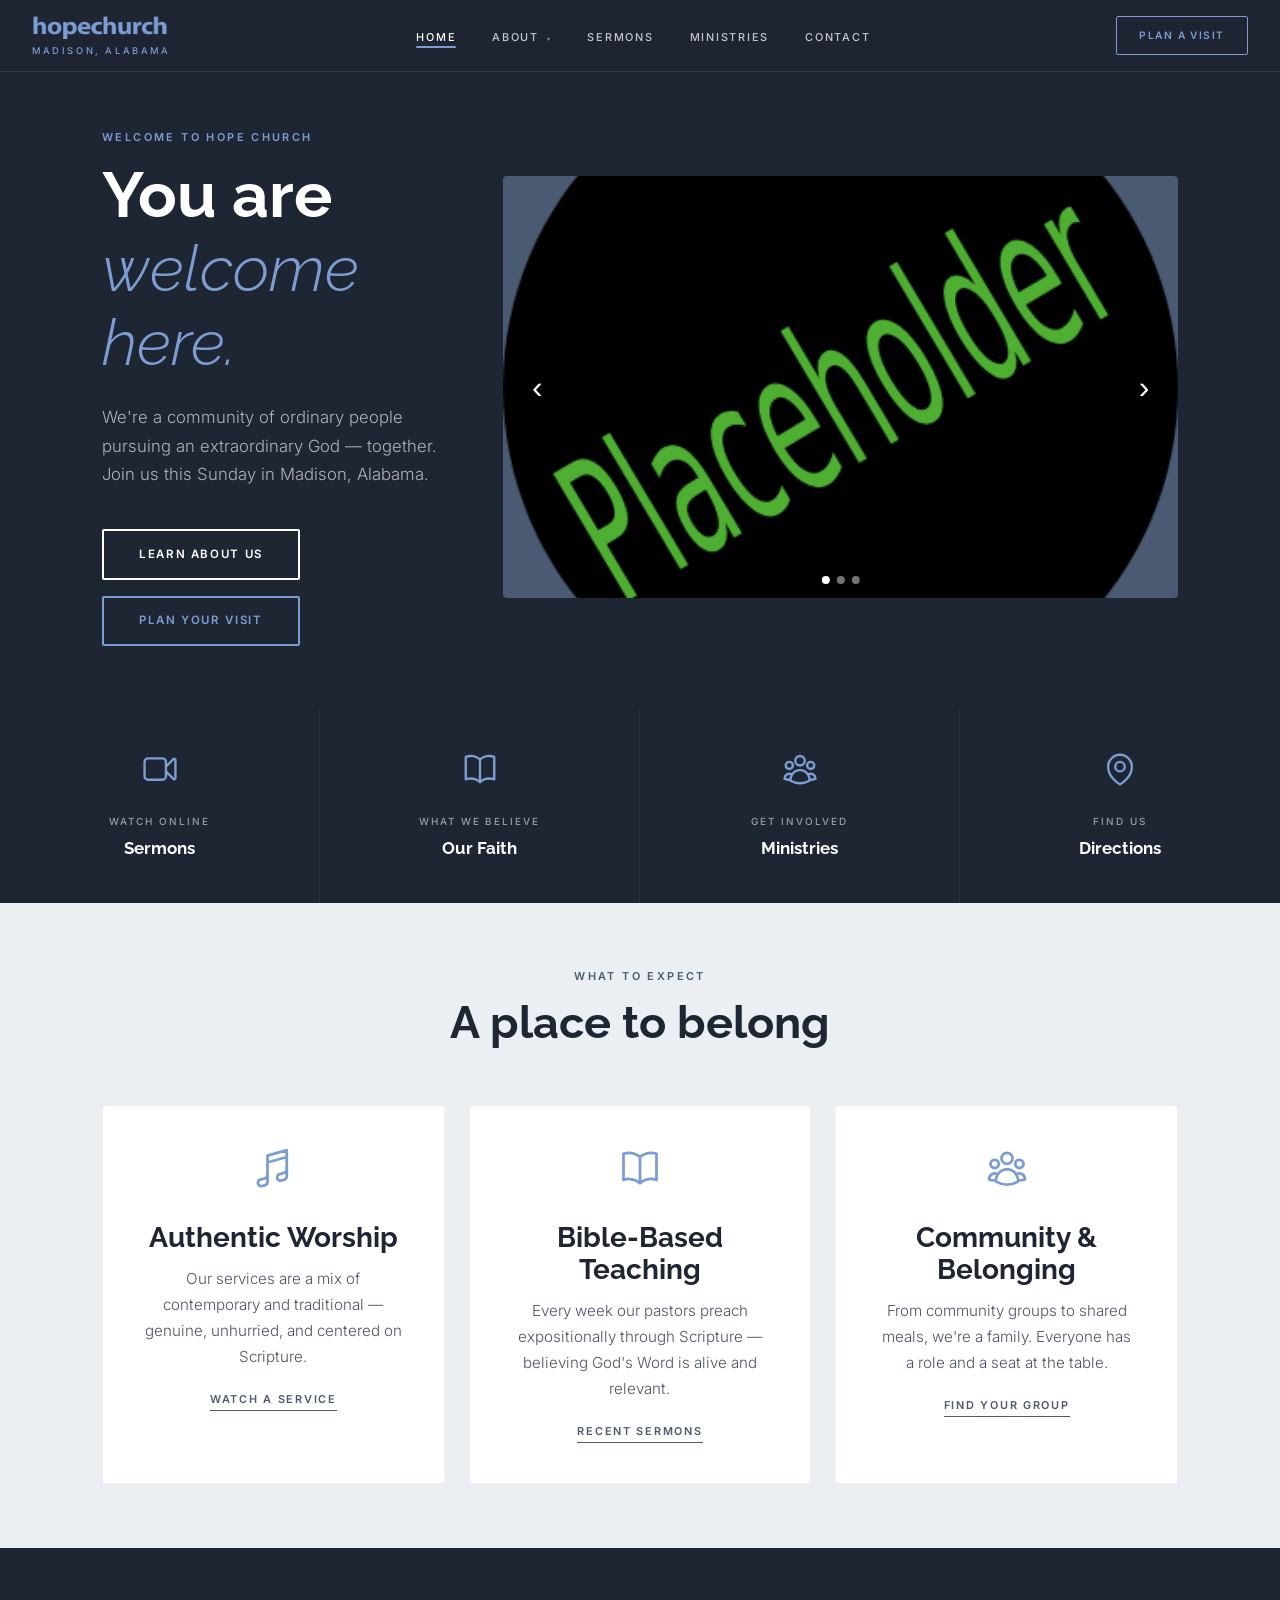
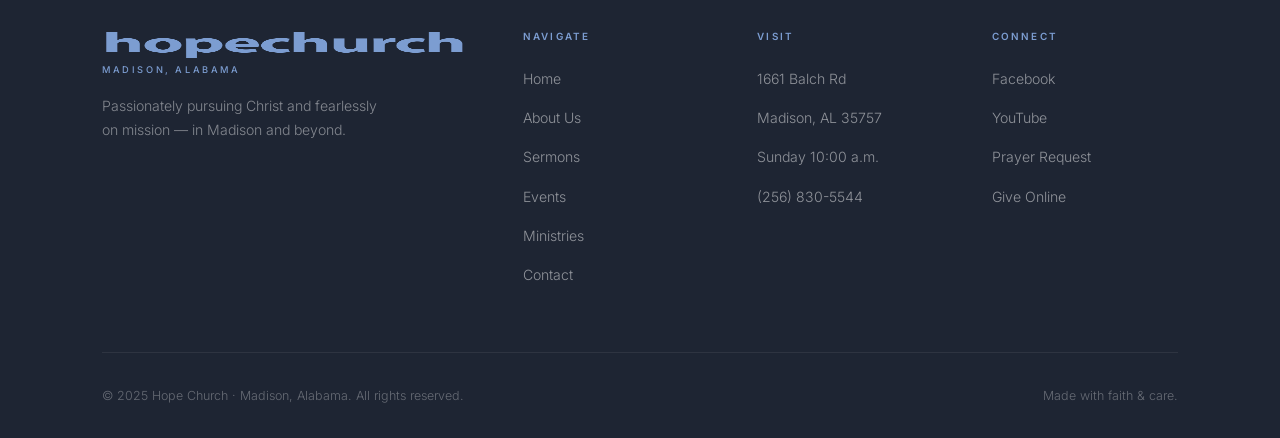
==== index.html @ 98ead8e1 "home redesign" ====
<!DOCTYPE html>
<html lang="en">
<head>
  <meta charset="UTF-8" />
  <meta name="viewport" content="width=device-width, initial-scale=1.0" />
  <title>Hope Church · Madison, AL</title>
  <link rel="stylesheet" href="styles.css" />
</head>
<body>

<div id="nav-placeholder"></div>

<!-- ── Hero ── -->
<section class="hero">
  <div class="container hero__split">
    <div class="hero__content">
      <span class="eyebrow">Welcome to Hope Church</span>
      <h1>You are<br><em>welcome here.</em></h1>
      <p class="hero__sub">
        We're a community of ordinary people pursuing an extraordinary God — together.
        Join us this Sunday in Madison, Alabama.
      </p>
      <div class="hero__btns">
        <a href="about.html" class="btn btn--white">Learn About Us</a>
        <a href="contact.html" class="btn btn--gold">Plan Your Visit</a>
      </div>
    </div>
    <div class="hero__carousel-wrap">
      <div class="carousel" id="heroCarousel">
        <div class="carousel__track" id="carouselTrack">
          <!-- Replace these src values with your own photos -->
          <div class="carousel__slide"><img src="resources/placeholder.png" alt="Hope Church community" /></div>
          <div class="carousel__slide"><img src="resources/placeholder.png" alt="Sunday worship" /></div>
          <div class="carousel__slide"><img src="resources/placeholder.png" alt="Community life" /></div>
        </div>
        <button class="carousel__btn carousel__btn--prev" aria-label="Previous slide">&#8249;</button>
        <button class="carousel__btn carousel__btn--next" aria-label="Next slide">&#8250;</button>
        <div class="carousel__dots" id="carouselDots">
          <span class="carousel__dot active"></span>
          <span class="carousel__dot"></span>
          <span class="carousel__dot"></span>
        </div>
      </div>
    </div>
  </div>
</section>

<!-- ── Quick Links ── -->
<div class="quick-links">
  <a class="quick-link" href="sermons.html">
    <svg class="quick-link__icon" viewBox="0 0 24 24" fill="none" stroke="currentColor" stroke-width="1.5">
      <path d="M15.75 10.5l4.72-4.72a.75.75 0 011.28.53v11.38a.75.75 0 01-1.28.53l-4.72-4.72M4.5 18.75h9a2.25 2.25 0 002.25-2.25v-9A2.25 2.25 0 0013.5 5.25h-9A2.25 2.25 0 002.25 7.5v9A2.25 2.25 0 004.5 18.75z" stroke-linecap="round" stroke-linejoin="round"/>
    </svg>
    <div class="quick-link__label">Watch Online</div>
    <div class="quick-link__title">Sermons</div>
  </a>
  <a class="quick-link" href="about.html">
    <svg class="quick-link__icon" viewBox="0 0 24 24" fill="none" stroke="currentColor" stroke-width="1.5">
      <path d="M12 6.042A8.967 8.967 0 006 3.75c-1.052 0-2.062.18-3 .512v14.25A8.987 8.987 0 016 18c2.305 0 4.408.867 6 2.292m0-14.25a8.966 8.966 0 016-2.292c1.052 0 2.062.18 3 .512v14.25A8.987 8.987 0 0018 18a8.967 8.967 0 00-6 2.292m0-14.25v14.25" stroke-linecap="round" stroke-linejoin="round"/>
    </svg>
    <div class="quick-link__label">What We Believe</div>
    <div class="quick-link__title">Our Faith</div>
  </a>
  <a class="quick-link" href="ministries.html">
    <svg class="quick-link__icon" viewBox="0 0 24 24" fill="none" stroke="currentColor" stroke-width="1.5">
      <path d="M18 18.72a9.094 9.094 0 003.741-.479 3 3 0 00-4.682-2.72m.94 3.198l.001.031c0 .225-.012.447-.037.666A11.944 11.944 0 0112 21c-2.17 0-4.207-.576-5.963-1.584A6.062 6.062 0 016 18.719m12 0a5.971 5.971 0 00-.941-3.197m0 0A5.995 5.995 0 0012 12.75a5.995 5.995 0 00-5.058 2.772m0 0a3 3 0 00-4.681 2.72 8.986 8.986 0 003.74.477m.94-3.197a5.971 5.971 0 00-.94 3.197M15 6.75a3 3 0 11-6 0 3 3 0 016 0zm6 3a2.25 2.25 0 11-4.5 0 2.25 2.25 0 014.5 0zm-13.5 0a2.25 2.25 0 11-4.5 0 2.25 2.25 0 014.5 0z" stroke-linecap="round" stroke-linejoin="round"/>
    </svg>
    <div class="quick-link__label">Get Involved</div>
    <div class="quick-link__title">Ministries</div>
  </a>
  <a class="quick-link" href="contact.html">
    <svg class="quick-link__icon" viewBox="0 0 24 24" fill="none" stroke="currentColor" stroke-width="1.5">
      <path d="M15 10.5a3 3 0 11-6 0 3 3 0 016 0z" stroke-linecap="round" stroke-linejoin="round"/>
      <path d="M19.5 10.5c0 7.142-7.5 11.25-7.5 11.25S4.5 17.642 4.5 10.5a7.5 7.5 0 1115 0z" stroke-linecap="round" stroke-linejoin="round"/>
    </svg>
    <div class="quick-link__label">Find Us</div>
    <div class="quick-link__title">Directions</div>
  </a>
</div>

<!-- ── Cards: What to Expect ── -->
<section class="section section--warm">
  <div class="container text-center">
    <span class="eyebrow">What to Expect</span>
    <h2>A place to belong</h2>
    <div class="card-grid">
      <div class="card">
        <svg class="card__icon" viewBox="0 0 24 24" fill="none" stroke="currentColor" stroke-width="1.5">
          <path d="M9 9l10.5-3m0 6.553v3.75a2.25 2.25 0 01-1.632 2.163l-1.32.377a1.803 1.803 0 11-.99-3.467l2.31-.66a2.25 2.25 0 001.632-2.163zm0 0V2.25L9 5.25v10.303m0 0v3.75a2.25 2.25 0 01-1.632 2.163l-1.32.377a1.803 1.803 0 01-.99-3.467l2.31-.66A2.25 2.25 0 009 15.553z" stroke-linecap="round" stroke-linejoin="round"/>
        </svg>
        <h3>Authentic Worship</h3>
        <p>Our services are a mix of contemporary and traditional — genuine, unhurried, and centered on Scripture.</p>
        <a href="sermons.html" class="link">Watch a service</a>
      </div>
      <div class="card">
        <svg class="card__icon" viewBox="0 0 24 24" fill="none" stroke="currentColor" stroke-width="1.5">
          <path d="M12 6.042A8.967 8.967 0 006 3.75c-1.052 0-2.062.18-3 .512v14.25A8.987 8.987 0 016 18c2.305 0 4.408.867 6 2.292m0-14.25a8.966 8.966 0 016-2.292c1.052 0 2.062.18 3 .512v14.25A8.987 8.987 0 0018 18a8.967 8.967 0 00-6 2.292m0-14.25v14.25" stroke-linecap="round" stroke-linejoin="round"/>
        </svg>
        <h3>Bible-Based Teaching</h3>
        <p>Every week our pastors preach expositionally through Scripture — believing God's Word is alive and relevant.</p>
        <a href="sermons.html" class="link">Recent sermons</a>
      </div>
      <div class="card">
        <svg class="card__icon" viewBox="0 0 24 24" fill="none" stroke="currentColor" stroke-width="1.5">
          <path d="M18 18.72a9.094 9.094 0 003.741-.479 3 3 0 00-4.682-2.72m.94 3.198l.001.031c0 .225-.012.447-.037.666A11.944 11.944 0 0112 21c-2.17 0-4.207-.576-5.963-1.584A6.062 6.062 0 016 18.719m12 0a5.971 5.971 0 00-.941-3.197m0 0A5.995 5.995 0 0012 12.75a5.995 5.995 0 00-5.058 2.772m0 0a3 3 0 00-4.681 2.72 8.986 8.986 0 003.74.477m.94-3.197a5.971 5.971 0 00-.94 3.197M15 6.75a3 3 0 11-6 0 3 3 0 016 0zm6 3a2.25 2.25 0 11-4.5 0 2.25 2.25 0 014.5 0zm-13.5 0a2.25 2.25 0 11-4.5 0 2.25 2.25 0 014.5 0z" stroke-linecap="round" stroke-linejoin="round"/>
        </svg>
        <h3>Community & Belonging</h3>
        <p>From community groups to shared meals, we're a family. Everyone has a role and a seat at the table.</p>
        <a href="ministries.html" class="link">Find your group</a>
      </div>
    </div>
  </div>
</section>

<div id="footer-placeholder"></div>
<script src="shared.js"></script>
<script>
(function () {
  var track = document.getElementById('carouselTrack');
  if (!track) return;
  var slides = track.querySelectorAll('.carousel__slide');
  var dots = document.querySelectorAll('#carouselDots .carousel__dot');
  var current = 0;
  var total = slides.length;

  function goTo(n) {
    current = (n + total) % total;
    track.style.transform = 'translateX(-' + (current * 100) + '%)';
    dots.forEach(function (d, i) { d.classList.toggle('active', i === current); });
  }

  document.querySelector('.carousel__btn--prev').addEventListener('click', function () { goTo(current - 1); });
  document.querySelector('.carousel__btn--next').addEventListener('click', function () { goTo(current + 1); });
  dots.forEach(function (dot, i) { dot.addEventListener('click', function () { goTo(i); }); });

  setInterval(function () { goTo(current + 1); }, 5000);
}());
</script>
</body>
</html>
---- styles.css ----
@import url('https://fonts.googleapis.com/css2?family=Raleway:ital,wght@0,300;0,400;0,600;0,700;0,800;1,300;1,400&family=Inter:wght@300;400;500;600&display=swap');

/* ── Variables ── */
:root {
  --blue:      #364157;
  --blue-lt:   #7C9DD1;
  --blue-mid:  #4a5a72;
  --gold:      #8FA5BE;
  --gold-lt:   #B3C6DA;
  --mens-dark: #6F6F6F;
  --mens-lt:   #A6A6A6;
  --womens-dark: #904E79;
  --womens-lt:   #D17CD1;
  --cream:     #F4F6F9;
  --warm-lt:   #EBEef3;
  --charcoal:  #1E2533;
  --muted:     #4A5568;
  --white:     #FFFFFF;
  --section-pad: 4rem 0;
  --max-w: 1140px;
}

*, *::before, *::after { box-sizing: border-box; margin: 0; padding: 0; }
html { scroll-behavior: smooth; }
body {
  font-family: 'Inter', sans-serif;
  font-weight: 300;
  color: var(--charcoal);
  background: var(--cream);
  line-height: 1.7;
}
img { display: block; max-width: 100%; }
a { text-decoration: none; color: inherit; }

h1, h2, h3, h4 {
  font-family: 'Raleway', sans-serif;
  font-weight: 700;
  line-height: 1.15;
  color: var(--charcoal);
}
h1 { font-size: clamp(2.6rem, 5vw, 4.2rem); }
h2 { font-size: clamp(1.9rem, 3.5vw, 2.8rem); }
h3 { font-size: clamp(1.3rem, 2.5vw, 1.75rem); }
h4 { font-size: 1.15rem; }
p { font-size: 1rem; color: var(--muted); }

.eyebrow {
  font-family: 'Inter', sans-serif;
  font-weight: 600;
  font-size: 0.68rem;
  letter-spacing: 0.22em;
  text-transform: uppercase;
  color: var(--blue-mid);
  margin-bottom: 0.75rem;
  display: block;
}
/* Eyebrow on dark backgrounds — restore lighter accent color */
.section--dark .eyebrow,
.hero .eyebrow,
.page-hero .eyebrow { color: var(--blue-lt); }

.container { max-width: var(--max-w); margin: 0 auto; padding: 0 2rem; }
.section { padding: var(--section-pad); }
.section--dark { background: var(--charcoal); color: var(--white); }
.section--dark h1,.section--dark h2,.section--dark h3,.section--dark h4 { color: var(--white); }
.section--dark p { color: rgba(255,255,255,0.65); }
.section--warm { background: var(--warm-lt); }
.text-center { text-align: center; }

.btn {
  display: inline-block;
  padding: 0.85rem 2.2rem;
  font-family: 'Inter', sans-serif;
  font-weight: 600;
  font-size: 0.72rem;
  letter-spacing: 0.14em;
  text-transform: uppercase;
  border: 2px solid var(--blue);
  color: var(--blue);
  transition: background 0.22s, color 0.22s, border-color 0.22s;
  cursor: pointer;
  background: transparent;
  border-radius: 2px;
}
.btn:hover { background: var(--blue); color: var(--white); }
.btn--solid { background: var(--blue); color: var(--white); }
.btn--solid:hover { background: var(--charcoal); border-color: var(--charcoal); }
.btn--gold, .btn--accent { border-color: var(--blue-lt); color: var(--blue-lt); }
.btn--gold:hover, .btn--accent:hover { background: var(--blue-lt); color: var(--white); }
.btn--white { border-color: var(--white); color: var(--white); }
.btn--white:hover { background: var(--white); color: var(--charcoal); }

.nav {
  position: fixed; top: 0; left: 0; right: 0; z-index: 100;
  padding: 0 2rem;
  display: flex; align-items: center; justify-content: space-between;
  height: 72px;
  background: rgba(30, 37, 51, 0.97);
  backdrop-filter: blur(8px);
  border-bottom: 1px solid rgba(124, 157, 209, 0.2);
  transition: background 0.3s;
}
.nav__logo { display: flex; flex-direction: column; gap: 4px; }
.nav__logo-img {
  height: 26px;
  width: auto;
  display: block;
}
.nav__logo-img--footer {
  height: 30px;
}
.nav__logo-sub {
  font-family: 'Inter', sans-serif;
  font-size: 0.58rem; font-weight: 500;
  letter-spacing: 0.28em; text-transform: uppercase;
  color: var(--blue-lt);
}
.nav__links { display: flex; list-style: none; gap: 2.25rem; }
.nav__links a {
  font-family: 'Inter', sans-serif;
  font-size: 0.68rem; font-weight: 500;
  letter-spacing: 0.16em; text-transform: uppercase;
  color: rgba(255,255,255,0.75);
  transition: color 0.2s;
  position: relative; padding-bottom: 4px;
}
.nav__links a::after {
  content: ''; position: absolute; bottom: 0; left: 0;
  width: 0; height: 2px;
  background: var(--blue-lt);
  transition: width 0.25s; border-radius: 1px;
}
.nav__links a:hover, .nav__links a.active { color: var(--white); }
.nav__links a:hover::after, .nav__links a.active::after { width: 100%; }
.nav__cta {
  font-family: 'Inter', sans-serif;
  font-size: 0.64rem; font-weight: 600;
  letter-spacing: 0.14em; text-transform: uppercase;
  padding: 0.6rem 1.4rem;
  border: 1.5px solid var(--blue-lt);
  color: var(--blue-lt);
  transition: background 0.2s, color 0.2s; border-radius: 2px;
}
.nav__cta:hover { background: var(--blue-lt); color: var(--white); }
.nav__toggle { display: none; flex-direction: column; gap: 5px; cursor: pointer; padding: 4px; }
.nav__toggle span { display: block; width: 24px; height: 1.5px; background: var(--white); transition: transform 0.3s, opacity 0.3s; }

/* ── Nav Dropdown ── */
.has-dropdown { position: relative; }
.dropdown-arrow { font-size: 0.55em; margin-left: 3px; opacity: 0.7; }
.nav__dropdown {
  display: none;
  position: absolute;
  top: 100%;
  left: -1.25rem;
  background: var(--charcoal);
  border: 1px solid rgba(124,157,209,0.15);
  border-top: 2px solid var(--blue-lt);
  min-width: 190px;
  list-style: none;
  flex-direction: column;
  padding: 0.4rem 0;
  padding-top: 12px;
  z-index: 200;
  box-shadow: 0 8px 24px rgba(15,20,30,0.4);
}
.has-dropdown:hover .nav__dropdown { display: flex; }
.nav__dropdown li a {
  display: block;
  padding: 0.6rem 1.25rem;
  font-family: 'Inter', sans-serif;
  font-size: 0.67rem;
  font-weight: 500;
  letter-spacing: 0.14em;
  text-transform: uppercase;
  color: rgba(255,255,255,0.7);
  transition: color 0.2s, background 0.2s;
  white-space: nowrap;
}
.nav__dropdown li a:hover,
.nav__dropdown li a.active { color: var(--white); background: rgba(124,157,209,0.1); }
.nav__dropdown li a::after { display: none !important; }

.hero {
  padding: calc(72px + 3.5rem) 0 4rem;
  display: flex; align-items: center;
  position: relative; overflow: hidden;
  background: var(--charcoal);
}
.hero__bg {
  position: absolute; inset: 0;
  background:
    radial-gradient(ellipse at 70% 40%, rgba(124,157,209,0.15) 0%, transparent 55%),
    radial-gradient(ellipse at 10% 90%, rgba(30,37,51,0.8) 0%, transparent 50%);
}
.hero__cross {
  position: absolute; right: 6%; top: 50%; transform: translateY(-50%);
  opacity: 0.035; font-size: 28rem;
  font-family: 'Raleway', sans-serif; font-weight: 800;
  color: var(--white); line-height: 1;
  user-select: none; pointer-events: none;
}
.hero__split {
  display: grid;
  grid-template-columns: 1fr 2fr;
  gap: 4rem;
  align-items: center;
}
.hero__content { position: relative; z-index: 2; }
.hero__carousel-wrap { position: relative; z-index: 2; }

/* ── Image Carousel ── */
.carousel {
  position: relative;
  overflow: hidden;
  border-radius: 4px;
  aspect-ratio: 16 / 10;
  background: var(--blue-mid);
}
.carousel__track {
  display: flex;
  height: 100%;
  transition: transform 0.5s cubic-bezier(0.4, 0, 0.2, 1);
}
.carousel__slide {
  min-width: 100%;
  height: 100%;
}
.carousel__slide img {
  width: 100%;
  height: 100%;
  object-fit: cover;
  display: block;
}
.carousel__btn {
  position: absolute;
  top: 50%;
  transform: translateY(-50%);
  background: rgba(0, 0, 0, 0.45);
  border: none;
  color: var(--white);
  font-size: 2rem;
  line-height: 1;
  width: 44px;
  height: 44px;
  cursor: pointer;
  display: flex;
  align-items: center;
  justify-content: center;
  transition: background 0.2s;
  border-radius: 2px;
  z-index: 10;
}
.carousel__btn:hover { background: rgba(0, 0, 0, 0.72); }
.carousel__btn--prev { left: 0.75rem; }
.carousel__btn--next { right: 0.75rem; }
.carousel__dots {
  position: absolute;
  bottom: 0.85rem;
  left: 50%;
  transform: translateX(-50%);
  display: flex;
  gap: 0.45rem;
  z-index: 10;
}
.carousel__dot {
  width: 8px;
  height: 8px;
  border-radius: 50%;
  background: rgba(255, 255, 255, 0.45);
  cursor: pointer;
  transition: background 0.2s;
}
.carousel__dot.active { background: var(--white); }
.hero h1 { color: var(--white); margin-bottom: 1.5rem; }
.hero h1 em { font-style: italic; font-weight: 300; color: var(--blue-lt); }
.hero__sub { font-size: 1.05rem; color: rgba(255,255,255,0.65); margin-bottom: 2.5rem; max-width: 500px; }
.hero__meta {
  display: flex; align-items: center; gap: 2rem;
  margin-top: 3rem; padding-top: 2rem;
  border-top: 1px solid rgba(255,255,255,0.12); flex-wrap: wrap;
}
.hero__meta-item { display: flex; flex-direction: column; gap: 2px; }
.hero__meta-label {
  font-family: 'Inter', sans-serif;
  font-size: 0.62rem; letter-spacing: 0.22em;
  text-transform: uppercase; color: var(--blue-lt); font-weight: 600;
}
.hero__meta-value { font-size: 0.95rem; color: rgba(255,255,255,0.85); font-weight: 400; }
.hero__btns { display: flex; gap: 1rem; flex-wrap: wrap; }

.page-hero {
  background: var(--charcoal); padding: 7rem 0 3.5rem;
  padding-top: calc(72px + 2.5rem);
  position: relative; overflow: hidden;
}
.page-hero::before {
  content: ''; position: absolute; inset: 0;
  background: radial-gradient(ellipse at 80% 50%, rgba(124,157,209,0.1) 0%, transparent 60%);
}
.page-hero h1 { color: var(--white); }
.page-hero p { color: rgba(255,255,255,0.6); max-width: 550px; margin-top: 1rem; }

.welcome-strip {
  background: var(--blue-mid); padding: 1.25rem 2rem;
  display: flex; align-items: center; justify-content: center; gap: 2rem; flex-wrap: wrap;
}
.welcome-strip p {
  color: var(--white); font-size: 0.76rem; font-weight: 600;
  letter-spacing: 0.1em; text-transform: uppercase; font-family: 'Inter', sans-serif;
}
.welcome-strip a {
  font-size: 0.72rem; font-weight: 600; letter-spacing: 0.14em; text-transform: uppercase;
  color: var(--white); border-bottom: 1px solid rgba(255,255,255,0.55);
  padding-bottom: 2px; transition: border-color 0.2s; font-family: 'Inter', sans-serif;
}
.welcome-strip a:hover { border-color: var(--white); }

.card-grid { display: grid; grid-template-columns: repeat(auto-fit, minmax(300px, 1fr)); gap: 1.5rem; margin-top: 3.5rem; }
.card {
  background: var(--white); border: 1px solid rgba(54,65,87,0.08);
  padding: 2.5rem; transition: transform 0.25s, box-shadow 0.25s; border-radius: 3px;
}
.card:hover { box-shadow: 0 4px 16px rgba(54,65,87,0.1); }
.card__icon { width: 44px; height: 44px; margin-bottom: 1.5rem; color: var(--blue-lt); }
.card h3 { margin-bottom: 0.75rem; color: var(--charcoal); }
.card p { font-size: 0.95rem; }
.card a.link {
  display: inline-block; margin-top: 1.25rem;
  font-family: 'Inter', sans-serif; font-size: 0.68rem; font-weight: 600;
  letter-spacing: 0.16em; text-transform: uppercase;
  color: var(--blue-mid); border-bottom: 1px solid var(--blue-mid);
  padding-bottom: 2px; transition: color 0.2s, border-color 0.2s;
}
.card a.link:hover { color: var(--charcoal); border-color: var(--charcoal); }

.split { display: grid; grid-template-columns: 1fr 1fr; gap: 5rem; align-items: center; }
.split--reverse .split__visual { order: -1; }
.split__visual { position: relative; }
.split__img-box {
  width: 100%; aspect-ratio: 4/3; background: var(--warm-lt);
  position: relative; overflow: hidden; border-radius: 2px;
}
.split__img-box img { width: 100%; height: 100%; object-fit: cover; }
.split__img-accent {
  position: absolute; width: 60%; aspect-ratio: 1; background: var(--charcoal);
  bottom: -2rem; left: -2rem; z-index: -1; opacity: 0.12;
}
.split__img-accent--gold { background: var(--blue-lt); opacity: 0.2; }
.split__text h2 { margin-bottom: 1.25rem; }
.split__text p { margin-bottom: 1.5rem; }

.verse-banner {
  padding: 3.5rem 2rem; text-align: center; background: var(--charcoal);
  position: relative; overflow: hidden;
}
.verse-banner::before {
  content: '\201C'; position: absolute; top: -1rem; left: 50%; transform: translateX(-50%);
  font-family: 'Raleway', sans-serif; font-weight: 800; font-size: 20rem;
  color: rgba(124,157,209,0.06); line-height: 1; pointer-events: none;
}
.verse-banner blockquote {
  font-family: 'Raleway', sans-serif; font-style: italic; font-weight: 300;
  font-size: clamp(1.3rem, 2.5vw, 1.9rem); color: var(--white);
  max-width: 750px; margin: 0 auto 1.25rem; line-height: 1.65; position: relative;
}
.verse-banner cite {
  font-family: 'Inter', sans-serif; font-size: 0.68rem; font-weight: 600;
  letter-spacing: 0.22em; text-transform: uppercase; color: var(--blue-lt);
}

.gold-divider { width: 48px; height: 3px; background: var(--blue-lt); margin: 1.5rem auto; border-radius: 2px; }
.gold-divider--left { margin-left: 0; }

.quick-links { display: grid; grid-template-columns: repeat(4, 1fr); background: var(--charcoal); }
.quick-link {
  padding: 2.5rem 2rem; text-align: center;
  border-right: 1px solid rgba(255,255,255,0.06);
  transition: background 0.2s; cursor: pointer; text-decoration: none; display: block;
}
.quick-link:last-child { border-right: none; }
.quick-link:hover { background: rgba(124,157,209,0.1); }
.quick-link__icon { width: 38px; height: 38px; margin: 0 auto 1rem; color: var(--blue-lt); }
.quick-link__label {
  font-family: 'Inter', sans-serif; font-size: 0.62rem; font-weight: 500;
  letter-spacing: 0.2em; text-transform: uppercase; color: rgba(255,255,255,0.55);
}
.quick-link__title {
  font-family: 'Raleway', sans-serif; font-size: 1.05rem; font-weight: 700;
  color: var(--white); margin-top: 0.3rem;
}

.sermon-list { margin-top: 3rem; }
.sermon-item {
  display: grid; grid-template-columns: 1fr auto; align-items: center;
  gap: 2rem; padding: 2rem 0; border-bottom: 1px solid rgba(54,65,87,0.08);
}
.sermon-item:first-child { border-top: 1px solid rgba(54,65,87,0.08); }
.sermon-item__series {
  font-family: 'Inter', sans-serif; font-size: 0.62rem; font-weight: 600;
  letter-spacing: 0.2em; text-transform: uppercase; color: var(--blue-mid); margin-bottom: 0.4rem;
}
.sermon-item h3 { margin-bottom: 0.3rem; font-size: 1.25rem; color: var(--charcoal); }
.sermon-item__meta { font-size: 0.85rem; color: var(--muted); }

.team-grid { display: grid; grid-template-columns: repeat(auto-fit, minmax(240px, 1fr)); gap: 2rem; margin-top: 3.5rem; }
.team-card { text-align: center; }
.team-card__photo {
  width: 160px; height: 160px; border-radius: 50%; background: var(--warm-lt);
  margin: 0 auto 1.25rem; overflow: hidden; border: 3px solid var(--warm-lt); transition: border-color 0.25s;
}
.team-card:hover .team-card__photo { border-color: var(--blue-lt); }
.team-card__photo img { width: 100%; height: 100%; object-fit: cover; }
.team-card h4 { margin-bottom: 0.2rem; color: var(--charcoal); }
.team-card__role {
  font-family: 'Inter', sans-serif; font-size: 0.68rem; font-weight: 600;
  letter-spacing: 0.18em; text-transform: uppercase; color: var(--blue-mid);
}

.ministry-grid { display: grid; grid-template-columns: repeat(auto-fit, minmax(340px, 1fr)); gap: 0; margin-top: 3.5rem; }
.ministry-card {
  padding: 3rem; border: 1px solid rgba(54,65,87,0.08);
  margin: -1px 0 0 -1px; transition: background 0.25s;
}
.ministry-card:hover { background: var(--white); }
.ministry-card__tag {
  display: inline-block; padding: 0.25rem 0.85rem;
  font-family: 'Inter', sans-serif; font-size: 0.62rem; font-weight: 600;
  letter-spacing: 0.14em; text-transform: uppercase;
  background: rgba(74,90,114,0.1); color: var(--blue-mid);
  border-radius: 2px; margin-bottom: 1.25rem;
}
.ministry-card__tag--mens { background: rgba(111,111,111,0.1); color: var(--mens-dark); }
.ministry-card__tag--womens { background: rgba(144,78,121,0.1); color: var(--womens-dark); }
.ministry-card h3 { margin-bottom: 0.75rem; font-size: 1.45rem; color: var(--charcoal); }
.ministry-card p { margin-bottom: 1.5rem; font-size: 0.95rem; }

.form-grid { display: grid; grid-template-columns: 1fr 1fr; gap: 1.5rem; margin-top: 2.5rem; }
.form-group { display: flex; flex-direction: column; gap: 0.5rem; }
.form-group--full { grid-column: 1 / -1; }
.form-group label {
  font-family: 'Inter', sans-serif; font-size: 0.68rem; font-weight: 600;
  letter-spacing: 0.14em; text-transform: uppercase; color: var(--blue-mid);
}
.form-group input, .form-group textarea, .form-group select {
  padding: 0.85rem 1rem; border: 1px solid rgba(54,65,87,0.18);
  background: var(--white); font-family: 'Inter', sans-serif;
  font-size: 0.95rem; font-weight: 400; color: var(--charcoal);
  outline: none; transition: border-color 0.2s, box-shadow 0.2s;
  -webkit-appearance: none; border-radius: 2px;
}
.form-group input:focus, .form-group textarea:focus, .form-group select:focus {
  border-color: var(--blue-lt); box-shadow: 0 0 0 3px rgba(124,157,209,0.15);
}
.form-group textarea { resize: vertical; min-height: 140px; }

.info-boxes { display: grid; grid-template-columns: repeat(3, 1fr); gap: 2rem; margin-top: 3.5rem; }
.info-box {
  padding: 2rem; background: var(--white);
  border-left: 3px solid var(--blue-lt); border-radius: 0 2px 2px 0;
}
.info-box h4 {
  font-family: 'Inter', sans-serif; font-size: 0.68rem; font-weight: 600;
  letter-spacing: 0.2em; text-transform: uppercase; color: var(--blue-mid); margin-bottom: 0.75rem;
}
.info-box p { font-size: 0.95rem; line-height: 1.6; color: var(--charcoal); }

.footer { background: var(--charcoal); color: var(--white); padding: 5rem 0 2rem; }
.footer__grid {
  display: grid; grid-template-columns: 2fr 1fr 1fr 1fr; gap: 3rem;
  padding-bottom: 4rem; border-bottom: 1px solid rgba(255,255,255,0.07); margin-bottom: 2rem;
}
.footer__brand .nav__logo-main { font-size: 1.5rem; }
.footer__brand p { margin-top: 1rem; font-size: 0.88rem; color: rgba(255,255,255,0.45); max-width: 280px; line-height: 1.7; }
.footer__col h5 {
  font-family: 'Inter', sans-serif; font-size: 0.62rem; font-weight: 600;
  letter-spacing: 0.22em; text-transform: uppercase; color: var(--blue-lt); margin-bottom: 1.25rem;
}
.footer__col ul { list-style: none; display: flex; flex-direction: column; gap: 0.75rem; }
.footer__col ul li a { font-size: 0.88rem; color: rgba(255,255,255,0.5); transition: color 0.2s; }
.footer__col ul li a:hover { color: var(--white); }
.footer__bottom { display: flex; align-items: center; justify-content: space-between; flex-wrap: wrap; gap: 1rem; }
.footer__bottom p { font-size: 0.78rem; color: rgba(255,255,255,0.32); }

/* animations removed for a simpler, calmer presentation */

@media (max-width: 900px) {
  .split { grid-template-columns: 1fr; gap: 3rem; }
  .split--reverse .split__visual { order: 0; }
  .quick-links { grid-template-columns: repeat(2, 1fr); }
  .footer__grid { grid-template-columns: 1fr 1fr; }
  .info-boxes { grid-template-columns: 1fr; }
  .hero__split { grid-template-columns: 1fr; gap: 2.5rem; }
}
@media (max-width: 700px) {
  .nav__links, .nav__cta { display: none; }
  .nav__toggle { display: flex; }
  .nav.open .nav__links {
    display: flex; flex-direction: column; position: absolute;
    top: 72px; left: 0; right: 0; background: var(--charcoal);
    padding: 2rem; gap: 1.5rem; border-top: 1px solid rgba(255,255,255,0.08);
  }
  /* Mobile dropdown: show sub-items inline */
  .nav.open .has-dropdown .nav__dropdown {
    display: flex; position: static;
    border: none; border-left: 2px solid var(--blue-lt);
    box-shadow: none; padding: 0.25rem 0 0 1rem;
    margin-top: 0.5rem; background: transparent;
  }
  .nav.open .nav__dropdown li a { padding: 0.4rem 0; font-size: 0.65rem; }
  .dropdown-arrow { display: none; }
  .quick-links { grid-template-columns: 1fr 1fr; }
  .form-grid { grid-template-columns: 1fr; }
  .footer__grid { grid-template-columns: 1fr; }
}
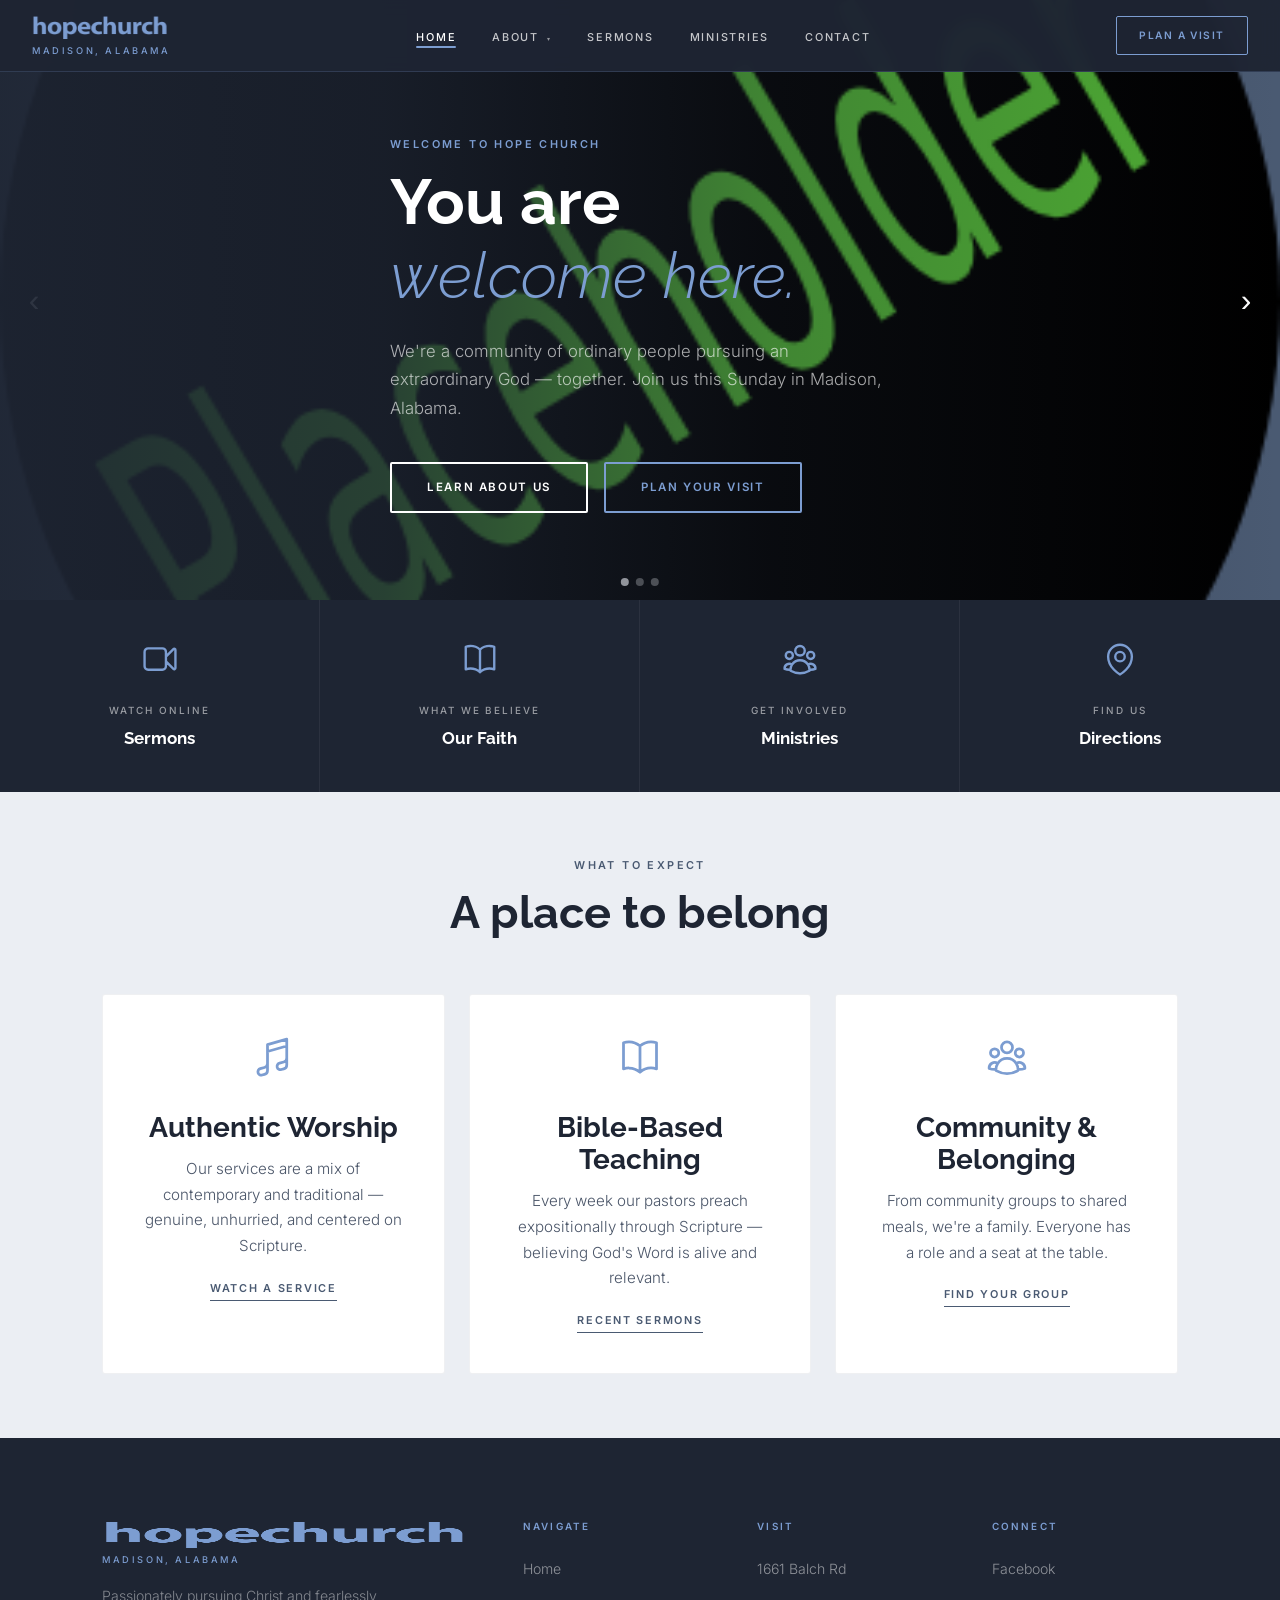
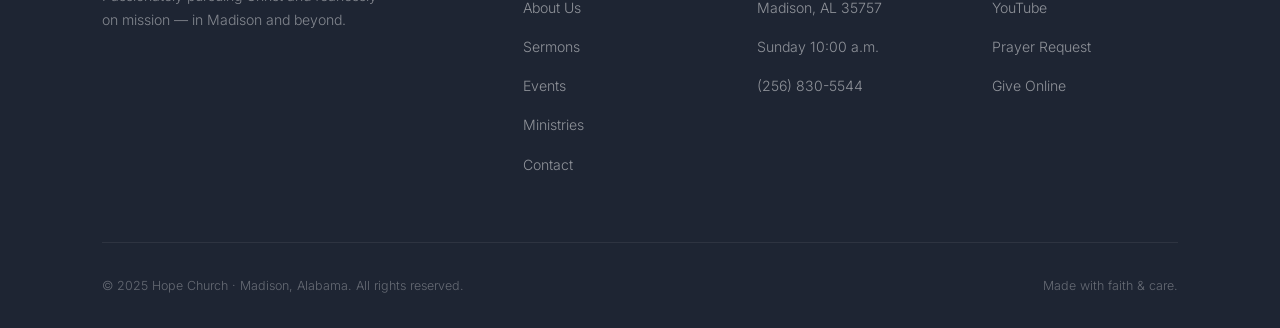
==== commit a466fb40: "Carosel fix" ====
--- a/index.html
+++ b/index.html
@@ -12,7 +12,28 @@
 
 <!-- ── Hero ── -->
 <section class="hero">
-  <div class="container hero__split">
+  <!-- Full-bleed carousel sits behind everything -->
+  <div class="hero__carousel-bg">
+    <div class="carousel" id="heroCarousel">
+      <div class="carousel__track" id="carouselTrack">
+        <!-- Replace these src values with your own photos -->
+        <div class="carousel__slide"><img src="resources/placeholder.png" alt="Hope Church community" /></div>
+        <div class="carousel__slide"><img src="resources/placeholder.png" alt="Sunday worship" /></div>
+        <div class="carousel__slide"><img src="resources/placeholder.png" alt="Community life" /></div>
+      </div>
+      <button class="carousel__btn carousel__btn--prev" aria-label="Previous slide">&#8249;</button>
+      <button class="carousel__btn carousel__btn--next" aria-label="Next slide">&#8250;</button>
+      <div class="carousel__dots" id="carouselDots">
+        <span class="carousel__dot active"></span>
+        <span class="carousel__dot"></span>
+        <span class="carousel__dot"></span>
+      </div>
+    </div>
+  </div>
+  <!-- Gradient fade: dark on left where text lives, transparent on right -->
+  <div class="hero__overlay"></div>
+  <!-- Text content overlaid on top -->
+  <div class="container">
     <div class="hero__content">
       <span class="eyebrow">Welcome to Hope Church</span>
       <h1>You are<br><em>welcome here.</em></h1>
@@ -23,23 +44,6 @@
       <div class="hero__btns">
         <a href="about.html" class="btn btn--white">Learn About Us</a>
         <a href="contact.html" class="btn btn--gold">Plan Your Visit</a>
-      </div>
-    </div>
-    <div class="hero__carousel-wrap">
-      <div class="carousel" id="heroCarousel">
-        <div class="carousel__track" id="carouselTrack">
-          <!-- Replace these src values with your own photos -->
-          <div class="carousel__slide"><img src="resources/placeholder.png" alt="Hope Church community" /></div>
-          <div class="carousel__slide"><img src="resources/placeholder.png" alt="Sunday worship" /></div>
-          <div class="carousel__slide"><img src="resources/placeholder.png" alt="Community life" /></div>
-        </div>
-        <button class="carousel__btn carousel__btn--prev" aria-label="Previous slide">&#8249;</button>
-        <button class="carousel__btn carousel__btn--next" aria-label="Next slide">&#8250;</button>
-        <div class="carousel__dots" id="carouselDots">
-          <span class="carousel__dot active"></span>
-          <span class="carousel__dot"></span>
-          <span class="carousel__dot"></span>
-        </div>
       </div>
     </div>
   </div>
--- a/styles.css
+++ b/styles.css
@@ -182,7 +182,8 @@
 .nav__dropdown li a::after { display: none !important; }
 
 .hero {
-  padding: calc(72px + 3.5rem) 0 4rem;
+  padding: calc(72px + 3.5rem) 0 5rem;
+  min-height: 600px;
   display: flex; align-items: center;
   position: relative; overflow: hidden;
   background: var(--charcoal);
@@ -200,14 +201,37 @@
   color: var(--white); line-height: 1;
   user-select: none; pointer-events: none;
 }
-.hero__split {
-  display: grid;
-  grid-template-columns: 1fr 2fr;
-  gap: 4rem;
-  align-items: center;
-}
-.hero__content { position: relative; z-index: 2; }
-.hero__carousel-wrap { position: relative; z-index: 2; }
+/* Full-bleed carousel background */
+.hero__carousel-bg {
+  position: absolute;
+  inset: 0;
+  z-index: 0;
+}
+.hero__carousel-bg,
+.hero__carousel-bg .carousel,
+.hero__carousel-bg .carousel__track,
+.hero__carousel-bg .carousel__slide {
+  width: 100%;
+  height: 100%;
+}
+.hero__carousel-bg .carousel {
+  aspect-ratio: unset;
+  border-radius: 0;
+}
+/* Left-to-right gradient: opaque charcoal on left, fades to transparent */
+.hero__overlay {
+  position: absolute;
+  inset: 0;
+  z-index: 1;
+  background: linear-gradient(
+    to right,
+    rgba(30, 37, 51, 0.94) 0%,
+    rgba(30, 37, 51, 0.80) 30%,
+    rgba(30, 37, 51, 0.30) 60%,
+    transparent 100%
+  );
+}
+.hero__content { position: relative; z-index: 2; max-width: 520px; }
 
 /* ── Image Carousel ── */
 .carousel {
@@ -490,7 +514,14 @@
   .quick-links { grid-template-columns: repeat(2, 1fr); }
   .footer__grid { grid-template-columns: 1fr 1fr; }
   .info-boxes { grid-template-columns: 1fr; }
-  .hero__split { grid-template-columns: 1fr; gap: 2.5rem; }
+  .hero__overlay {
+    background: linear-gradient(
+      to bottom,
+      rgba(30, 37, 51, 0.80) 0%,
+      rgba(30, 37, 51, 0.65) 60%,
+      rgba(30, 37, 51, 0.40) 100%
+    );
+  }
 }
 @media (max-width: 700px) {
   .nav__links, .nav__cta { display: none; }
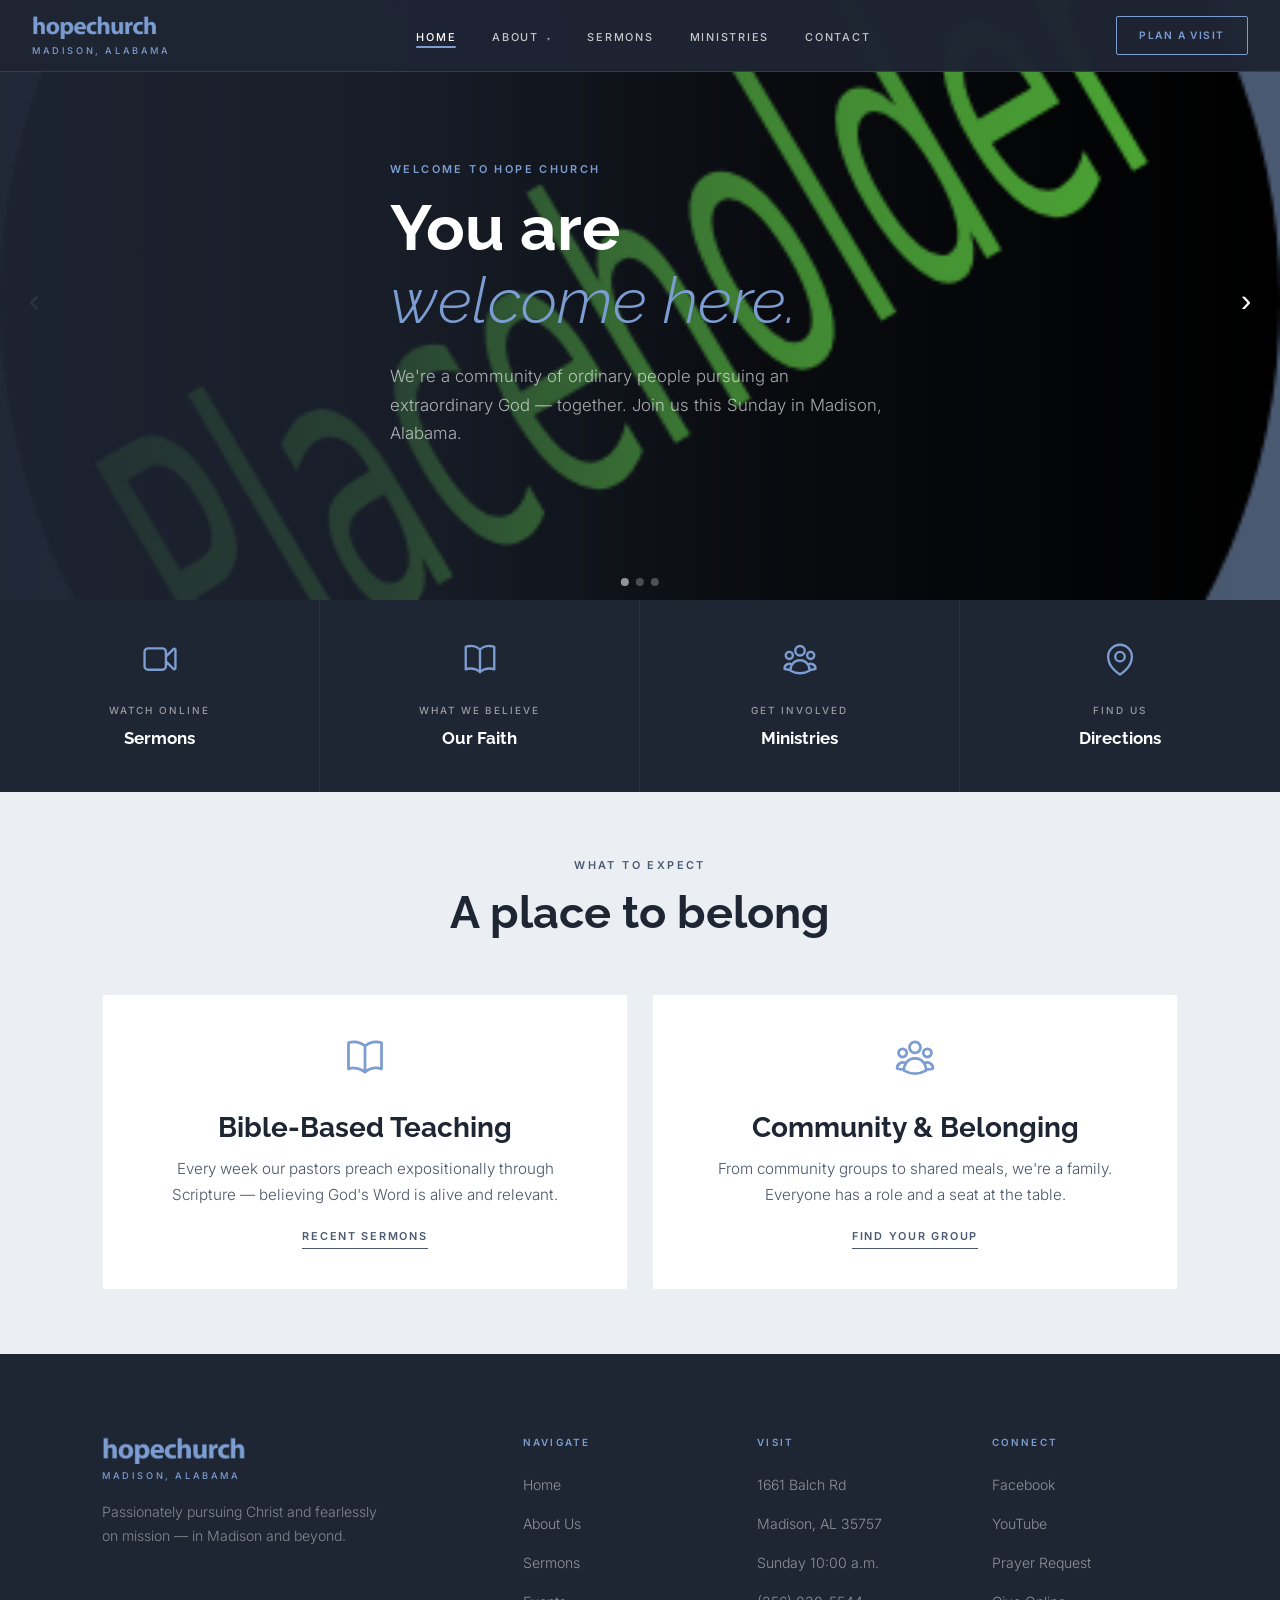
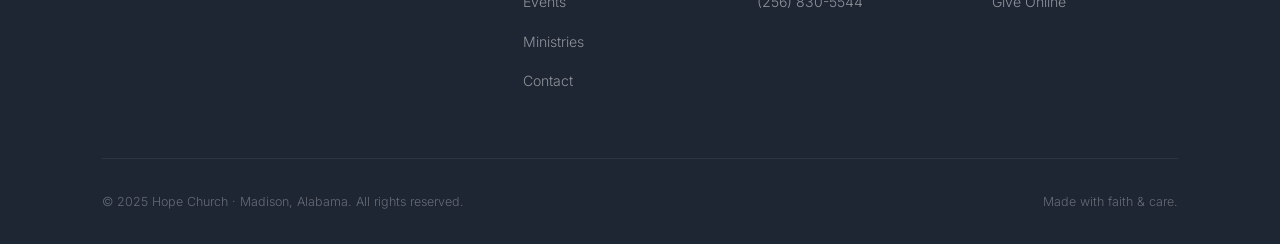
==== commit f0097d7f: "Hero alignment" ====
--- a/index.html
+++ b/index.html
@@ -41,10 +41,6 @@
         We're a community of ordinary people pursuing an extraordinary God — together.
         Join us this Sunday in Madison, Alabama.
       </p>
-      <div class="hero__btns">
-        <a href="about.html" class="btn btn--white">Learn About Us</a>
-        <a href="contact.html" class="btn btn--gold">Plan Your Visit</a>
-      </div>
     </div>
   </div>
 </section>
@@ -88,14 +84,6 @@
     <span class="eyebrow">What to Expect</span>
     <h2>A place to belong</h2>
     <div class="card-grid">
-      <div class="card">
-        <svg class="card__icon" viewBox="0 0 24 24" fill="none" stroke="currentColor" stroke-width="1.5">
-          <path d="M9 9l10.5-3m0 6.553v3.75a2.25 2.25 0 01-1.632 2.163l-1.32.377a1.803 1.803 0 11-.99-3.467l2.31-.66a2.25 2.25 0 001.632-2.163zm0 0V2.25L9 5.25v10.303m0 0v3.75a2.25 2.25 0 01-1.632 2.163l-1.32.377a1.803 1.803 0 01-.99-3.467l2.31-.66A2.25 2.25 0 009 15.553z" stroke-linecap="round" stroke-linejoin="round"/>
-        </svg>
-        <h3>Authentic Worship</h3>
-        <p>Our services are a mix of contemporary and traditional — genuine, unhurried, and centered on Scripture.</p>
-        <a href="sermons.html" class="link">Watch a service</a>
-      </div>
       <div class="card">
         <svg class="card__icon" viewBox="0 0 24 24" fill="none" stroke="currentColor" stroke-width="1.5">
           <path d="M12 6.042A8.967 8.967 0 006 3.75c-1.052 0-2.062.18-3 .512v14.25A8.987 8.987 0 016 18c2.305 0 4.408.867 6 2.292m0-14.25a8.966 8.966 0 016-2.292c1.052 0 2.062.18 3 .512v14.25A8.987 8.987 0 0018 18a8.967 8.967 0 00-6 2.292m0-14.25v14.25" stroke-linecap="round" stroke-linejoin="round"/>
--- a/styles.css
+++ b/styles.css
@@ -100,7 +100,7 @@
   border-bottom: 1px solid rgba(124, 157, 209, 0.2);
   transition: background 0.3s;
 }
-.nav__logo { display: flex; flex-direction: column; gap: 4px; }
+.nav__logo { display: flex; flex-direction: column; gap: 4px; align-items: flex-start; }
 .nav__logo-img {
   height: 26px;
   width: auto;
@@ -231,7 +231,7 @@
     transparent 100%
   );
 }
-.hero__content { position: relative; z-index: 2; max-width: 520px; }
+.hero__content { position: relative; z-index: 2; max-width: 520px; text-align: left; }
 
 /* ── Image Carousel ── */
 .carousel {
@@ -501,7 +501,9 @@
   letter-spacing: 0.22em; text-transform: uppercase; color: var(--blue-lt); margin-bottom: 1.25rem;
 }
 .footer__col ul { list-style: none; display: flex; flex-direction: column; gap: 0.75rem; }
-.footer__col ul li a { font-size: 0.88rem; color: rgba(255,255,255,0.5); transition: color 0.2s; }
+.footer__col ul li a,
+.footer__col ul li span { font-size: 0.88rem; color: rgba(255,255,255,0.5); }
+.footer__col ul li a { transition: color 0.2s; }
 .footer__col ul li a:hover { color: var(--white); }
 .footer__bottom { display: flex; align-items: center; justify-content: space-between; flex-wrap: wrap; gap: 1rem; }
 .footer__bottom p { font-size: 0.78rem; color: rgba(255,255,255,0.32); }
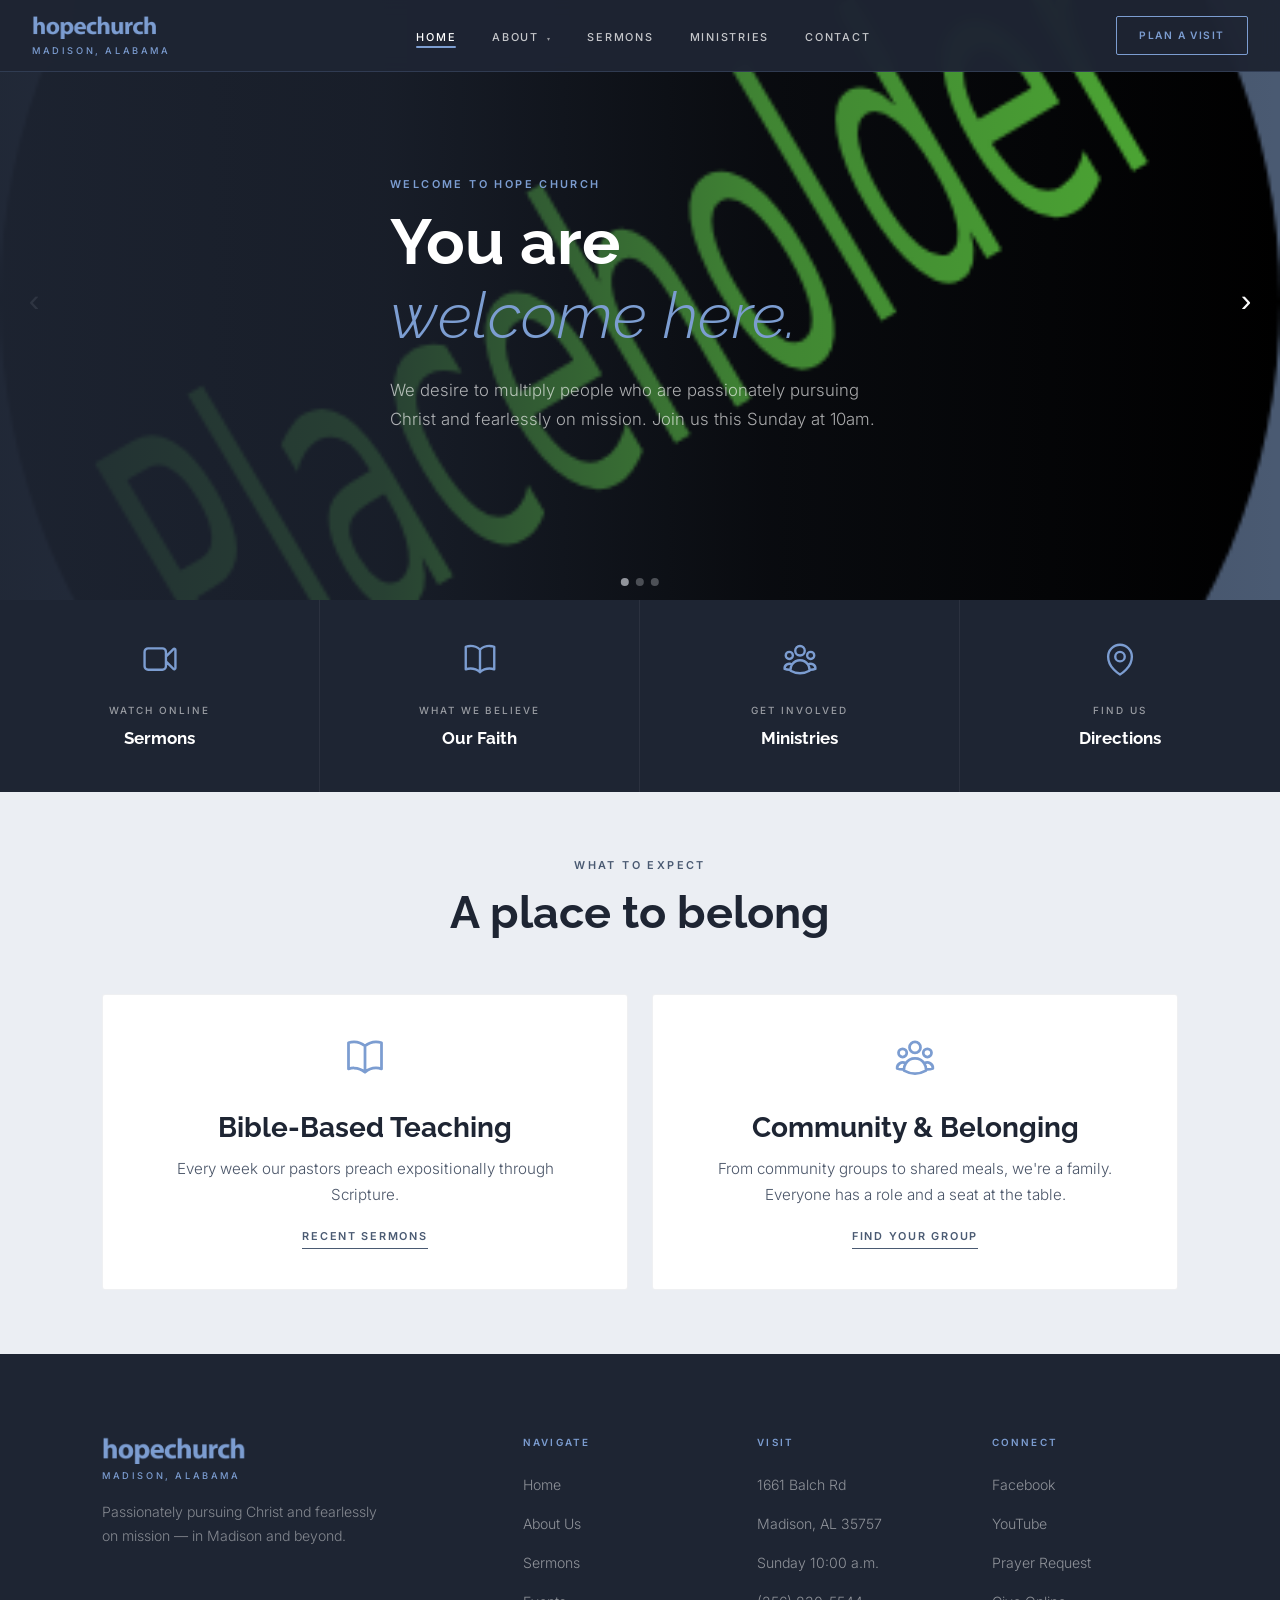
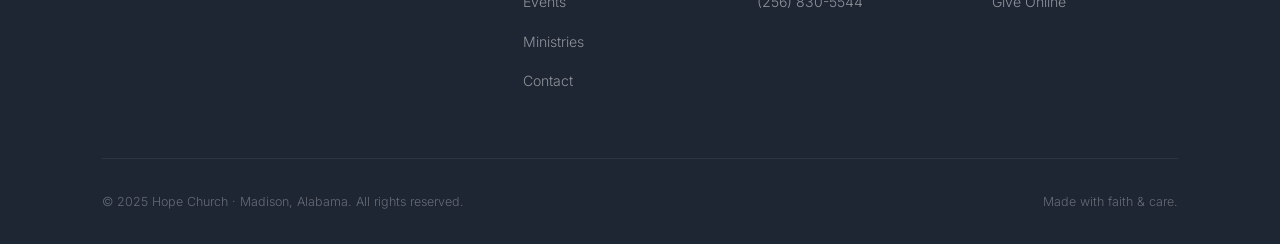
==== commit 1d821774: "text update" ====
--- a/index.html
+++ b/index.html
@@ -38,8 +38,8 @@
       <span class="eyebrow">Welcome to Hope Church</span>
       <h1>You are<br><em>welcome here.</em></h1>
       <p class="hero__sub">
-        We're a community of ordinary people pursuing an extraordinary God — together.
-        Join us this Sunday in Madison, Alabama.
+        We desire to multiply people who are passionately pursuing Christ and fearlessly on mission. 
+        Join us this Sunday at 10am.
       </p>
     </div>
   </div>
@@ -89,7 +89,7 @@
           <path d="M12 6.042A8.967 8.967 0 006 3.75c-1.052 0-2.062.18-3 .512v14.25A8.987 8.987 0 016 18c2.305 0 4.408.867 6 2.292m0-14.25a8.966 8.966 0 016-2.292c1.052 0 2.062.18 3 .512v14.25A8.987 8.987 0 0018 18a8.967 8.967 0 00-6 2.292m0-14.25v14.25" stroke-linecap="round" stroke-linejoin="round"/>
         </svg>
         <h3>Bible-Based Teaching</h3>
-        <p>Every week our pastors preach expositionally through Scripture — believing God's Word is alive and relevant.</p>
+        <p>Every week our pastors preach expositionally through Scripture.</p>
         <a href="sermons.html" class="link">Recent sermons</a>
       </div>
       <div class="card">
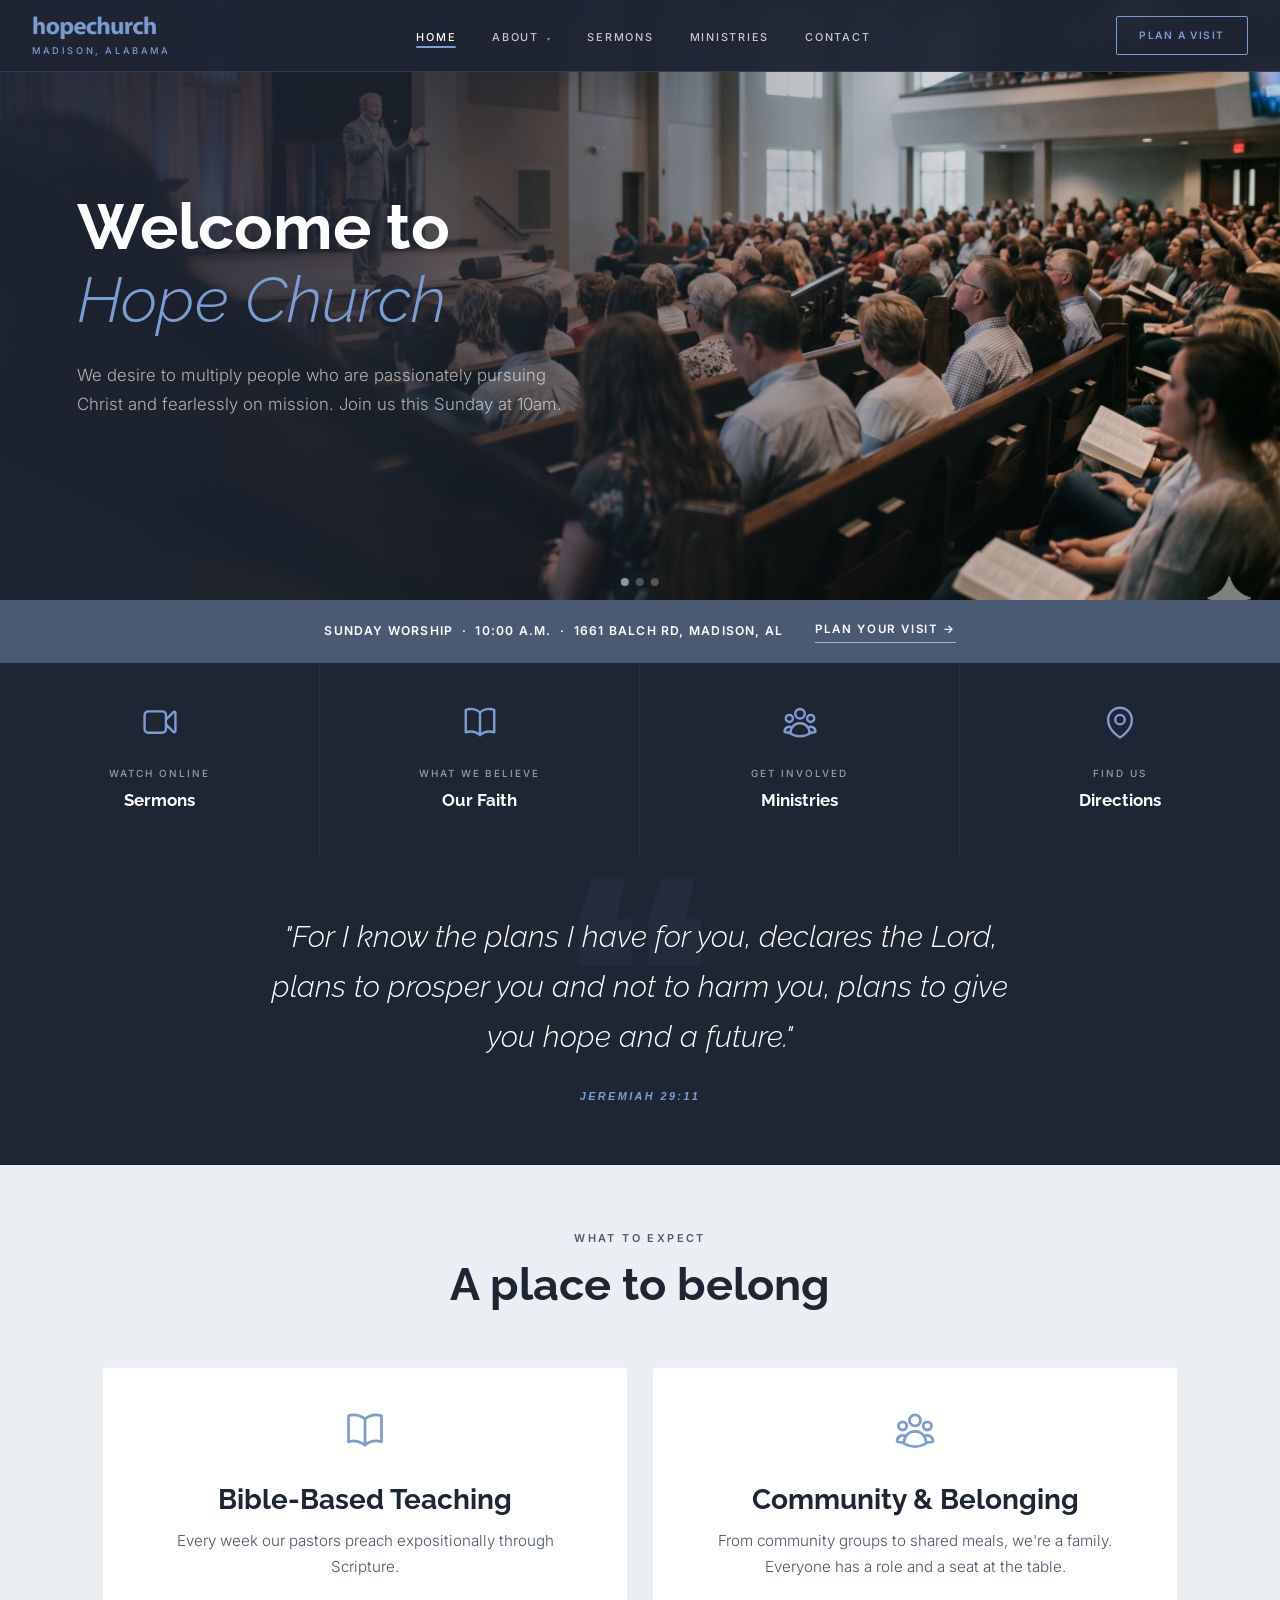
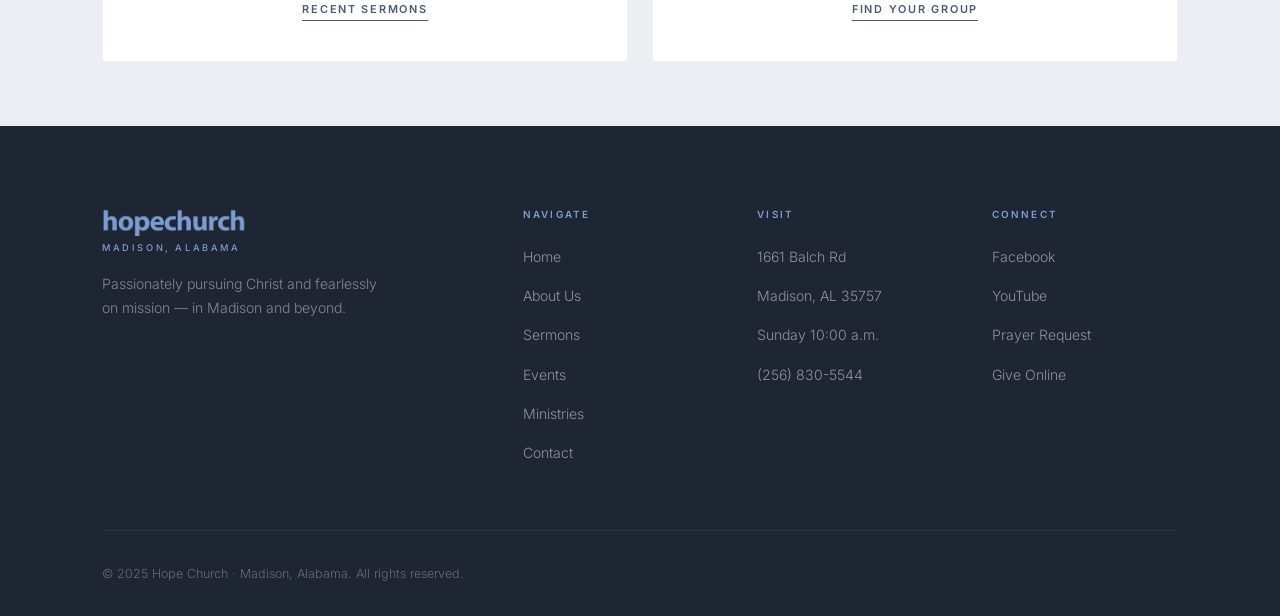
==== commit 5442f518: "Redesign: remove gold, hero carousel fade, layout improvements - Replace all gold/yellow CSS vars an" ====
--- a/index.html
+++ b/index.html
@@ -1,132 +1,142 @@
-<!DOCTYPE html>
-<html lang="en">
-<head>
-  <meta charset="UTF-8" />
-  <meta name="viewport" content="width=device-width, initial-scale=1.0" />
-  <title>Hope Church · Madison, AL</title>
-  <link rel="stylesheet" href="styles.css" />
-</head>
-<body>
-
-<div id="nav-placeholder"></div>
-
-<!-- ── Hero ── -->
-<section class="hero">
-  <!-- Full-bleed carousel sits behind everything -->
-  <div class="hero__carousel-bg">
-    <div class="carousel" id="heroCarousel">
-      <div class="carousel__track" id="carouselTrack">
-        <!-- Replace these src values with your own photos -->
-        <div class="carousel__slide"><img src="resources/placeholder.png" alt="Hope Church community" /></div>
-        <div class="carousel__slide"><img src="resources/placeholder.png" alt="Sunday worship" /></div>
-        <div class="carousel__slide"><img src="resources/placeholder.png" alt="Community life" /></div>
-      </div>
-      <button class="carousel__btn carousel__btn--prev" aria-label="Previous slide">&#8249;</button>
-      <button class="carousel__btn carousel__btn--next" aria-label="Next slide">&#8250;</button>
-      <div class="carousel__dots" id="carouselDots">
-        <span class="carousel__dot active"></span>
-        <span class="carousel__dot"></span>
-        <span class="carousel__dot"></span>
-      </div>
-    </div>
-  </div>
-  <!-- Gradient fade: dark on left where text lives, transparent on right -->
-  <div class="hero__overlay"></div>
-  <!-- Text content overlaid on top -->
-  <div class="container">
-    <div class="hero__content">
-      <span class="eyebrow">Welcome to Hope Church</span>
-      <h1>You are<br><em>welcome here.</em></h1>
-      <p class="hero__sub">
-        We desire to multiply people who are passionately pursuing Christ and fearlessly on mission. 
-        Join us this Sunday at 10am.
-      </p>
-    </div>
-  </div>
-</section>
-
-<!-- ── Quick Links ── -->
-<div class="quick-links">
-  <a class="quick-link" href="sermons.html">
-    <svg class="quick-link__icon" viewBox="0 0 24 24" fill="none" stroke="currentColor" stroke-width="1.5">
-      <path d="M15.75 10.5l4.72-4.72a.75.75 0 011.28.53v11.38a.75.75 0 01-1.28.53l-4.72-4.72M4.5 18.75h9a2.25 2.25 0 002.25-2.25v-9A2.25 2.25 0 0013.5 5.25h-9A2.25 2.25 0 002.25 7.5v9A2.25 2.25 0 004.5 18.75z" stroke-linecap="round" stroke-linejoin="round"/>
-    </svg>
-    <div class="quick-link__label">Watch Online</div>
-    <div class="quick-link__title">Sermons</div>
-  </a>
-  <a class="quick-link" href="about.html">
-    <svg class="quick-link__icon" viewBox="0 0 24 24" fill="none" stroke="currentColor" stroke-width="1.5">
-      <path d="M12 6.042A8.967 8.967 0 006 3.75c-1.052 0-2.062.18-3 .512v14.25A8.987 8.987 0 016 18c2.305 0 4.408.867 6 2.292m0-14.25a8.966 8.966 0 016-2.292c1.052 0 2.062.18 3 .512v14.25A8.987 8.987 0 0018 18a8.967 8.967 0 00-6 2.292m0-14.25v14.25" stroke-linecap="round" stroke-linejoin="round"/>
-    </svg>
-    <div class="quick-link__label">What We Believe</div>
-    <div class="quick-link__title">Our Faith</div>
-  </a>
-  <a class="quick-link" href="ministries.html">
-    <svg class="quick-link__icon" viewBox="0 0 24 24" fill="none" stroke="currentColor" stroke-width="1.5">
-      <path d="M18 18.72a9.094 9.094 0 003.741-.479 3 3 0 00-4.682-2.72m.94 3.198l.001.031c0 .225-.012.447-.037.666A11.944 11.944 0 0112 21c-2.17 0-4.207-.576-5.963-1.584A6.062 6.062 0 016 18.719m12 0a5.971 5.971 0 00-.941-3.197m0 0A5.995 5.995 0 0012 12.75a5.995 5.995 0 00-5.058 2.772m0 0a3 3 0 00-4.681 2.72 8.986 8.986 0 003.74.477m.94-3.197a5.971 5.971 0 00-.94 3.197M15 6.75a3 3 0 11-6 0 3 3 0 016 0zm6 3a2.25 2.25 0 11-4.5 0 2.25 2.25 0 014.5 0zm-13.5 0a2.25 2.25 0 11-4.5 0 2.25 2.25 0 014.5 0z" stroke-linecap="round" stroke-linejoin="round"/>
-    </svg>
-    <div class="quick-link__label">Get Involved</div>
-    <div class="quick-link__title">Ministries</div>
-  </a>
-  <a class="quick-link" href="contact.html">
-    <svg class="quick-link__icon" viewBox="0 0 24 24" fill="none" stroke="currentColor" stroke-width="1.5">
-      <path d="M15 10.5a3 3 0 11-6 0 3 3 0 016 0z" stroke-linecap="round" stroke-linejoin="round"/>
-      <path d="M19.5 10.5c0 7.142-7.5 11.25-7.5 11.25S4.5 17.642 4.5 10.5a7.5 7.5 0 1115 0z" stroke-linecap="round" stroke-linejoin="round"/>
-    </svg>
-    <div class="quick-link__label">Find Us</div>
-    <div class="quick-link__title">Directions</div>
-  </a>
-</div>
-
-<!-- ── Cards: What to Expect ── -->
-<section class="section section--warm">
-  <div class="container text-center">
-    <span class="eyebrow">What to Expect</span>
-    <h2>A place to belong</h2>
-    <div class="card-grid">
-      <div class="card">
-        <svg class="card__icon" viewBox="0 0 24 24" fill="none" stroke="currentColor" stroke-width="1.5">
-          <path d="M12 6.042A8.967 8.967 0 006 3.75c-1.052 0-2.062.18-3 .512v14.25A8.987 8.987 0 016 18c2.305 0 4.408.867 6 2.292m0-14.25a8.966 8.966 0 016-2.292c1.052 0 2.062.18 3 .512v14.25A8.987 8.987 0 0018 18a8.967 8.967 0 00-6 2.292m0-14.25v14.25" stroke-linecap="round" stroke-linejoin="round"/>
-        </svg>
-        <h3>Bible-Based Teaching</h3>
-        <p>Every week our pastors preach expositionally through Scripture.</p>
-        <a href="sermons.html" class="link">Recent sermons</a>
-      </div>
-      <div class="card">
-        <svg class="card__icon" viewBox="0 0 24 24" fill="none" stroke="currentColor" stroke-width="1.5">
-          <path d="M18 18.72a9.094 9.094 0 003.741-.479 3 3 0 00-4.682-2.72m.94 3.198l.001.031c0 .225-.012.447-.037.666A11.944 11.944 0 0112 21c-2.17 0-4.207-.576-5.963-1.584A6.062 6.062 0 016 18.719m12 0a5.971 5.971 0 00-.941-3.197m0 0A5.995 5.995 0 0012 12.75a5.995 5.995 0 00-5.058 2.772m0 0a3 3 0 00-4.681 2.72 8.986 8.986 0 003.74.477m.94-3.197a5.971 5.971 0 00-.94 3.197M15 6.75a3 3 0 11-6 0 3 3 0 016 0zm6 3a2.25 2.25 0 11-4.5 0 2.25 2.25 0 014.5 0zm-13.5 0a2.25 2.25 0 11-4.5 0 2.25 2.25 0 014.5 0z" stroke-linecap="round" stroke-linejoin="round"/>
-        </svg>
-        <h3>Community & Belonging</h3>
-        <p>From community groups to shared meals, we're a family. Everyone has a role and a seat at the table.</p>
-        <a href="ministries.html" class="link">Find your group</a>
-      </div>
-    </div>
-  </div>
-</section>
-
-<div id="footer-placeholder"></div>
-<script src="shared.js"></script>
-<script>
-(function () {
-  var track = document.getElementById('carouselTrack');
-  if (!track) return;
-  var slides = track.querySelectorAll('.carousel__slide');
-  var dots = document.querySelectorAll('#carouselDots .carousel__dot');
-  var current = 0;
-  var total = slides.length;
-
-  function goTo(n) {
-    current = (n + total) % total;
-    track.style.transform = 'translateX(-' + (current * 100) + '%)';
-    dots.forEach(function (d, i) { d.classList.toggle('active', i === current); });
-  }
-
-  document.querySelector('.carousel__btn--prev').addEventListener('click', function () { goTo(current - 1); });
-  document.querySelector('.carousel__btn--next').addEventListener('click', function () { goTo(current + 1); });
-  dots.forEach(function (dot, i) { dot.addEventListener('click', function () { goTo(i); }); });
-
-  setInterval(function () { goTo(current + 1); }, 5000);
-}());
-</script>
-</body>
-</html>
+<!DOCTYPE html>
+<html lang="en">
+<head>
+  <meta charset="UTF-8" />
+  <meta name="viewport" content="width=device-width, initial-scale=1.0" />
+  <title>Hope Church · Madison, AL</title>
+  <link rel="stylesheet" href="styles.css" />
+</head>
+<body>
+
+<div id="nav-placeholder"></div>
+
+<!-- ── Hero ── -->
+<section class="hero">
+  <!-- Full-bleed carousel sits behind everything -->
+  <div class="hero__carousel-bg">
+    <div class="carousel" id="heroCarousel">
+      <div class="carousel__track" id="carouselTrack">
+        <div class="carousel__slide"><img src="resources/heroes/hero_1.png" alt="Hope Church community" /></div>
+        <div class="carousel__slide"><img src="resources/heroes/hero_2.png" alt="Sunday worship" /></div>
+        <div class="carousel__slide"><img src="resources/heroes/hero_3.png" alt="Community life" /></div>
+      </div>
+      <div class="carousel__dots" id="carouselDots">
+        <span class="carousel__dot active"></span>
+        <span class="carousel__dot"></span>
+        <span class="carousel__dot"></span>
+      </div>
+    </div>
+  </div>
+  <!-- Gradient fade: dark on left where text lives, transparent on right -->
+  <div class="hero__overlay"></div>
+  <!-- Text content overlaid on top -->
+  <div style="width:100%; padding-left: clamp(2rem, 6vw, 7rem); position:relative; z-index:2;">
+    <div class="hero__content">
+      <h1>Welcome to<br><em>Hope Church</em></h1>
+      <p class="hero__sub">
+        We desire to multiply people who are passionately pursuing Christ and fearlessly on mission.
+        Join us this Sunday at 10am.
+      </p>
+    </div>
+  </div>
+</section>
+
+<!-- ── Welcome Strip ── -->
+<div class="welcome-strip">
+  <p>Sunday Worship &nbsp;·&nbsp; 10:00 a.m. &nbsp;·&nbsp; 1661 Balch Rd, Madison, AL</p>
+  <a href="contact.html">Plan Your Visit &rarr;</a>
+</div>
+
+<!-- ── Quick Links ── -->
+<div class="quick-links">
+  <a class="quick-link" href="sermons.html">
+    <svg class="quick-link__icon" viewBox="0 0 24 24" fill="none" stroke="currentColor" stroke-width="1.5">
+      <path d="M15.75 10.5l4.72-4.72a.75.75 0 011.28.53v11.38a.75.75 0 01-1.28.53l-4.72-4.72M4.5 18.75h9a2.25 2.25 0 002.25-2.25v-9A2.25 2.25 0 0013.5 5.25h-9A2.25 2.25 0 002.25 7.5v9A2.25 2.25 0 004.5 18.75z" stroke-linecap="round" stroke-linejoin="round"/>
+    </svg>
+    <div class="quick-link__label">Watch Online</div>
+    <div class="quick-link__title">Sermons</div>
+  </a>
+  <a class="quick-link" href="about.html">
+    <svg class="quick-link__icon" viewBox="0 0 24 24" fill="none" stroke="currentColor" stroke-width="1.5">
+      <path d="M12 6.042A8.967 8.967 0 006 3.75c-1.052 0-2.062.18-3 .512v14.25A8.987 8.987 0 016 18c2.305 0 4.408.867 6 2.292m0-14.25a8.966 8.966 0 016-2.292c1.052 0 2.062.18 3 .512v14.25A8.987 8.987 0 0018 18a8.967 8.967 0 00-6 2.292m0-14.25v14.25" stroke-linecap="round" stroke-linejoin="round"/>
+    </svg>
+    <div class="quick-link__label">What We Believe</div>
+    <div class="quick-link__title">Our Faith</div>
+  </a>
+  <a class="quick-link" href="ministries.html">
+    <svg class="quick-link__icon" viewBox="0 0 24 24" fill="none" stroke="currentColor" stroke-width="1.5">
+      <path d="M18 18.72a9.094 9.094 0 003.741-.479 3 3 0 00-4.682-2.72m.94 3.198l.001.031c0 .225-.012.447-.037.666A11.944 11.944 0 0112 21c-2.17 0-4.207-.576-5.963-1.584A6.062 6.062 0 016 18.719m12 0a5.971 5.971 0 00-.941-3.197m0 0A5.995 5.995 0 0012 12.75a5.995 5.995 0 00-5.058 2.772m0 0a3 3 0 00-4.681 2.72 8.986 8.986 0 003.74.477m.94-3.197a5.971 5.971 0 00-.94 3.197M15 6.75a3 3 0 11-6 0 3 3 0 016 0zm6 3a2.25 2.25 0 11-4.5 0 2.25 2.25 0 014.5 0zm-13.5 0a2.25 2.25 0 11-4.5 0 2.25 2.25 0 014.5 0z" stroke-linecap="round" stroke-linejoin="round"/>
+    </svg>
+    <div class="quick-link__label">Get Involved</div>
+    <div class="quick-link__title">Ministries</div>
+  </a>
+  <a class="quick-link" href="contact.html">
+    <svg class="quick-link__icon" viewBox="0 0 24 24" fill="none" stroke="currentColor" stroke-width="1.5">
+      <path d="M15 10.5a3 3 0 11-6 0 3 3 0 016 0z" stroke-linecap="round" stroke-linejoin="round"/>
+      <path d="M19.5 10.5c0 7.142-7.5 11.25-7.5 11.25S4.5 17.642 4.5 10.5a7.5 7.5 0 1115 0z" stroke-linecap="round" stroke-linejoin="round"/>
+    </svg>
+    <div class="quick-link__label">Find Us</div>
+    <div class="quick-link__title">Directions</div>
+  </a>
+</div>
+
+<!-- ── Scripture Verse ── -->
+<div class="verse-banner">
+  <blockquote>"For I know the plans I have for you, declares the Lord, plans to prosper you and not to harm you, plans to give you hope and a future."</blockquote>
+  <cite>Jeremiah 29:11</cite>
+</div>
+
+<!-- ── Cards: What to Expect ── -->
+<section class="section section--warm">
+  <div class="container text-center">
+    <span class="eyebrow">What to Expect</span>
+    <h2>A place to belong</h2>
+    <div class="card-grid">
+      <div class="card">
+        <svg class="card__icon" viewBox="0 0 24 24" fill="none" stroke="currentColor" stroke-width="1.5">
+          <path d="M12 6.042A8.967 8.967 0 006 3.75c-1.052 0-2.062.18-3 .512v14.25A8.987 8.987 0 016 18c2.305 0 4.408.867 6 2.292m0-14.25a8.966 8.966 0 016-2.292c1.052 0 2.062.18 3 .512v14.25A8.987 8.987 0 0018 18a8.967 8.967 0 00-6 2.292m0-14.25v14.25" stroke-linecap="round" stroke-linejoin="round"/>
+        </svg>
+        <h3>Bible-Based Teaching</h3>
+        <p>Every week our pastors preach expositionally through Scripture.</p>
+        <a href="sermons.html" class="link">Recent sermons</a>
+      </div>
+      <div class="card">
+        <svg class="card__icon" viewBox="0 0 24 24" fill="none" stroke="currentColor" stroke-width="1.5">
+          <path d="M18 18.72a9.094 9.094 0 003.741-.479 3 3 0 00-4.682-2.72m.94 3.198l.001.031c0 .225-.012.447-.037.666A11.944 11.944 0 0112 21c-2.17 0-4.207-.576-5.963-1.584A6.062 6.062 0 016 18.719m12 0a5.971 5.971 0 00-.941-3.197m0 0A5.995 5.995 0 0012 12.75a5.995 5.995 0 00-5.058 2.772m0 0a3 3 0 00-4.681 2.72 8.986 8.986 0 003.74.477m.94-3.197a5.971 5.971 0 00-.94 3.197M15 6.75a3 3 0 11-6 0 3 3 0 016 0zm6 3a2.25 2.25 0 11-4.5 0 2.25 2.25 0 014.5 0zm-13.5 0a2.25 2.25 0 11-4.5 0 2.25 2.25 0 014.5 0z" stroke-linecap="round" stroke-linejoin="round"/>
+        </svg>
+        <h3>Community & Belonging</h3>
+        <p>From community groups to shared meals, we're a family. Everyone has a role and a seat at the table.</p>
+        <a href="ministries.html" class="link">Find your group</a>
+      </div>
+    </div>
+  </div>
+</section>
+
+<div id="footer-placeholder"></div>
+<script src="shared.js"></script>
+<script>
+(function () {
+  var track = document.getElementById('carouselTrack');
+  if (!track) return;
+  var slides = Array.prototype.slice.call(track.querySelectorAll('.carousel__slide'));
+  var dots = Array.prototype.slice.call(document.querySelectorAll('#carouselDots .carousel__dot'));
+  var current = 0;
+  var total = slides.length;
+
+  slides[0].classList.add('active');
+
+  function goTo(n) {
+    slides[current].classList.remove('active');
+    dots[current].classList.remove('active');
+    current = (n + total) % total;
+    slides[current].classList.add('active');
+    dots[current].classList.add('active');
+  }
+
+  dots.forEach(function (dot, i) { dot.addEventListener('click', function () { goTo(i); }); });
+
+  setInterval(function () { goTo(current + 1); }, 10000);
+}());
+</script>
+</body>
+</html>
--- a/styles.css
+++ b/styles.css
@@ -1,548 +1,553 @@
-@import url('https://fonts.googleapis.com/css2?family=Raleway:ital,wght@0,300;0,400;0,600;0,700;0,800;1,300;1,400&family=Inter:wght@300;400;500;600&display=swap');
-
-/* ── Variables ── */
-:root {
-  --blue:      #364157;
-  --blue-lt:   #7C9DD1;
-  --blue-mid:  #4a5a72;
-  --gold:      #8FA5BE;
-  --gold-lt:   #B3C6DA;
-  --mens-dark: #6F6F6F;
-  --mens-lt:   #A6A6A6;
-  --womens-dark: #904E79;
-  --womens-lt:   #D17CD1;
-  --cream:     #F4F6F9;
-  --warm-lt:   #EBEef3;
-  --charcoal:  #1E2533;
-  --muted:     #4A5568;
-  --white:     #FFFFFF;
-  --section-pad: 4rem 0;
-  --max-w: 1140px;
-}
-
-*, *::before, *::after { box-sizing: border-box; margin: 0; padding: 0; }
-html { scroll-behavior: smooth; }
-body {
-  font-family: 'Inter', sans-serif;
-  font-weight: 300;
-  color: var(--charcoal);
-  background: var(--cream);
-  line-height: 1.7;
-}
-img { display: block; max-width: 100%; }
-a { text-decoration: none; color: inherit; }
-
-h1, h2, h3, h4 {
-  font-family: 'Raleway', sans-serif;
-  font-weight: 700;
-  line-height: 1.15;
-  color: var(--charcoal);
-}
-h1 { font-size: clamp(2.6rem, 5vw, 4.2rem); }
-h2 { font-size: clamp(1.9rem, 3.5vw, 2.8rem); }
-h3 { font-size: clamp(1.3rem, 2.5vw, 1.75rem); }
-h4 { font-size: 1.15rem; }
-p { font-size: 1rem; color: var(--muted); }
-
-.eyebrow {
-  font-family: 'Inter', sans-serif;
-  font-weight: 600;
-  font-size: 0.68rem;
-  letter-spacing: 0.22em;
-  text-transform: uppercase;
-  color: var(--blue-mid);
-  margin-bottom: 0.75rem;
-  display: block;
-}
-/* Eyebrow on dark backgrounds — restore lighter accent color */
-.section--dark .eyebrow,
-.hero .eyebrow,
-.page-hero .eyebrow { color: var(--blue-lt); }
-
-.container { max-width: var(--max-w); margin: 0 auto; padding: 0 2rem; }
-.section { padding: var(--section-pad); }
-.section--dark { background: var(--charcoal); color: var(--white); }
-.section--dark h1,.section--dark h2,.section--dark h3,.section--dark h4 { color: var(--white); }
-.section--dark p { color: rgba(255,255,255,0.65); }
-.section--warm { background: var(--warm-lt); }
-.text-center { text-align: center; }
-
-.btn {
-  display: inline-block;
-  padding: 0.85rem 2.2rem;
-  font-family: 'Inter', sans-serif;
-  font-weight: 600;
-  font-size: 0.72rem;
-  letter-spacing: 0.14em;
-  text-transform: uppercase;
-  border: 2px solid var(--blue);
-  color: var(--blue);
-  transition: background 0.22s, color 0.22s, border-color 0.22s;
-  cursor: pointer;
-  background: transparent;
-  border-radius: 2px;
-}
-.btn:hover { background: var(--blue); color: var(--white); }
-.btn--solid { background: var(--blue); color: var(--white); }
-.btn--solid:hover { background: var(--charcoal); border-color: var(--charcoal); }
-.btn--gold, .btn--accent { border-color: var(--blue-lt); color: var(--blue-lt); }
-.btn--gold:hover, .btn--accent:hover { background: var(--blue-lt); color: var(--white); }
-.btn--white { border-color: var(--white); color: var(--white); }
-.btn--white:hover { background: var(--white); color: var(--charcoal); }
-
-.nav {
-  position: fixed; top: 0; left: 0; right: 0; z-index: 100;
-  padding: 0 2rem;
-  display: flex; align-items: center; justify-content: space-between;
-  height: 72px;
-  background: rgba(30, 37, 51, 0.97);
-  backdrop-filter: blur(8px);
-  border-bottom: 1px solid rgba(124, 157, 209, 0.2);
-  transition: background 0.3s;
-}
-.nav__logo { display: flex; flex-direction: column; gap: 4px; align-items: flex-start; }
-.nav__logo-img {
-  height: 26px;
-  width: auto;
-  display: block;
-}
-.nav__logo-img--footer {
-  height: 30px;
-}
-.nav__logo-sub {
-  font-family: 'Inter', sans-serif;
-  font-size: 0.58rem; font-weight: 500;
-  letter-spacing: 0.28em; text-transform: uppercase;
-  color: var(--blue-lt);
-}
-.nav__links { display: flex; list-style: none; gap: 2.25rem; }
-.nav__links a {
-  font-family: 'Inter', sans-serif;
-  font-size: 0.68rem; font-weight: 500;
-  letter-spacing: 0.16em; text-transform: uppercase;
-  color: rgba(255,255,255,0.75);
-  transition: color 0.2s;
-  position: relative; padding-bottom: 4px;
-}
-.nav__links a::after {
-  content: ''; position: absolute; bottom: 0; left: 0;
-  width: 0; height: 2px;
-  background: var(--blue-lt);
-  transition: width 0.25s; border-radius: 1px;
-}
-.nav__links a:hover, .nav__links a.active { color: var(--white); }
-.nav__links a:hover::after, .nav__links a.active::after { width: 100%; }
-.nav__cta {
-  font-family: 'Inter', sans-serif;
-  font-size: 0.64rem; font-weight: 600;
-  letter-spacing: 0.14em; text-transform: uppercase;
-  padding: 0.6rem 1.4rem;
-  border: 1.5px solid var(--blue-lt);
-  color: var(--blue-lt);
-  transition: background 0.2s, color 0.2s; border-radius: 2px;
-}
-.nav__cta:hover { background: var(--blue-lt); color: var(--white); }
-.nav__toggle { display: none; flex-direction: column; gap: 5px; cursor: pointer; padding: 4px; }
-.nav__toggle span { display: block; width: 24px; height: 1.5px; background: var(--white); transition: transform 0.3s, opacity 0.3s; }
-
-/* ── Nav Dropdown ── */
-.has-dropdown { position: relative; }
-.dropdown-arrow { font-size: 0.55em; margin-left: 3px; opacity: 0.7; }
-.nav__dropdown {
-  display: none;
-  position: absolute;
-  top: 100%;
-  left: -1.25rem;
-  background: var(--charcoal);
-  border: 1px solid rgba(124,157,209,0.15);
-  border-top: 2px solid var(--blue-lt);
-  min-width: 190px;
-  list-style: none;
-  flex-direction: column;
-  padding: 0.4rem 0;
-  padding-top: 12px;
-  z-index: 200;
-  box-shadow: 0 8px 24px rgba(15,20,30,0.4);
-}
-.has-dropdown:hover .nav__dropdown { display: flex; }
-.nav__dropdown li a {
-  display: block;
-  padding: 0.6rem 1.25rem;
-  font-family: 'Inter', sans-serif;
-  font-size: 0.67rem;
-  font-weight: 500;
-  letter-spacing: 0.14em;
-  text-transform: uppercase;
-  color: rgba(255,255,255,0.7);
-  transition: color 0.2s, background 0.2s;
-  white-space: nowrap;
-}
-.nav__dropdown li a:hover,
-.nav__dropdown li a.active { color: var(--white); background: rgba(124,157,209,0.1); }
-.nav__dropdown li a::after { display: none !important; }
-
-.hero {
-  padding: calc(72px + 3.5rem) 0 5rem;
-  min-height: 600px;
-  display: flex; align-items: center;
-  position: relative; overflow: hidden;
-  background: var(--charcoal);
-}
-.hero__bg {
-  position: absolute; inset: 0;
-  background:
-    radial-gradient(ellipse at 70% 40%, rgba(124,157,209,0.15) 0%, transparent 55%),
-    radial-gradient(ellipse at 10% 90%, rgba(30,37,51,0.8) 0%, transparent 50%);
-}
-.hero__cross {
-  position: absolute; right: 6%; top: 50%; transform: translateY(-50%);
-  opacity: 0.035; font-size: 28rem;
-  font-family: 'Raleway', sans-serif; font-weight: 800;
-  color: var(--white); line-height: 1;
-  user-select: none; pointer-events: none;
-}
-/* Full-bleed carousel background */
-.hero__carousel-bg {
-  position: absolute;
-  inset: 0;
-  z-index: 0;
-}
-.hero__carousel-bg,
-.hero__carousel-bg .carousel,
-.hero__carousel-bg .carousel__track,
-.hero__carousel-bg .carousel__slide {
-  width: 100%;
-  height: 100%;
-}
-.hero__carousel-bg .carousel {
-  aspect-ratio: unset;
-  border-radius: 0;
-}
-/* Left-to-right gradient: opaque charcoal on left, fades to transparent */
-.hero__overlay {
-  position: absolute;
-  inset: 0;
-  z-index: 1;
-  background: linear-gradient(
-    to right,
-    rgba(30, 37, 51, 0.94) 0%,
-    rgba(30, 37, 51, 0.80) 30%,
-    rgba(30, 37, 51, 0.30) 60%,
-    transparent 100%
-  );
-}
-.hero__content { position: relative; z-index: 2; max-width: 520px; text-align: left; }
-
-/* ── Image Carousel ── */
-.carousel {
-  position: relative;
-  overflow: hidden;
-  border-radius: 4px;
-  aspect-ratio: 16 / 10;
-  background: var(--blue-mid);
-}
-.carousel__track {
-  display: flex;
-  height: 100%;
-  transition: transform 0.5s cubic-bezier(0.4, 0, 0.2, 1);
-}
-.carousel__slide {
-  min-width: 100%;
-  height: 100%;
-}
-.carousel__slide img {
-  width: 100%;
-  height: 100%;
-  object-fit: cover;
-  display: block;
-}
-.carousel__btn {
-  position: absolute;
-  top: 50%;
-  transform: translateY(-50%);
-  background: rgba(0, 0, 0, 0.45);
-  border: none;
-  color: var(--white);
-  font-size: 2rem;
-  line-height: 1;
-  width: 44px;
-  height: 44px;
-  cursor: pointer;
-  display: flex;
-  align-items: center;
-  justify-content: center;
-  transition: background 0.2s;
-  border-radius: 2px;
-  z-index: 10;
-}
-.carousel__btn:hover { background: rgba(0, 0, 0, 0.72); }
-.carousel__btn--prev { left: 0.75rem; }
-.carousel__btn--next { right: 0.75rem; }
-.carousel__dots {
-  position: absolute;
-  bottom: 0.85rem;
-  left: 50%;
-  transform: translateX(-50%);
-  display: flex;
-  gap: 0.45rem;
-  z-index: 10;
-}
-.carousel__dot {
-  width: 8px;
-  height: 8px;
-  border-radius: 50%;
-  background: rgba(255, 255, 255, 0.45);
-  cursor: pointer;
-  transition: background 0.2s;
-}
-.carousel__dot.active { background: var(--white); }
-.hero h1 { color: var(--white); margin-bottom: 1.5rem; }
-.hero h1 em { font-style: italic; font-weight: 300; color: var(--blue-lt); }
-.hero__sub { font-size: 1.05rem; color: rgba(255,255,255,0.65); margin-bottom: 2.5rem; max-width: 500px; }
-.hero__meta {
-  display: flex; align-items: center; gap: 2rem;
-  margin-top: 3rem; padding-top: 2rem;
-  border-top: 1px solid rgba(255,255,255,0.12); flex-wrap: wrap;
-}
-.hero__meta-item { display: flex; flex-direction: column; gap: 2px; }
-.hero__meta-label {
-  font-family: 'Inter', sans-serif;
-  font-size: 0.62rem; letter-spacing: 0.22em;
-  text-transform: uppercase; color: var(--blue-lt); font-weight: 600;
-}
-.hero__meta-value { font-size: 0.95rem; color: rgba(255,255,255,0.85); font-weight: 400; }
-.hero__btns { display: flex; gap: 1rem; flex-wrap: wrap; }
-
-.page-hero {
-  background: var(--charcoal); padding: 7rem 0 3.5rem;
-  padding-top: calc(72px + 2.5rem);
-  position: relative; overflow: hidden;
-}
-.page-hero::before {
-  content: ''; position: absolute; inset: 0;
-  background: radial-gradient(ellipse at 80% 50%, rgba(124,157,209,0.1) 0%, transparent 60%);
-}
-.page-hero h1 { color: var(--white); }
-.page-hero p { color: rgba(255,255,255,0.6); max-width: 550px; margin-top: 1rem; }
-
-.welcome-strip {
-  background: var(--blue-mid); padding: 1.25rem 2rem;
-  display: flex; align-items: center; justify-content: center; gap: 2rem; flex-wrap: wrap;
-}
-.welcome-strip p {
-  color: var(--white); font-size: 0.76rem; font-weight: 600;
-  letter-spacing: 0.1em; text-transform: uppercase; font-family: 'Inter', sans-serif;
-}
-.welcome-strip a {
-  font-size: 0.72rem; font-weight: 600; letter-spacing: 0.14em; text-transform: uppercase;
-  color: var(--white); border-bottom: 1px solid rgba(255,255,255,0.55);
-  padding-bottom: 2px; transition: border-color 0.2s; font-family: 'Inter', sans-serif;
-}
-.welcome-strip a:hover { border-color: var(--white); }
-
-.card-grid { display: grid; grid-template-columns: repeat(auto-fit, minmax(300px, 1fr)); gap: 1.5rem; margin-top: 3.5rem; }
-.card {
-  background: var(--white); border: 1px solid rgba(54,65,87,0.08);
-  padding: 2.5rem; transition: transform 0.25s, box-shadow 0.25s; border-radius: 3px;
-}
-.card:hover { box-shadow: 0 4px 16px rgba(54,65,87,0.1); }
-.card__icon { width: 44px; height: 44px; margin-bottom: 1.5rem; color: var(--blue-lt); }
-.card h3 { margin-bottom: 0.75rem; color: var(--charcoal); }
-.card p { font-size: 0.95rem; }
-.card a.link {
-  display: inline-block; margin-top: 1.25rem;
-  font-family: 'Inter', sans-serif; font-size: 0.68rem; font-weight: 600;
-  letter-spacing: 0.16em; text-transform: uppercase;
-  color: var(--blue-mid); border-bottom: 1px solid var(--blue-mid);
-  padding-bottom: 2px; transition: color 0.2s, border-color 0.2s;
-}
-.card a.link:hover { color: var(--charcoal); border-color: var(--charcoal); }
-
-.split { display: grid; grid-template-columns: 1fr 1fr; gap: 5rem; align-items: center; }
-.split--reverse .split__visual { order: -1; }
-.split__visual { position: relative; }
-.split__img-box {
-  width: 100%; aspect-ratio: 4/3; background: var(--warm-lt);
-  position: relative; overflow: hidden; border-radius: 2px;
-}
-.split__img-box img { width: 100%; height: 100%; object-fit: cover; }
-.split__img-accent {
-  position: absolute; width: 60%; aspect-ratio: 1; background: var(--charcoal);
-  bottom: -2rem; left: -2rem; z-index: -1; opacity: 0.12;
-}
-.split__img-accent--gold { background: var(--blue-lt); opacity: 0.2; }
-.split__text h2 { margin-bottom: 1.25rem; }
-.split__text p { margin-bottom: 1.5rem; }
-
-.verse-banner {
-  padding: 3.5rem 2rem; text-align: center; background: var(--charcoal);
-  position: relative; overflow: hidden;
-}
-.verse-banner::before {
-  content: '\201C'; position: absolute; top: -1rem; left: 50%; transform: translateX(-50%);
-  font-family: 'Raleway', sans-serif; font-weight: 800; font-size: 20rem;
-  color: rgba(124,157,209,0.06); line-height: 1; pointer-events: none;
-}
-.verse-banner blockquote {
-  font-family: 'Raleway', sans-serif; font-style: italic; font-weight: 300;
-  font-size: clamp(1.3rem, 2.5vw, 1.9rem); color: var(--white);
-  max-width: 750px; margin: 0 auto 1.25rem; line-height: 1.65; position: relative;
-}
-.verse-banner cite {
-  font-family: 'Inter', sans-serif; font-size: 0.68rem; font-weight: 600;
-  letter-spacing: 0.22em; text-transform: uppercase; color: var(--blue-lt);
-}
-
-.gold-divider { width: 48px; height: 3px; background: var(--blue-lt); margin: 1.5rem auto; border-radius: 2px; }
-.gold-divider--left { margin-left: 0; }
-
-.quick-links { display: grid; grid-template-columns: repeat(4, 1fr); background: var(--charcoal); }
-.quick-link {
-  padding: 2.5rem 2rem; text-align: center;
-  border-right: 1px solid rgba(255,255,255,0.06);
-  transition: background 0.2s; cursor: pointer; text-decoration: none; display: block;
-}
-.quick-link:last-child { border-right: none; }
-.quick-link:hover { background: rgba(124,157,209,0.1); }
-.quick-link__icon { width: 38px; height: 38px; margin: 0 auto 1rem; color: var(--blue-lt); }
-.quick-link__label {
-  font-family: 'Inter', sans-serif; font-size: 0.62rem; font-weight: 500;
-  letter-spacing: 0.2em; text-transform: uppercase; color: rgba(255,255,255,0.55);
-}
-.quick-link__title {
-  font-family: 'Raleway', sans-serif; font-size: 1.05rem; font-weight: 700;
-  color: var(--white); margin-top: 0.3rem;
-}
-
-.sermon-list { margin-top: 3rem; }
-.sermon-item {
-  display: grid; grid-template-columns: 1fr auto; align-items: center;
-  gap: 2rem; padding: 2rem 0; border-bottom: 1px solid rgba(54,65,87,0.08);
-}
-.sermon-item:first-child { border-top: 1px solid rgba(54,65,87,0.08); }
-.sermon-item__series {
-  font-family: 'Inter', sans-serif; font-size: 0.62rem; font-weight: 600;
-  letter-spacing: 0.2em; text-transform: uppercase; color: var(--blue-mid); margin-bottom: 0.4rem;
-}
-.sermon-item h3 { margin-bottom: 0.3rem; font-size: 1.25rem; color: var(--charcoal); }
-.sermon-item__meta { font-size: 0.85rem; color: var(--muted); }
-
-.team-grid { display: grid; grid-template-columns: repeat(auto-fit, minmax(240px, 1fr)); gap: 2rem; margin-top: 3.5rem; }
-.team-card { text-align: center; }
-.team-card__photo {
-  width: 160px; height: 160px; border-radius: 50%; background: var(--warm-lt);
-  margin: 0 auto 1.25rem; overflow: hidden; border: 3px solid var(--warm-lt); transition: border-color 0.25s;
-}
-.team-card:hover .team-card__photo { border-color: var(--blue-lt); }
-.team-card__photo img { width: 100%; height: 100%; object-fit: cover; }
-.team-card h4 { margin-bottom: 0.2rem; color: var(--charcoal); }
-.team-card__role {
-  font-family: 'Inter', sans-serif; font-size: 0.68rem; font-weight: 600;
-  letter-spacing: 0.18em; text-transform: uppercase; color: var(--blue-mid);
-}
-
-.ministry-grid { display: grid; grid-template-columns: repeat(auto-fit, minmax(340px, 1fr)); gap: 0; margin-top: 3.5rem; }
-.ministry-card {
-  padding: 3rem; border: 1px solid rgba(54,65,87,0.08);
-  margin: -1px 0 0 -1px; transition: background 0.25s;
-}
-.ministry-card:hover { background: var(--white); }
-.ministry-card__tag {
-  display: inline-block; padding: 0.25rem 0.85rem;
-  font-family: 'Inter', sans-serif; font-size: 0.62rem; font-weight: 600;
-  letter-spacing: 0.14em; text-transform: uppercase;
-  background: rgba(74,90,114,0.1); color: var(--blue-mid);
-  border-radius: 2px; margin-bottom: 1.25rem;
-}
-.ministry-card__tag--mens { background: rgba(111,111,111,0.1); color: var(--mens-dark); }
-.ministry-card__tag--womens { background: rgba(144,78,121,0.1); color: var(--womens-dark); }
-.ministry-card h3 { margin-bottom: 0.75rem; font-size: 1.45rem; color: var(--charcoal); }
-.ministry-card p { margin-bottom: 1.5rem; font-size: 0.95rem; }
-
-.form-grid { display: grid; grid-template-columns: 1fr 1fr; gap: 1.5rem; margin-top: 2.5rem; }
-.form-group { display: flex; flex-direction: column; gap: 0.5rem; }
-.form-group--full { grid-column: 1 / -1; }
-.form-group label {
-  font-family: 'Inter', sans-serif; font-size: 0.68rem; font-weight: 600;
-  letter-spacing: 0.14em; text-transform: uppercase; color: var(--blue-mid);
-}
-.form-group input, .form-group textarea, .form-group select {
-  padding: 0.85rem 1rem; border: 1px solid rgba(54,65,87,0.18);
-  background: var(--white); font-family: 'Inter', sans-serif;
-  font-size: 0.95rem; font-weight: 400; color: var(--charcoal);
-  outline: none; transition: border-color 0.2s, box-shadow 0.2s;
-  -webkit-appearance: none; border-radius: 2px;
-}
-.form-group input:focus, .form-group textarea:focus, .form-group select:focus {
-  border-color: var(--blue-lt); box-shadow: 0 0 0 3px rgba(124,157,209,0.15);
-}
-.form-group textarea { resize: vertical; min-height: 140px; }
-
-.info-boxes { display: grid; grid-template-columns: repeat(3, 1fr); gap: 2rem; margin-top: 3.5rem; }
-.info-box {
-  padding: 2rem; background: var(--white);
-  border-left: 3px solid var(--blue-lt); border-radius: 0 2px 2px 0;
-}
-.info-box h4 {
-  font-family: 'Inter', sans-serif; font-size: 0.68rem; font-weight: 600;
-  letter-spacing: 0.2em; text-transform: uppercase; color: var(--blue-mid); margin-bottom: 0.75rem;
-}
-.info-box p { font-size: 0.95rem; line-height: 1.6; color: var(--charcoal); }
-
-.footer { background: var(--charcoal); color: var(--white); padding: 5rem 0 2rem; }
-.footer__grid {
-  display: grid; grid-template-columns: 2fr 1fr 1fr 1fr; gap: 3rem;
-  padding-bottom: 4rem; border-bottom: 1px solid rgba(255,255,255,0.07); margin-bottom: 2rem;
-}
-.footer__brand .nav__logo-main { font-size: 1.5rem; }
-.footer__brand p { margin-top: 1rem; font-size: 0.88rem; color: rgba(255,255,255,0.45); max-width: 280px; line-height: 1.7; }
-.footer__col h5 {
-  font-family: 'Inter', sans-serif; font-size: 0.62rem; font-weight: 600;
-  letter-spacing: 0.22em; text-transform: uppercase; color: var(--blue-lt); margin-bottom: 1.25rem;
-}
-.footer__col ul { list-style: none; display: flex; flex-direction: column; gap: 0.75rem; }
-.footer__col ul li a,
-.footer__col ul li span { font-size: 0.88rem; color: rgba(255,255,255,0.5); }
-.footer__col ul li a { transition: color 0.2s; }
-.footer__col ul li a:hover { color: var(--white); }
-.footer__bottom { display: flex; align-items: center; justify-content: space-between; flex-wrap: wrap; gap: 1rem; }
-.footer__bottom p { font-size: 0.78rem; color: rgba(255,255,255,0.32); }
-
-/* animations removed for a simpler, calmer presentation */
-
-@media (max-width: 900px) {
-  .split { grid-template-columns: 1fr; gap: 3rem; }
-  .split--reverse .split__visual { order: 0; }
-  .quick-links { grid-template-columns: repeat(2, 1fr); }
-  .footer__grid { grid-template-columns: 1fr 1fr; }
-  .info-boxes { grid-template-columns: 1fr; }
-  .hero__overlay {
-    background: linear-gradient(
-      to bottom,
-      rgba(30, 37, 51, 0.80) 0%,
-      rgba(30, 37, 51, 0.65) 60%,
-      rgba(30, 37, 51, 0.40) 100%
-    );
-  }
-}
-@media (max-width: 700px) {
-  .nav__links, .nav__cta { display: none; }
-  .nav__toggle { display: flex; }
-  .nav.open .nav__links {
-    display: flex; flex-direction: column; position: absolute;
-    top: 72px; left: 0; right: 0; background: var(--charcoal);
-    padding: 2rem; gap: 1.5rem; border-top: 1px solid rgba(255,255,255,0.08);
-  }
-  /* Mobile dropdown: show sub-items inline */
-  .nav.open .has-dropdown .nav__dropdown {
-    display: flex; position: static;
-    border: none; border-left: 2px solid var(--blue-lt);
-    box-shadow: none; padding: 0.25rem 0 0 1rem;
-    margin-top: 0.5rem; background: transparent;
-  }
-  .nav.open .nav__dropdown li a { padding: 0.4rem 0; font-size: 0.65rem; }
-  .dropdown-arrow { display: none; }
-  .quick-links { grid-template-columns: 1fr 1fr; }
-  .form-grid { grid-template-columns: 1fr; }
-  .footer__grid { grid-template-columns: 1fr; }
-}
+@import url('https://fonts.googleapis.com/css2?family=Raleway:ital,wght@0,300;0,400;0,600;0,700;0,800;1,300;1,400&family=Inter:wght@300;400;500;600&display=swap');
+
+/* ── Variables ── */
+:root {
+  --blue:      #364157;
+  --blue-lt:   #7C9DD1;
+  --blue-mid:  #4a5a72;
+  --accent:    #8FA5BE;
+  --accent-lt: #B3C6DA;
+  --mens-dark: #6F6F6F;
+  --mens-lt:   #A6A6A6;
+  --womens-dark: #904E79;
+  --womens-lt:   #D17CD1;
+  --cream:     #F4F6F9;
+  --warm-lt:   #EBEef3;
+  --charcoal:  #1E2533;
+  --muted:     #4A5568;
+  --white:     #FFFFFF;
+  --section-pad: 4rem 0;
+  --max-w: 1140px;
+}
+
+*, *::before, *::after { box-sizing: border-box; margin: 0; padding: 0; }
+html { scroll-behavior: smooth; }
+body {
+  font-family: 'Inter', sans-serif;
+  font-weight: 300;
+  color: var(--charcoal);
+  background: var(--cream);
+  line-height: 1.7;
+}
+img { display: block; max-width: 100%; }
+a { text-decoration: none; color: inherit; }
+
+h1, h2, h3, h4 {
+  font-family: 'Raleway', sans-serif;
+  font-weight: 700;
+  line-height: 1.15;
+  color: var(--charcoal);
+}
+h1 { font-size: clamp(2.6rem, 5vw, 4.2rem); }
+h2 { font-size: clamp(1.9rem, 3.5vw, 2.8rem); }
+h3 { font-size: clamp(1.3rem, 2.5vw, 1.75rem); }
+h4 { font-size: 1.15rem; }
+p { font-size: 1rem; color: var(--muted); }
+
+.eyebrow {
+  font-family: 'Inter', sans-serif;
+  font-weight: 600;
+  font-size: 0.68rem;
+  letter-spacing: 0.22em;
+  text-transform: uppercase;
+  color: var(--blue-mid);
+  margin-bottom: 0.75rem;
+  display: block;
+}
+/* Eyebrow on dark backgrounds — restore lighter accent color */
+.section--dark .eyebrow,
+.hero .eyebrow,
+.page-hero .eyebrow { color: var(--blue-lt); }
+
+.container { max-width: var(--max-w); margin: 0 auto; padding: 0 2rem; }
+.section { padding: var(--section-pad); }
+.section--dark { background: var(--charcoal); color: var(--white); }
+.section--dark h1,.section--dark h2,.section--dark h3,.section--dark h4 { color: var(--white); }
+.section--dark p { color: rgba(255,255,255,0.65); }
+.section--warm { background: var(--warm-lt); }
+.text-center { text-align: center; }
+
+.btn {
+  display: inline-block;
+  padding: 0.85rem 2.2rem;
+  font-family: 'Inter', sans-serif;
+  font-weight: 600;
+  font-size: 0.72rem;
+  letter-spacing: 0.14em;
+  text-transform: uppercase;
+  border: 2px solid var(--blue);
+  color: var(--blue);
+  transition: background 0.22s, color 0.22s, border-color 0.22s;
+  cursor: pointer;
+  background: transparent;
+  border-radius: 2px;
+}
+.btn:hover { background: var(--blue); color: var(--white); }
+.btn--solid { background: var(--blue); color: var(--white); }
+.btn--solid:hover { background: var(--charcoal); border-color: var(--charcoal); }
+.btn--accent { border-color: var(--blue-lt); color: var(--blue-lt); }
+.btn--accent:hover { background: var(--blue-lt); color: var(--white); }
+.btn--white { border-color: var(--white); color: var(--white); }
+.btn--white:hover { background: var(--white); color: var(--charcoal); }
+
+.nav {
+  position: fixed; top: 0; left: 0; right: 0; z-index: 100;
+  padding: 0 2rem;
+  display: flex; align-items: center; justify-content: space-between;
+  height: 72px;
+  background: rgba(30, 37, 51, 0.97);
+  backdrop-filter: blur(8px);
+  border-bottom: 1px solid rgba(124, 157, 209, 0.2);
+  transition: background 0.3s;
+}
+.nav__logo { display: flex; flex-direction: column; gap: 4px; align-items: flex-start; }
+.nav__logo-img {
+  height: 26px;
+  width: auto;
+  display: block;
+}
+.nav__logo-img--footer {
+  height: 30px;
+}
+.nav__logo-sub {
+  font-family: 'Inter', sans-serif;
+  font-size: 0.58rem; font-weight: 500;
+  letter-spacing: 0.28em; text-transform: uppercase;
+  color: var(--blue-lt);
+}
+.nav__links { display: flex; list-style: none; gap: 2.25rem; }
+.nav__links a {
+  font-family: 'Inter', sans-serif;
+  font-size: 0.68rem; font-weight: 500;
+  letter-spacing: 0.16em; text-transform: uppercase;
+  color: rgba(255,255,255,0.75);
+  transition: color 0.2s;
+  position: relative; padding-bottom: 4px;
+}
+.nav__links a::after {
+  content: ''; position: absolute; bottom: 0; left: 0;
+  width: 0; height: 2px;
+  background: var(--blue-lt);
+  transition: width 0.25s; border-radius: 1px;
+}
+.nav__links a:hover, .nav__links a.active { color: var(--white); }
+.nav__links a:hover::after, .nav__links a.active::after { width: 100%; }
+.nav__cta {
+  font-family: 'Inter', sans-serif;
+  font-size: 0.64rem; font-weight: 600;
+  letter-spacing: 0.14em; text-transform: uppercase;
+  padding: 0.6rem 1.4rem;
+  border: 1.5px solid var(--blue-lt);
+  color: var(--blue-lt);
+  transition: background 0.2s, color 0.2s; border-radius: 2px;
+}
+.nav__cta:hover { background: var(--blue-lt); color: var(--white); }
+.nav__toggle { display: none; flex-direction: column; gap: 5px; cursor: pointer; padding: 4px; }
+.nav__toggle span { display: block; width: 24px; height: 1.5px; background: var(--white); transition: transform 0.3s, opacity 0.3s; }
+
+/* ── Nav Dropdown ── */
+.has-dropdown { position: relative; }
+.dropdown-arrow { font-size: 0.55em; margin-left: 3px; opacity: 0.7; }
+.nav__dropdown {
+  display: none;
+  position: absolute;
+  top: 100%;
+  left: -1.25rem;
+  background: var(--charcoal);
+  border: 1px solid rgba(124,157,209,0.15);
+  border-top: 2px solid var(--blue-lt);
+  min-width: 190px;
+  list-style: none;
+  flex-direction: column;
+  padding: 0.4rem 0;
+  padding-top: 12px;
+  z-index: 200;
+  box-shadow: 0 8px 24px rgba(15,20,30,0.4);
+}
+.has-dropdown:hover .nav__dropdown { display: flex; }
+.nav__dropdown li a {
+  display: block;
+  padding: 0.6rem 1.25rem;
+  font-family: 'Inter', sans-serif;
+  font-size: 0.67rem;
+  font-weight: 500;
+  letter-spacing: 0.14em;
+  text-transform: uppercase;
+  color: rgba(255,255,255,0.7);
+  transition: color 0.2s, background 0.2s;
+  white-space: nowrap;
+}
+.nav__dropdown li a:hover,
+.nav__dropdown li a.active { color: var(--white); background: rgba(124,157,209,0.1); }
+.nav__dropdown li a::after { display: none !important; }
+
+.hero {
+  padding: calc(72px + 3.5rem) 0 5rem;
+  min-height: 600px;
+  display: flex; align-items: center;
+  position: relative; overflow: hidden;
+  background: var(--charcoal);
+}
+.hero__bg {
+  position: absolute; inset: 0;
+  background:
+    radial-gradient(ellipse at 70% 40%, rgba(124,157,209,0.15) 0%, transparent 55%),
+    radial-gradient(ellipse at 10% 90%, rgba(30,37,51,0.8) 0%, transparent 50%);
+}
+.hero__cross {
+  position: absolute; right: 6%; top: 50%; transform: translateY(-50%);
+  opacity: 0.035; font-size: 28rem;
+  font-family: 'Raleway', sans-serif; font-weight: 800;
+  color: var(--white); line-height: 1;
+  user-select: none; pointer-events: none;
+}
+/* Full-bleed carousel background */
+.hero__carousel-bg {
+  position: absolute;
+  inset: 0;
+  z-index: 0;
+}
+.hero__carousel-bg,
+.hero__carousel-bg .carousel,
+.hero__carousel-bg .carousel__track,
+.hero__carousel-bg .carousel__slide {
+  width: 100%;
+  height: 100%;
+}
+.hero__carousel-bg .carousel {
+  aspect-ratio: unset;
+  border-radius: 0;
+}
+/* Left-to-right gradient: opaque charcoal on left, fades to transparent */
+.hero__overlay {
+  position: absolute;
+  inset: 0;
+  z-index: 1;
+  pointer-events: none;
+  background: linear-gradient(
+    to right,
+    rgba(30, 37, 51, 0.94) 0%,
+    rgba(30, 37, 51, 0.80) 30%,
+    rgba(30, 37, 51, 0.30) 60%,
+    transparent 100%
+  );
+}
+.hero__content { position: relative; z-index: 2; max-width: 520px; text-align: left; }
+
+/* ── Image Carousel ── */
+.carousel {
+  position: relative;
+  overflow: hidden;
+  border-radius: 4px;
+  aspect-ratio: 16 / 10;
+  background: var(--blue-mid);
+}
+.carousel__track {
+  position: relative;
+  height: 100%;
+}
+.carousel__slide {
+  position: absolute;
+  inset: 0;
+  opacity: 0;
+  transition: opacity 1s ease-in-out;
+}
+.carousel__slide.active {
+  opacity: 1;
+}
+.carousel__slide img {
+  width: 100%;
+  height: 100%;
+  object-fit: cover;
+  display: block;
+}
+.carousel__btn {
+  position: absolute;
+  top: 50%;
+  transform: translateY(-50%);
+  background: rgba(0, 0, 0, 0.45);
+  border: none;
+  color: var(--white);
+  font-size: 2rem;
+  line-height: 1;
+  width: 44px;
+  height: 44px;
+  cursor: pointer;
+  display: flex;
+  align-items: center;
+  justify-content: center;
+  transition: background 0.2s;
+  border-radius: 2px;
+  z-index: 10;
+}
+.carousel__btn:hover { background: rgba(0, 0, 0, 0.72); }
+.carousel__btn--prev { left: 0.75rem; }
+.carousel__btn--next { right: 0.75rem; }
+.carousel__dots {
+  position: absolute;
+  bottom: 0.85rem;
+  left: 50%;
+  transform: translateX(-50%);
+  display: flex;
+  gap: 0.45rem;
+  z-index: 10;
+}
+.carousel__dot {
+  width: 8px;
+  height: 8px;
+  border-radius: 50%;
+  background: rgba(255, 255, 255, 0.45);
+  cursor: pointer;
+  transition: background 0.2s;
+}
+.carousel__dot.active { background: var(--white); }
+.hero h1 { color: var(--white); margin-bottom: 1.5rem; }
+.hero h1 em { font-style: italic; font-weight: 300; color: var(--blue-lt); }
+.hero__sub { font-size: 1.05rem; color: rgba(255,255,255,0.65); margin-bottom: 2.5rem; max-width: 500px; }
+.hero__meta {
+  display: flex; align-items: center; gap: 2rem;
+  margin-top: 3rem; padding-top: 2rem;
+  border-top: 1px solid rgba(255,255,255,0.12); flex-wrap: wrap;
+}
+.hero__meta-item { display: flex; flex-direction: column; gap: 2px; }
+.hero__meta-label {
+  font-family: 'Inter', sans-serif;
+  font-size: 0.62rem; letter-spacing: 0.22em;
+  text-transform: uppercase; color: var(--blue-lt); font-weight: 600;
+}
+.hero__meta-value { font-size: 0.95rem; color: rgba(255,255,255,0.85); font-weight: 400; }
+.hero__btns { display: flex; gap: 1rem; flex-wrap: wrap; }
+
+.page-hero {
+  background: var(--charcoal); padding: 7rem 0 3.5rem;
+  padding-top: calc(72px + 2.5rem);
+  position: relative; overflow: hidden;
+}
+.page-hero::before {
+  content: ''; position: absolute; inset: 0;
+  background: radial-gradient(ellipse at 80% 50%, rgba(124,157,209,0.1) 0%, transparent 60%);
+}
+.page-hero h1 { color: var(--white); }
+.page-hero p { color: rgba(255,255,255,0.6); max-width: 550px; margin-top: 1rem; }
+
+.welcome-strip {
+  background: var(--blue-mid); padding: 1.25rem 2rem;
+  display: flex; align-items: center; justify-content: center; gap: 2rem; flex-wrap: wrap;
+}
+.welcome-strip p {
+  color: var(--white); font-size: 0.76rem; font-weight: 600;
+  letter-spacing: 0.1em; text-transform: uppercase; font-family: 'Inter', sans-serif;
+}
+.welcome-strip a {
+  font-size: 0.72rem; font-weight: 600; letter-spacing: 0.14em; text-transform: uppercase;
+  color: var(--white); border-bottom: 1px solid rgba(255,255,255,0.55);
+  padding-bottom: 2px; transition: border-color 0.2s; font-family: 'Inter', sans-serif;
+}
+.welcome-strip a:hover { border-color: var(--white); }
+
+.card-grid { display: grid; grid-template-columns: repeat(auto-fit, minmax(300px, 1fr)); gap: 1.5rem; margin-top: 3.5rem; }
+.card {
+  background: var(--white); border: 1px solid rgba(54,65,87,0.08);
+  padding: 2.5rem; transition: transform 0.25s, box-shadow 0.25s; border-radius: 3px;
+}
+.card:hover { box-shadow: 0 4px 16px rgba(54,65,87,0.1); }
+.card__icon { width: 44px; height: 44px; margin-bottom: 1.5rem; color: var(--blue-lt); }
+.card h3 { margin-bottom: 0.75rem; color: var(--charcoal); }
+.card p { font-size: 0.95rem; }
+.card a.link {
+  display: inline-block; margin-top: 1.25rem;
+  font-family: 'Inter', sans-serif; font-size: 0.68rem; font-weight: 600;
+  letter-spacing: 0.16em; text-transform: uppercase;
+  color: var(--blue-mid); border-bottom: 1px solid var(--blue-mid);
+  padding-bottom: 2px; transition: color 0.2s, border-color 0.2s;
+}
+.card a.link:hover { color: var(--charcoal); border-color: var(--charcoal); }
+
+.split { display: grid; grid-template-columns: 1fr 1fr; gap: 5rem; align-items: center; }
+.split--reverse .split__visual { order: -1; }
+.split__visual { position: relative; }
+.split__img-box {
+  width: 100%; aspect-ratio: 4/3; background: var(--warm-lt);
+  position: relative; overflow: hidden; border-radius: 2px;
+}
+.split__img-box img { width: 100%; height: 100%; object-fit: cover; }
+.split__img-accent {
+  position: absolute; width: 60%; aspect-ratio: 1; background: var(--charcoal);
+  bottom: -2rem; left: -2rem; z-index: -1; opacity: 0.12;
+}
+.split__img-accent--blue { background: var(--blue-lt); opacity: 0.2; }
+.split__text h2 { margin-bottom: 1.25rem; }
+.split__text p { margin-bottom: 1.5rem; }
+
+.verse-banner {
+  padding: 3.5rem 2rem; text-align: center; background: var(--charcoal);
+  position: relative; overflow: hidden;
+}
+.verse-banner::before {
+  content: '\201C'; position: absolute; top: -1rem; left: 50%; transform: translateX(-50%);
+  font-family: 'Raleway', sans-serif; font-weight: 800; font-size: 20rem;
+  color: rgba(124,157,209,0.06); line-height: 1; pointer-events: none;
+}
+.verse-banner blockquote {
+  font-family: 'Raleway', sans-serif; font-style: italic; font-weight: 300;
+  font-size: clamp(1.3rem, 2.5vw, 1.9rem); color: var(--white);
+  max-width: 750px; margin: 0 auto 1.25rem; line-height: 1.65; position: relative;
+}
+.verse-banner cite {
+  font-family: 'Inter', sans-serif; font-size: 0.68rem; font-weight: 600;
+  letter-spacing: 0.22em; text-transform: uppercase; color: var(--blue-lt);
+}
+
+.divider { width: 48px; height: 3px; background: var(--blue-lt); margin: 1.5rem auto; border-radius: 2px; }
+.divider--left { margin-left: 0; }
+
+.quick-links { display: grid; grid-template-columns: repeat(4, 1fr); background: var(--charcoal); }
+.quick-link {
+  padding: 2.5rem 2rem; text-align: center;
+  border-right: 1px solid rgba(255,255,255,0.06);
+  transition: background 0.2s; cursor: pointer; text-decoration: none; display: block;
+}
+.quick-link:last-child { border-right: none; }
+.quick-link:hover { background: rgba(124,157,209,0.1); }
+.quick-link__icon { width: 38px; height: 38px; margin: 0 auto 1rem; color: var(--blue-lt); }
+.quick-link__label {
+  font-family: 'Inter', sans-serif; font-size: 0.62rem; font-weight: 500;
+  letter-spacing: 0.2em; text-transform: uppercase; color: rgba(255,255,255,0.55);
+}
+.quick-link__title {
+  font-family: 'Raleway', sans-serif; font-size: 1.05rem; font-weight: 700;
+  color: var(--white); margin-top: 0.3rem;
+}
+
+.sermon-list { margin-top: 3rem; }
+.sermon-item {
+  display: grid; grid-template-columns: 1fr auto; align-items: center;
+  gap: 2rem; padding: 2rem 0; border-bottom: 1px solid rgba(54,65,87,0.08);
+}
+.sermon-item:first-child { border-top: 1px solid rgba(54,65,87,0.08); }
+.sermon-item__series {
+  font-family: 'Inter', sans-serif; font-size: 0.62rem; font-weight: 600;
+  letter-spacing: 0.2em; text-transform: uppercase; color: var(--blue-mid); margin-bottom: 0.4rem;
+}
+.sermon-item h3 { margin-bottom: 0.3rem; font-size: 1.25rem; color: var(--charcoal); }
+.sermon-item__meta { font-size: 0.85rem; color: var(--muted); }
+
+.team-grid { display: grid; grid-template-columns: repeat(auto-fit, minmax(240px, 1fr)); gap: 2rem; margin-top: 3.5rem; }
+.team-card { text-align: center; }
+.team-card__photo {
+  width: 160px; height: 160px; border-radius: 50%; background: var(--warm-lt);
+  margin: 0 auto 1.25rem; overflow: hidden; border: 3px solid var(--warm-lt); transition: border-color 0.25s;
+}
+.team-card:hover .team-card__photo { border-color: var(--blue-lt); }
+.team-card__photo img { width: 100%; height: 100%; object-fit: cover; }
+.team-card h4 { margin-bottom: 0.2rem; color: var(--charcoal); }
+.team-card__role {
+  font-family: 'Inter', sans-serif; font-size: 0.68rem; font-weight: 600;
+  letter-spacing: 0.18em; text-transform: uppercase; color: var(--blue-mid);
+}
+
+.ministry-grid { display: grid; grid-template-columns: repeat(auto-fit, minmax(340px, 1fr)); gap: 0; margin-top: 3.5rem; }
+.ministry-card {
+  padding: 3rem; border: 1px solid rgba(54,65,87,0.08);
+  margin: -1px 0 0 -1px; transition: background 0.25s;
+}
+.ministry-card:hover { background: var(--white); }
+.ministry-card__tag {
+  display: inline-block; padding: 0.25rem 0.85rem;
+  font-family: 'Inter', sans-serif; font-size: 0.62rem; font-weight: 600;
+  letter-spacing: 0.14em; text-transform: uppercase;
+  background: rgba(74,90,114,0.1); color: var(--blue-mid);
+  border-radius: 2px; margin-bottom: 1.25rem;
+}
+.ministry-card__tag--mens { background: rgba(111,111,111,0.1); color: var(--mens-dark); }
+.ministry-card__tag--womens { background: rgba(144,78,121,0.1); color: var(--womens-dark); }
+.ministry-card h3 { margin-bottom: 0.75rem; font-size: 1.45rem; color: var(--charcoal); }
+.ministry-card p { margin-bottom: 1.5rem; font-size: 0.95rem; }
+
+.form-grid { display: grid; grid-template-columns: 1fr 1fr; gap: 1.5rem; margin-top: 2.5rem; }
+.form-group { display: flex; flex-direction: column; gap: 0.5rem; }
+.form-group--full { grid-column: 1 / -1; }
+.form-group label {
+  font-family: 'Inter', sans-serif; font-size: 0.68rem; font-weight: 600;
+  letter-spacing: 0.14em; text-transform: uppercase; color: var(--blue-mid);
+}
+.form-group input, .form-group textarea, .form-group select {
+  padding: 0.85rem 1rem; border: 1px solid rgba(54,65,87,0.18);
+  background: var(--white); font-family: 'Inter', sans-serif;
+  font-size: 0.95rem; font-weight: 400; color: var(--charcoal);
+  outline: none; transition: border-color 0.2s, box-shadow 0.2s;
+  -webkit-appearance: none; border-radius: 2px;
+}
+.form-group input:focus, .form-group textarea:focus, .form-group select:focus {
+  border-color: var(--blue-lt); box-shadow: 0 0 0 3px rgba(124,157,209,0.15);
+}
+.form-group textarea { resize: vertical; min-height: 140px; }
+
+.info-boxes { display: grid; grid-template-columns: repeat(3, 1fr); gap: 2rem; margin-top: 3.5rem; }
+.info-box {
+  padding: 2rem; background: var(--white);
+  border-left: 3px solid var(--blue-lt); border-radius: 0 2px 2px 0;
+}
+.info-box h4 {
+  font-family: 'Inter', sans-serif; font-size: 0.68rem; font-weight: 600;
+  letter-spacing: 0.2em; text-transform: uppercase; color: var(--blue-mid); margin-bottom: 0.75rem;
+}
+.info-box p { font-size: 0.95rem; line-height: 1.6; color: var(--charcoal); }
+
+.footer { background: var(--charcoal); color: var(--white); padding: 5rem 0 2rem; }
+.footer__grid {
+  display: grid; grid-template-columns: 2fr 1fr 1fr 1fr; gap: 3rem;
+  padding-bottom: 4rem; border-bottom: 1px solid rgba(255,255,255,0.07); margin-bottom: 2rem;
+}
+.footer__brand .nav__logo-main { font-size: 1.5rem; }
+.footer__brand p { margin-top: 1rem; font-size: 0.88rem; color: rgba(255,255,255,0.45); max-width: 280px; line-height: 1.7; }
+.footer__col h5 {
+  font-family: 'Inter', sans-serif; font-size: 0.62rem; font-weight: 600;
+  letter-spacing: 0.22em; text-transform: uppercase; color: var(--blue-lt); margin-bottom: 1.25rem;
+}
+.footer__col ul { list-style: none; display: flex; flex-direction: column; gap: 0.75rem; }
+.footer__col ul li a,
+.footer__col ul li span { font-size: 0.88rem; color: rgba(255,255,255,0.5); }
+.footer__col ul li a { transition: color 0.2s; }
+.footer__col ul li a:hover { color: var(--white); }
+.footer__bottom { display: flex; align-items: center; justify-content: space-between; flex-wrap: wrap; gap: 1rem; }
+.footer__bottom p { font-size: 0.78rem; color: rgba(255,255,255,0.32); }
+
+/* animations removed for a simpler, calmer presentation */
+
+@media (max-width: 900px) {
+  .split { grid-template-columns: 1fr; gap: 3rem; }
+  .split--reverse .split__visual { order: 0; }
+  .quick-links { grid-template-columns: repeat(2, 1fr); }
+  .footer__grid { grid-template-columns: 1fr 1fr; }
+  .info-boxes { grid-template-columns: 1fr; }
+  .hero__overlay {
+    background: linear-gradient(
+      to bottom,
+      rgba(30, 37, 51, 0.80) 0%,
+      rgba(30, 37, 51, 0.65) 60%,
+      rgba(30, 37, 51, 0.40) 100%
+    );
+  }
+}
+@media (max-width: 700px) {
+  .nav__links, .nav__cta { display: none; }
+  .nav__toggle { display: flex; }
+  .nav.open .nav__links {
+    display: flex; flex-direction: column; position: absolute;
+    top: 72px; left: 0; right: 0; background: var(--charcoal);
+    padding: 2rem; gap: 1.5rem; border-top: 1px solid rgba(255,255,255,0.08);
+  }
+  /* Mobile dropdown: show sub-items inline */
+  .nav.open .has-dropdown .nav__dropdown {
+    display: flex; position: static;
+    border: none; border-left: 2px solid var(--blue-lt);
+    box-shadow: none; padding: 0.25rem 0 0 1rem;
+    margin-top: 0.5rem; background: transparent;
+  }
+  .nav.open .nav__dropdown li a { padding: 0.4rem 0; font-size: 0.65rem; }
+  .dropdown-arrow { display: none; }
+  .quick-links { grid-template-columns: 1fr 1fr; }
+  .form-grid { grid-template-columns: 1fr; }
+  .footer__grid { grid-template-columns: 1fr; }
+}
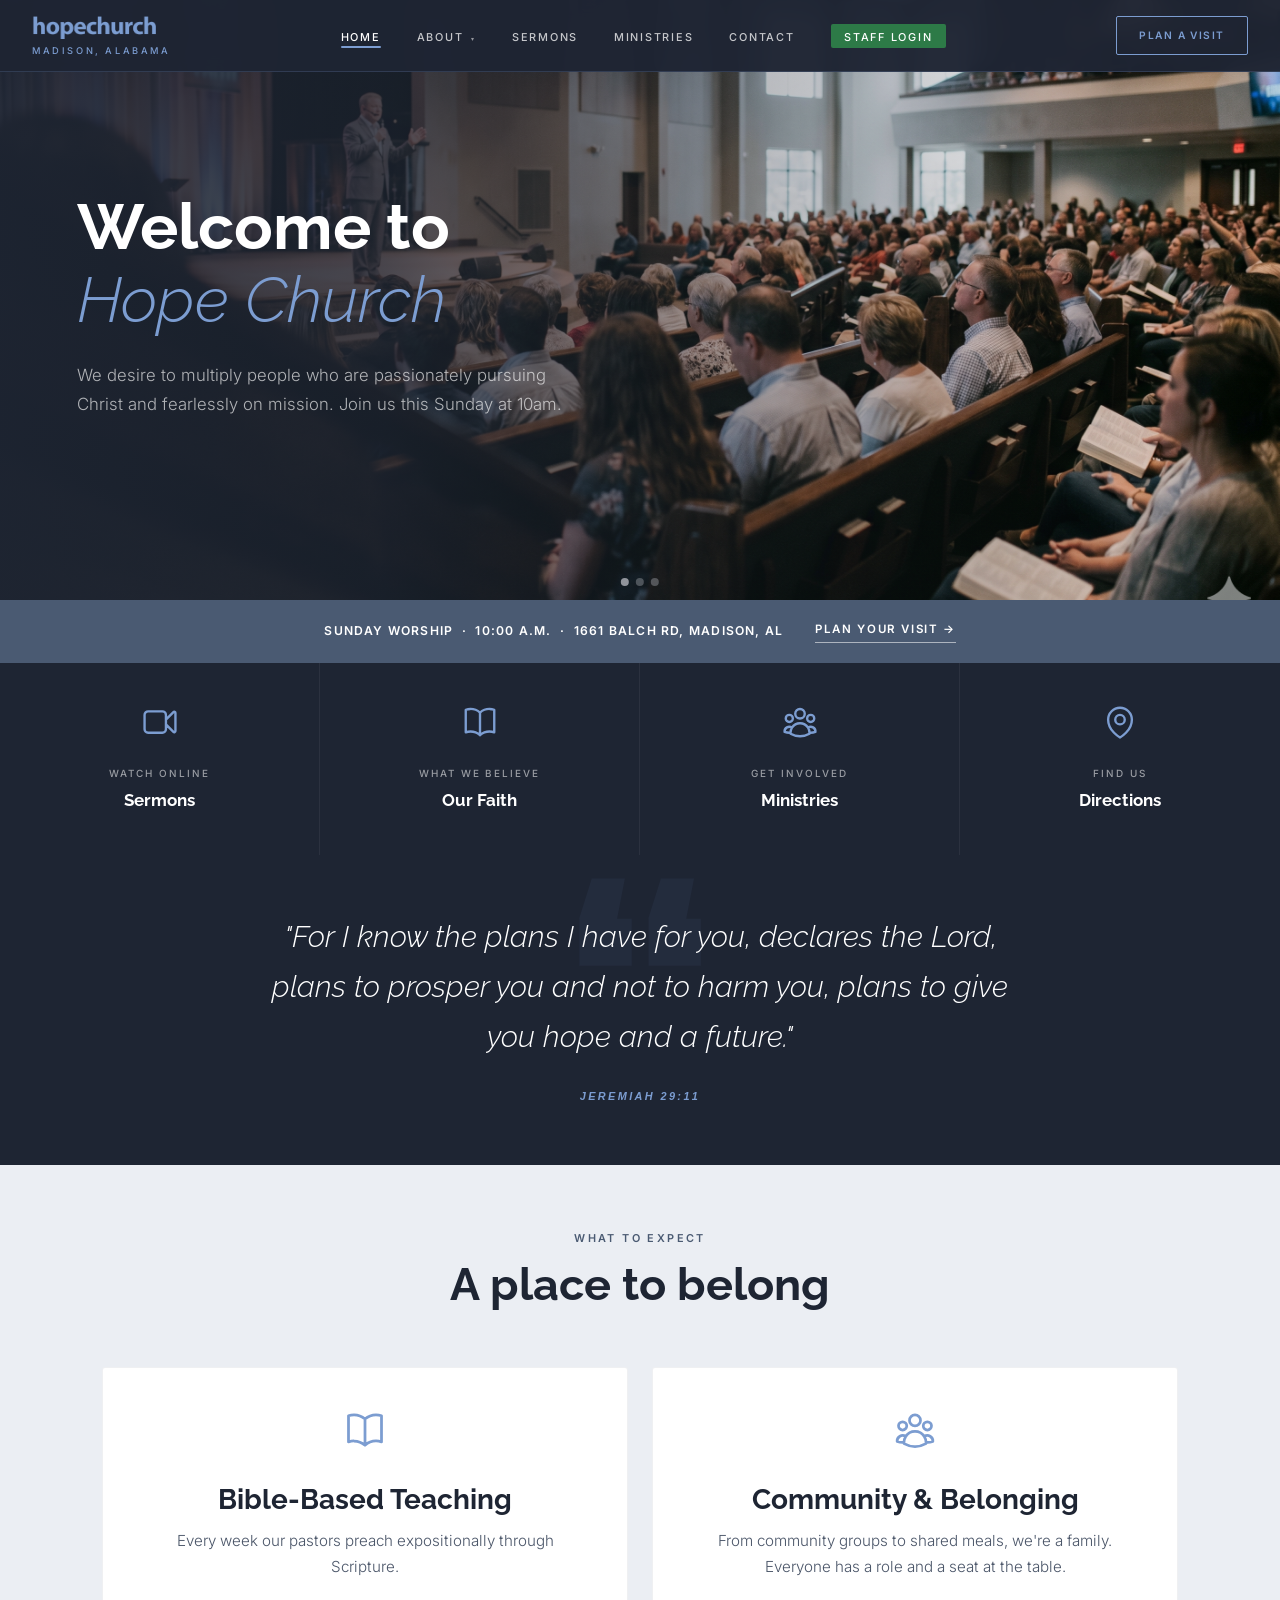
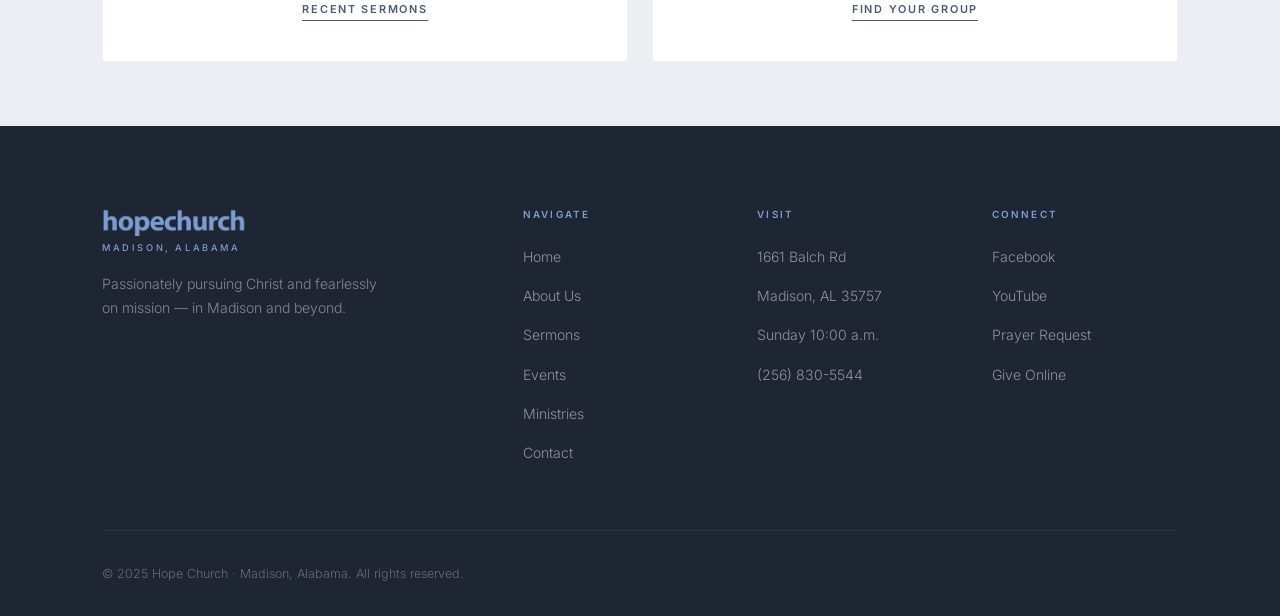
==== commit 43fcf3e0: "Rework sermons page, nav staff login, layout consistency, swipe support - Sermons: replace fake plac" ====
--- a/index.html
+++ b/index.html
@@ -135,6 +135,13 @@
 
   dots.forEach(function (dot, i) { dot.addEventListener('click', function () { goTo(i); }); });
 
+  var touchStartX = 0;
+  track.addEventListener('touchstart', function (e) { touchStartX = e.touches[0].clientX; }, { passive: true });
+  track.addEventListener('touchend', function (e) {
+    var dx = e.changedTouches[0].clientX - touchStartX;
+    if (Math.abs(dx) > 50) goTo(current + (dx < 0 ? 1 : -1));
+  }, { passive: true });
+
   setInterval(function () { goTo(current + 1); }, 10000);
 }());
 </script>
--- a/styles.css
+++ b/styles.css
@@ -142,6 +142,19 @@
   transition: background 0.2s, color 0.2s; border-radius: 2px;
 }
 .nav__cta:hover { background: var(--blue-lt); color: var(--white); }
+.nav__staff-login {
+  font-family: 'Inter', sans-serif;
+  font-size: 0.62rem; font-weight: 600;
+  letter-spacing: 0.13em; text-transform: uppercase;
+  padding: 0.35rem 0.85rem;
+  background: #2d7a47;
+  color: #ffffff !important;
+  border-radius: 2px;
+  transition: background 0.2s;
+  white-space: nowrap;
+}
+.nav__staff-login:hover { background: #235f38 !important; }
+.nav__staff-login::after { display: none !important; }
 .nav__toggle { display: none; flex-direction: column; gap: 5px; cursor: pointer; padding: 4px; }
 .nav__toggle span { display: block; width: 24px; height: 1.5px; background: var(--white); transition: transform 0.3s, opacity 0.3s; }
 
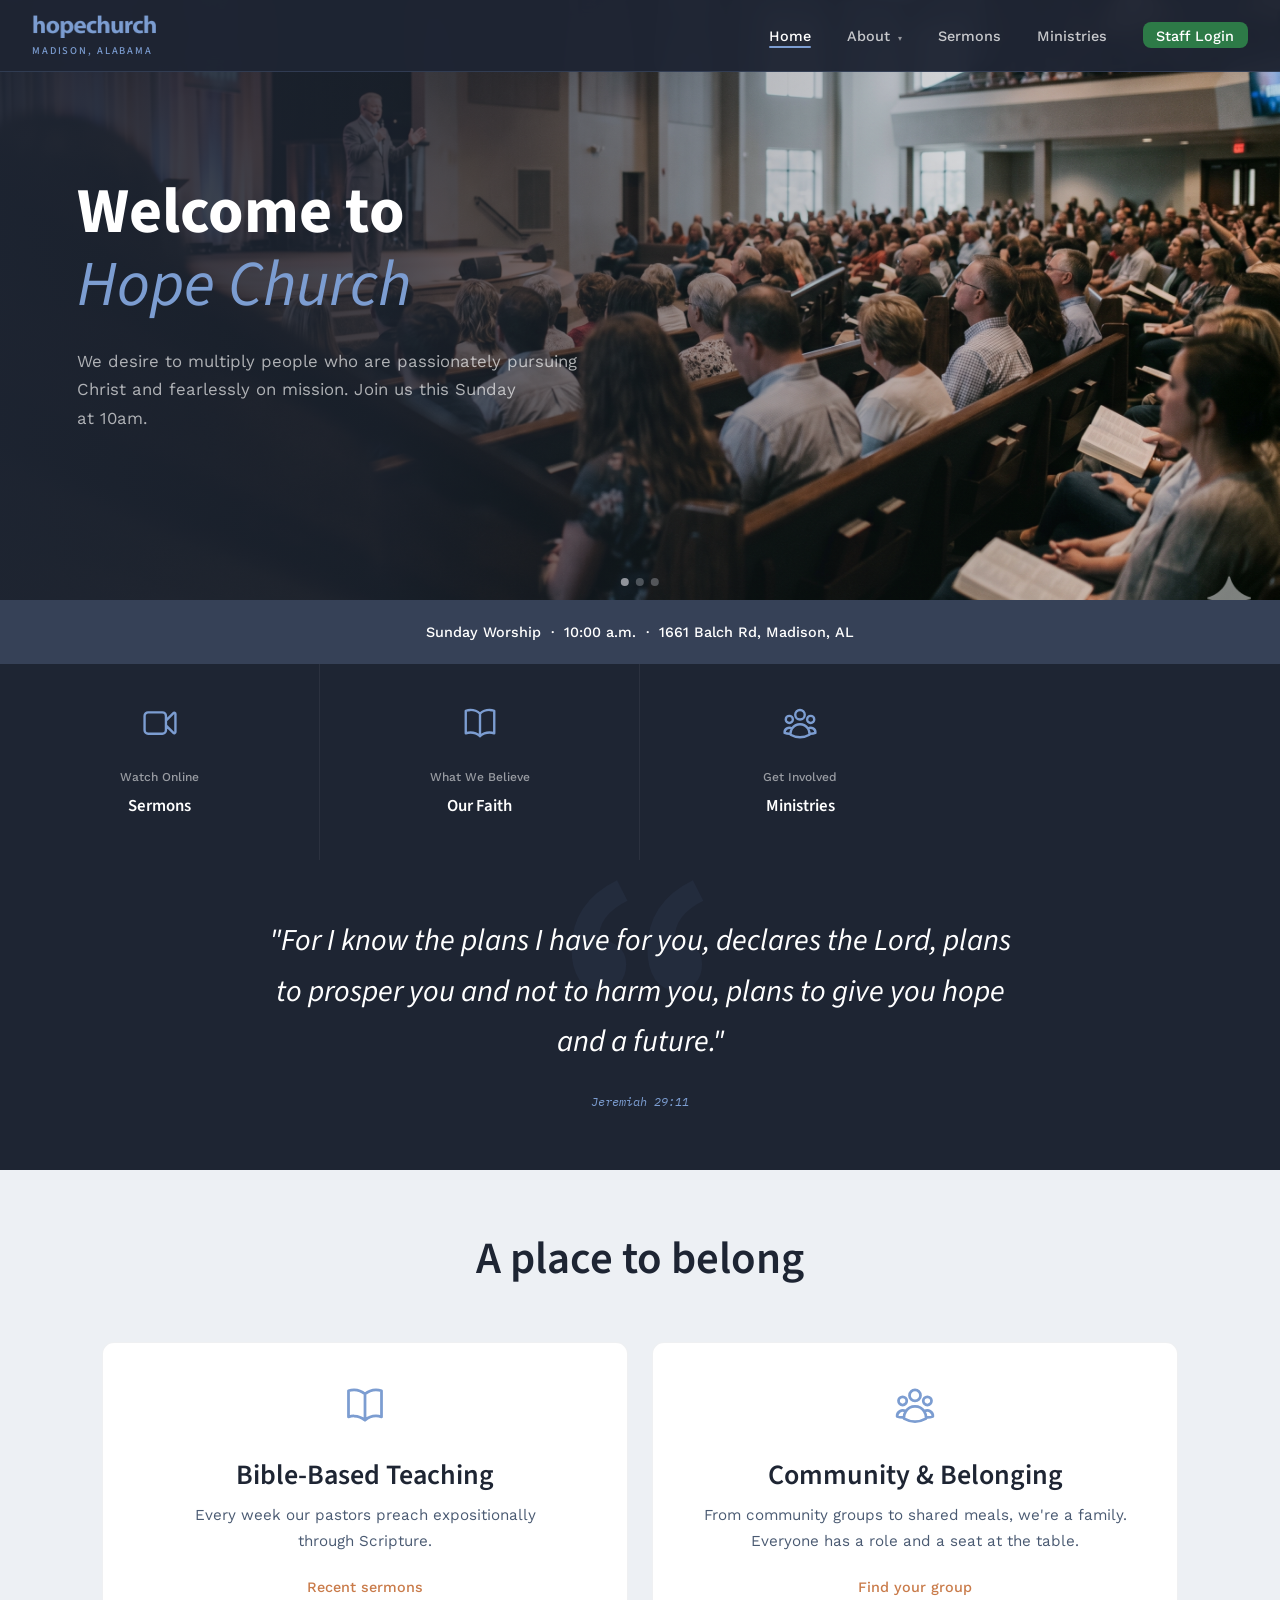
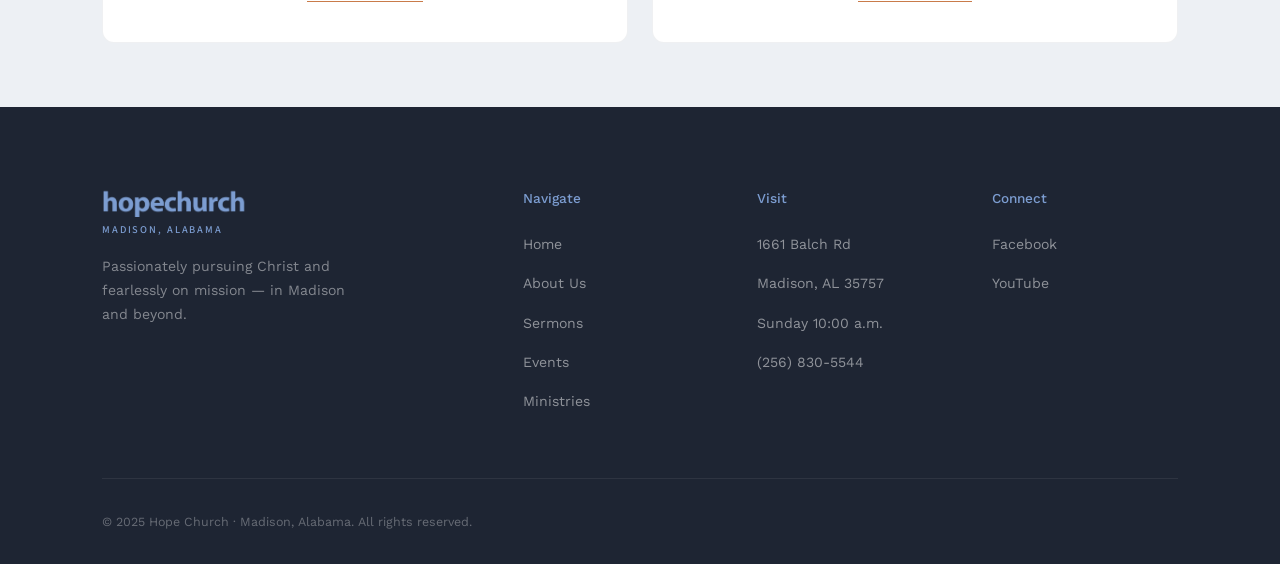
==== commit 9d5155c8: "UI polish: styles overhaul, remove contact page, nav/layout updates Co-Authored-By: Claude Sonnet 4." ====
--- a/index.html
+++ b/index.html
@@ -44,7 +44,6 @@
 <!-- ── Welcome Strip ── -->
 <div class="welcome-strip">
   <p>Sunday Worship &nbsp;·&nbsp; 10:00 a.m. &nbsp;·&nbsp; 1661 Balch Rd, Madison, AL</p>
-  <a href="contact.html">Plan Your Visit &rarr;</a>
 </div>
 
 <!-- ── Quick Links ── -->
@@ -70,14 +69,6 @@
     <div class="quick-link__label">Get Involved</div>
     <div class="quick-link__title">Ministries</div>
   </a>
-  <a class="quick-link" href="contact.html">
-    <svg class="quick-link__icon" viewBox="0 0 24 24" fill="none" stroke="currentColor" stroke-width="1.5">
-      <path d="M15 10.5a3 3 0 11-6 0 3 3 0 016 0z" stroke-linecap="round" stroke-linejoin="round"/>
-      <path d="M19.5 10.5c0 7.142-7.5 11.25-7.5 11.25S4.5 17.642 4.5 10.5a7.5 7.5 0 1115 0z" stroke-linecap="round" stroke-linejoin="round"/>
-    </svg>
-    <div class="quick-link__label">Find Us</div>
-    <div class="quick-link__title">Directions</div>
-  </a>
 </div>
 
 <!-- ── Scripture Verse ── -->
@@ -89,7 +80,6 @@
 <!-- ── Cards: What to Expect ── -->
 <section class="section section--warm">
   <div class="container text-center">
-    <span class="eyebrow">What to Expect</span>
     <h2>A place to belong</h2>
     <div class="card-grid">
       <div class="card">
--- a/styles.css
+++ b/styles.css
@@ -1,566 +1,600 @@
-@import url('https://fonts.googleapis.com/css2?family=Raleway:ital,wght@0,300;0,400;0,600;0,700;0,800;1,300;1,400&family=Inter:wght@300;400;500;600&display=swap');
-
-/* ── Variables ── */
-:root {
-  --blue:      #364157;
-  --blue-lt:   #7C9DD1;
-  --blue-mid:  #4a5a72;
-  --accent:    #8FA5BE;
-  --accent-lt: #B3C6DA;
-  --mens-dark: #6F6F6F;
-  --mens-lt:   #A6A6A6;
-  --womens-dark: #904E79;
-  --womens-lt:   #D17CD1;
-  --cream:     #F4F6F9;
-  --warm-lt:   #EBEef3;
-  --charcoal:  #1E2533;
-  --muted:     #4A5568;
-  --white:     #FFFFFF;
-  --section-pad: 4rem 0;
-  --max-w: 1140px;
-}
-
-*, *::before, *::after { box-sizing: border-box; margin: 0; padding: 0; }
-html { scroll-behavior: smooth; }
-body {
-  font-family: 'Inter', sans-serif;
-  font-weight: 300;
-  color: var(--charcoal);
-  background: var(--cream);
-  line-height: 1.7;
-}
-img { display: block; max-width: 100%; }
-a { text-decoration: none; color: inherit; }
-
-h1, h2, h3, h4 {
-  font-family: 'Raleway', sans-serif;
-  font-weight: 700;
-  line-height: 1.15;
-  color: var(--charcoal);
-}
-h1 { font-size: clamp(2.6rem, 5vw, 4.2rem); }
-h2 { font-size: clamp(1.9rem, 3.5vw, 2.8rem); }
-h3 { font-size: clamp(1.3rem, 2.5vw, 1.75rem); }
-h4 { font-size: 1.15rem; }
-p { font-size: 1rem; color: var(--muted); }
-
-.eyebrow {
-  font-family: 'Inter', sans-serif;
-  font-weight: 600;
-  font-size: 0.68rem;
-  letter-spacing: 0.22em;
-  text-transform: uppercase;
-  color: var(--blue-mid);
-  margin-bottom: 0.75rem;
-  display: block;
-}
-/* Eyebrow on dark backgrounds — restore lighter accent color */
-.section--dark .eyebrow,
-.hero .eyebrow,
-.page-hero .eyebrow { color: var(--blue-lt); }
-
-.container { max-width: var(--max-w); margin: 0 auto; padding: 0 2rem; }
-.section { padding: var(--section-pad); }
-.section--dark { background: var(--charcoal); color: var(--white); }
-.section--dark h1,.section--dark h2,.section--dark h3,.section--dark h4 { color: var(--white); }
-.section--dark p { color: rgba(255,255,255,0.65); }
-.section--warm { background: var(--warm-lt); }
-.text-center { text-align: center; }
-
-.btn {
-  display: inline-block;
-  padding: 0.85rem 2.2rem;
-  font-family: 'Inter', sans-serif;
-  font-weight: 600;
-  font-size: 0.72rem;
-  letter-spacing: 0.14em;
-  text-transform: uppercase;
-  border: 2px solid var(--blue);
-  color: var(--blue);
-  transition: background 0.22s, color 0.22s, border-color 0.22s;
-  cursor: pointer;
-  background: transparent;
-  border-radius: 2px;
-}
-.btn:hover { background: var(--blue); color: var(--white); }
-.btn--solid { background: var(--blue); color: var(--white); }
-.btn--solid:hover { background: var(--charcoal); border-color: var(--charcoal); }
-.btn--accent { border-color: var(--blue-lt); color: var(--blue-lt); }
-.btn--accent:hover { background: var(--blue-lt); color: var(--white); }
-.btn--white { border-color: var(--white); color: var(--white); }
-.btn--white:hover { background: var(--white); color: var(--charcoal); }
-
-.nav {
-  position: fixed; top: 0; left: 0; right: 0; z-index: 100;
-  padding: 0 2rem;
-  display: flex; align-items: center; justify-content: space-between;
-  height: 72px;
-  background: rgba(30, 37, 51, 0.97);
-  backdrop-filter: blur(8px);
-  border-bottom: 1px solid rgba(124, 157, 209, 0.2);
-  transition: background 0.3s;
-}
-.nav__logo { display: flex; flex-direction: column; gap: 4px; align-items: flex-start; }
-.nav__logo-img {
-  height: 26px;
-  width: auto;
-  display: block;
-}
-.nav__logo-img--footer {
-  height: 30px;
-}
-.nav__logo-sub {
-  font-family: 'Inter', sans-serif;
-  font-size: 0.58rem; font-weight: 500;
-  letter-spacing: 0.28em; text-transform: uppercase;
-  color: var(--blue-lt);
-}
-.nav__links { display: flex; list-style: none; gap: 2.25rem; }
-.nav__links a {
-  font-family: 'Inter', sans-serif;
-  font-size: 0.68rem; font-weight: 500;
-  letter-spacing: 0.16em; text-transform: uppercase;
-  color: rgba(255,255,255,0.75);
-  transition: color 0.2s;
-  position: relative; padding-bottom: 4px;
-}
-.nav__links a::after {
-  content: ''; position: absolute; bottom: 0; left: 0;
-  width: 0; height: 2px;
-  background: var(--blue-lt);
-  transition: width 0.25s; border-radius: 1px;
-}
-.nav__links a:hover, .nav__links a.active { color: var(--white); }
-.nav__links a:hover::after, .nav__links a.active::after { width: 100%; }
-.nav__cta {
-  font-family: 'Inter', sans-serif;
-  font-size: 0.64rem; font-weight: 600;
-  letter-spacing: 0.14em; text-transform: uppercase;
-  padding: 0.6rem 1.4rem;
-  border: 1.5px solid var(--blue-lt);
-  color: var(--blue-lt);
-  transition: background 0.2s, color 0.2s; border-radius: 2px;
-}
-.nav__cta:hover { background: var(--blue-lt); color: var(--white); }
-.nav__staff-login {
-  font-family: 'Inter', sans-serif;
-  font-size: 0.62rem; font-weight: 600;
-  letter-spacing: 0.13em; text-transform: uppercase;
-  padding: 0.35rem 0.85rem;
-  background: #2d7a47;
-  color: #ffffff !important;
-  border-radius: 2px;
-  transition: background 0.2s;
-  white-space: nowrap;
-}
-.nav__staff-login:hover { background: #235f38 !important; }
-.nav__staff-login::after { display: none !important; }
-.nav__toggle { display: none; flex-direction: column; gap: 5px; cursor: pointer; padding: 4px; }
-.nav__toggle span { display: block; width: 24px; height: 1.5px; background: var(--white); transition: transform 0.3s, opacity 0.3s; }
-
-/* ── Nav Dropdown ── */
-.has-dropdown { position: relative; }
-.dropdown-arrow { font-size: 0.55em; margin-left: 3px; opacity: 0.7; }
-.nav__dropdown {
-  display: none;
-  position: absolute;
-  top: 100%;
-  left: -1.25rem;
-  background: var(--charcoal);
-  border: 1px solid rgba(124,157,209,0.15);
-  border-top: 2px solid var(--blue-lt);
-  min-width: 190px;
-  list-style: none;
-  flex-direction: column;
-  padding: 0.4rem 0;
-  padding-top: 12px;
-  z-index: 200;
-  box-shadow: 0 8px 24px rgba(15,20,30,0.4);
-}
-.has-dropdown:hover .nav__dropdown { display: flex; }
-.nav__dropdown li a {
-  display: block;
-  padding: 0.6rem 1.25rem;
-  font-family: 'Inter', sans-serif;
-  font-size: 0.67rem;
-  font-weight: 500;
-  letter-spacing: 0.14em;
-  text-transform: uppercase;
-  color: rgba(255,255,255,0.7);
-  transition: color 0.2s, background 0.2s;
-  white-space: nowrap;
-}
-.nav__dropdown li a:hover,
-.nav__dropdown li a.active { color: var(--white); background: rgba(124,157,209,0.1); }
-.nav__dropdown li a::after { display: none !important; }
-
-.hero {
-  padding: calc(72px + 3.5rem) 0 5rem;
-  min-height: 600px;
-  display: flex; align-items: center;
-  position: relative; overflow: hidden;
-  background: var(--charcoal);
-}
-.hero__bg {
-  position: absolute; inset: 0;
-  background:
-    radial-gradient(ellipse at 70% 40%, rgba(124,157,209,0.15) 0%, transparent 55%),
-    radial-gradient(ellipse at 10% 90%, rgba(30,37,51,0.8) 0%, transparent 50%);
-}
-.hero__cross {
-  position: absolute; right: 6%; top: 50%; transform: translateY(-50%);
-  opacity: 0.035; font-size: 28rem;
-  font-family: 'Raleway', sans-serif; font-weight: 800;
-  color: var(--white); line-height: 1;
-  user-select: none; pointer-events: none;
-}
-/* Full-bleed carousel background */
-.hero__carousel-bg {
-  position: absolute;
-  inset: 0;
-  z-index: 0;
-}
-.hero__carousel-bg,
-.hero__carousel-bg .carousel,
-.hero__carousel-bg .carousel__track,
-.hero__carousel-bg .carousel__slide {
-  width: 100%;
-  height: 100%;
-}
-.hero__carousel-bg .carousel {
-  aspect-ratio: unset;
-  border-radius: 0;
-}
-/* Left-to-right gradient: opaque charcoal on left, fades to transparent */
-.hero__overlay {
-  position: absolute;
-  inset: 0;
-  z-index: 1;
-  pointer-events: none;
-  background: linear-gradient(
-    to right,
-    rgba(30, 37, 51, 0.94) 0%,
-    rgba(30, 37, 51, 0.80) 30%,
-    rgba(30, 37, 51, 0.30) 60%,
-    transparent 100%
-  );
-}
-.hero__content { position: relative; z-index: 2; max-width: 520px; text-align: left; }
-
-/* ── Image Carousel ── */
-.carousel {
-  position: relative;
-  overflow: hidden;
-  border-radius: 4px;
-  aspect-ratio: 16 / 10;
-  background: var(--blue-mid);
-}
-.carousel__track {
-  position: relative;
-  height: 100%;
-}
-.carousel__slide {
-  position: absolute;
-  inset: 0;
-  opacity: 0;
-  transition: opacity 1s ease-in-out;
-}
-.carousel__slide.active {
-  opacity: 1;
-}
-.carousel__slide img {
-  width: 100%;
-  height: 100%;
-  object-fit: cover;
-  display: block;
-}
-.carousel__btn {
-  position: absolute;
-  top: 50%;
-  transform: translateY(-50%);
-  background: rgba(0, 0, 0, 0.45);
-  border: none;
-  color: var(--white);
-  font-size: 2rem;
-  line-height: 1;
-  width: 44px;
-  height: 44px;
-  cursor: pointer;
-  display: flex;
-  align-items: center;
-  justify-content: center;
-  transition: background 0.2s;
-  border-radius: 2px;
-  z-index: 10;
-}
-.carousel__btn:hover { background: rgba(0, 0, 0, 0.72); }
-.carousel__btn--prev { left: 0.75rem; }
-.carousel__btn--next { right: 0.75rem; }
-.carousel__dots {
-  position: absolute;
-  bottom: 0.85rem;
-  left: 50%;
-  transform: translateX(-50%);
-  display: flex;
-  gap: 0.45rem;
-  z-index: 10;
-}
-.carousel__dot {
-  width: 8px;
-  height: 8px;
-  border-radius: 50%;
-  background: rgba(255, 255, 255, 0.45);
-  cursor: pointer;
-  transition: background 0.2s;
-}
-.carousel__dot.active { background: var(--white); }
-.hero h1 { color: var(--white); margin-bottom: 1.5rem; }
-.hero h1 em { font-style: italic; font-weight: 300; color: var(--blue-lt); }
-.hero__sub { font-size: 1.05rem; color: rgba(255,255,255,0.65); margin-bottom: 2.5rem; max-width: 500px; }
-.hero__meta {
-  display: flex; align-items: center; gap: 2rem;
-  margin-top: 3rem; padding-top: 2rem;
-  border-top: 1px solid rgba(255,255,255,0.12); flex-wrap: wrap;
-}
-.hero__meta-item { display: flex; flex-direction: column; gap: 2px; }
-.hero__meta-label {
-  font-family: 'Inter', sans-serif;
-  font-size: 0.62rem; letter-spacing: 0.22em;
-  text-transform: uppercase; color: var(--blue-lt); font-weight: 600;
-}
-.hero__meta-value { font-size: 0.95rem; color: rgba(255,255,255,0.85); font-weight: 400; }
-.hero__btns { display: flex; gap: 1rem; flex-wrap: wrap; }
-
-.page-hero {
-  background: var(--charcoal); padding: 7rem 0 3.5rem;
-  padding-top: calc(72px + 2.5rem);
-  position: relative; overflow: hidden;
-}
-.page-hero::before {
-  content: ''; position: absolute; inset: 0;
-  background: radial-gradient(ellipse at 80% 50%, rgba(124,157,209,0.1) 0%, transparent 60%);
-}
-.page-hero h1 { color: var(--white); }
-.page-hero p { color: rgba(255,255,255,0.6); max-width: 550px; margin-top: 1rem; }
-
-.welcome-strip {
-  background: var(--blue-mid); padding: 1.25rem 2rem;
-  display: flex; align-items: center; justify-content: center; gap: 2rem; flex-wrap: wrap;
-}
-.welcome-strip p {
-  color: var(--white); font-size: 0.76rem; font-weight: 600;
-  letter-spacing: 0.1em; text-transform: uppercase; font-family: 'Inter', sans-serif;
-}
-.welcome-strip a {
-  font-size: 0.72rem; font-weight: 600; letter-spacing: 0.14em; text-transform: uppercase;
-  color: var(--white); border-bottom: 1px solid rgba(255,255,255,0.55);
-  padding-bottom: 2px; transition: border-color 0.2s; font-family: 'Inter', sans-serif;
-}
-.welcome-strip a:hover { border-color: var(--white); }
-
-.card-grid { display: grid; grid-template-columns: repeat(auto-fit, minmax(300px, 1fr)); gap: 1.5rem; margin-top: 3.5rem; }
-.card {
-  background: var(--white); border: 1px solid rgba(54,65,87,0.08);
-  padding: 2.5rem; transition: transform 0.25s, box-shadow 0.25s; border-radius: 3px;
-}
-.card:hover { box-shadow: 0 4px 16px rgba(54,65,87,0.1); }
-.card__icon { width: 44px; height: 44px; margin-bottom: 1.5rem; color: var(--blue-lt); }
-.card h3 { margin-bottom: 0.75rem; color: var(--charcoal); }
-.card p { font-size: 0.95rem; }
-.card a.link {
-  display: inline-block; margin-top: 1.25rem;
-  font-family: 'Inter', sans-serif; font-size: 0.68rem; font-weight: 600;
-  letter-spacing: 0.16em; text-transform: uppercase;
-  color: var(--blue-mid); border-bottom: 1px solid var(--blue-mid);
-  padding-bottom: 2px; transition: color 0.2s, border-color 0.2s;
-}
-.card a.link:hover { color: var(--charcoal); border-color: var(--charcoal); }
-
-.split { display: grid; grid-template-columns: 1fr 1fr; gap: 5rem; align-items: center; }
-.split--reverse .split__visual { order: -1; }
-.split__visual { position: relative; }
-.split__img-box {
-  width: 100%; aspect-ratio: 4/3; background: var(--warm-lt);
-  position: relative; overflow: hidden; border-radius: 2px;
-}
-.split__img-box img { width: 100%; height: 100%; object-fit: cover; }
-.split__img-accent {
-  position: absolute; width: 60%; aspect-ratio: 1; background: var(--charcoal);
-  bottom: -2rem; left: -2rem; z-index: -1; opacity: 0.12;
-}
-.split__img-accent--blue { background: var(--blue-lt); opacity: 0.2; }
-.split__text h2 { margin-bottom: 1.25rem; }
-.split__text p { margin-bottom: 1.5rem; }
-
-.verse-banner {
-  padding: 3.5rem 2rem; text-align: center; background: var(--charcoal);
-  position: relative; overflow: hidden;
-}
-.verse-banner::before {
-  content: '\201C'; position: absolute; top: -1rem; left: 50%; transform: translateX(-50%);
-  font-family: 'Raleway', sans-serif; font-weight: 800; font-size: 20rem;
-  color: rgba(124,157,209,0.06); line-height: 1; pointer-events: none;
-}
-.verse-banner blockquote {
-  font-family: 'Raleway', sans-serif; font-style: italic; font-weight: 300;
-  font-size: clamp(1.3rem, 2.5vw, 1.9rem); color: var(--white);
-  max-width: 750px; margin: 0 auto 1.25rem; line-height: 1.65; position: relative;
-}
-.verse-banner cite {
-  font-family: 'Inter', sans-serif; font-size: 0.68rem; font-weight: 600;
-  letter-spacing: 0.22em; text-transform: uppercase; color: var(--blue-lt);
-}
-
-.divider { width: 48px; height: 3px; background: var(--blue-lt); margin: 1.5rem auto; border-radius: 2px; }
-.divider--left { margin-left: 0; }
-
-.quick-links { display: grid; grid-template-columns: repeat(4, 1fr); background: var(--charcoal); }
-.quick-link {
-  padding: 2.5rem 2rem; text-align: center;
-  border-right: 1px solid rgba(255,255,255,0.06);
-  transition: background 0.2s; cursor: pointer; text-decoration: none; display: block;
-}
-.quick-link:last-child { border-right: none; }
-.quick-link:hover { background: rgba(124,157,209,0.1); }
-.quick-link__icon { width: 38px; height: 38px; margin: 0 auto 1rem; color: var(--blue-lt); }
-.quick-link__label {
-  font-family: 'Inter', sans-serif; font-size: 0.62rem; font-weight: 500;
-  letter-spacing: 0.2em; text-transform: uppercase; color: rgba(255,255,255,0.55);
-}
-.quick-link__title {
-  font-family: 'Raleway', sans-serif; font-size: 1.05rem; font-weight: 700;
-  color: var(--white); margin-top: 0.3rem;
-}
-
-.sermon-list { margin-top: 3rem; }
-.sermon-item {
-  display: grid; grid-template-columns: 1fr auto; align-items: center;
-  gap: 2rem; padding: 2rem 0; border-bottom: 1px solid rgba(54,65,87,0.08);
-}
-.sermon-item:first-child { border-top: 1px solid rgba(54,65,87,0.08); }
-.sermon-item__series {
-  font-family: 'Inter', sans-serif; font-size: 0.62rem; font-weight: 600;
-  letter-spacing: 0.2em; text-transform: uppercase; color: var(--blue-mid); margin-bottom: 0.4rem;
-}
-.sermon-item h3 { margin-bottom: 0.3rem; font-size: 1.25rem; color: var(--charcoal); }
-.sermon-item__meta { font-size: 0.85rem; color: var(--muted); }
-
-.team-grid { display: grid; grid-template-columns: repeat(auto-fit, minmax(240px, 1fr)); gap: 2rem; margin-top: 3.5rem; }
-.team-card { text-align: center; }
-.team-card__photo {
-  width: 160px; height: 160px; border-radius: 50%; background: var(--warm-lt);
-  margin: 0 auto 1.25rem; overflow: hidden; border: 3px solid var(--warm-lt); transition: border-color 0.25s;
-}
-.team-card:hover .team-card__photo { border-color: var(--blue-lt); }
-.team-card__photo img { width: 100%; height: 100%; object-fit: cover; }
-.team-card h4 { margin-bottom: 0.2rem; color: var(--charcoal); }
-.team-card__role {
-  font-family: 'Inter', sans-serif; font-size: 0.68rem; font-weight: 600;
-  letter-spacing: 0.18em; text-transform: uppercase; color: var(--blue-mid);
-}
-
-.ministry-grid { display: grid; grid-template-columns: repeat(auto-fit, minmax(340px, 1fr)); gap: 0; margin-top: 3.5rem; }
-.ministry-card {
-  padding: 3rem; border: 1px solid rgba(54,65,87,0.08);
-  margin: -1px 0 0 -1px; transition: background 0.25s;
-}
-.ministry-card:hover { background: var(--white); }
-.ministry-card__tag {
-  display: inline-block; padding: 0.25rem 0.85rem;
-  font-family: 'Inter', sans-serif; font-size: 0.62rem; font-weight: 600;
-  letter-spacing: 0.14em; text-transform: uppercase;
-  background: rgba(74,90,114,0.1); color: var(--blue-mid);
-  border-radius: 2px; margin-bottom: 1.25rem;
-}
-.ministry-card__tag--mens { background: rgba(111,111,111,0.1); color: var(--mens-dark); }
-.ministry-card__tag--womens { background: rgba(144,78,121,0.1); color: var(--womens-dark); }
-.ministry-card h3 { margin-bottom: 0.75rem; font-size: 1.45rem; color: var(--charcoal); }
-.ministry-card p { margin-bottom: 1.5rem; font-size: 0.95rem; }
-
-.form-grid { display: grid; grid-template-columns: 1fr 1fr; gap: 1.5rem; margin-top: 2.5rem; }
-.form-group { display: flex; flex-direction: column; gap: 0.5rem; }
-.form-group--full { grid-column: 1 / -1; }
-.form-group label {
-  font-family: 'Inter', sans-serif; font-size: 0.68rem; font-weight: 600;
-  letter-spacing: 0.14em; text-transform: uppercase; color: var(--blue-mid);
-}
-.form-group input, .form-group textarea, .form-group select {
-  padding: 0.85rem 1rem; border: 1px solid rgba(54,65,87,0.18);
-  background: var(--white); font-family: 'Inter', sans-serif;
-  font-size: 0.95rem; font-weight: 400; color: var(--charcoal);
-  outline: none; transition: border-color 0.2s, box-shadow 0.2s;
-  -webkit-appearance: none; border-radius: 2px;
-}
-.form-group input:focus, .form-group textarea:focus, .form-group select:focus {
-  border-color: var(--blue-lt); box-shadow: 0 0 0 3px rgba(124,157,209,0.15);
-}
-.form-group textarea { resize: vertical; min-height: 140px; }
-
-.info-boxes { display: grid; grid-template-columns: repeat(3, 1fr); gap: 2rem; margin-top: 3.5rem; }
-.info-box {
-  padding: 2rem; background: var(--white);
-  border-left: 3px solid var(--blue-lt); border-radius: 0 2px 2px 0;
-}
-.info-box h4 {
-  font-family: 'Inter', sans-serif; font-size: 0.68rem; font-weight: 600;
-  letter-spacing: 0.2em; text-transform: uppercase; color: var(--blue-mid); margin-bottom: 0.75rem;
-}
-.info-box p { font-size: 0.95rem; line-height: 1.6; color: var(--charcoal); }
-
-.footer { background: var(--charcoal); color: var(--white); padding: 5rem 0 2rem; }
-.footer__grid {
-  display: grid; grid-template-columns: 2fr 1fr 1fr 1fr; gap: 3rem;
-  padding-bottom: 4rem; border-bottom: 1px solid rgba(255,255,255,0.07); margin-bottom: 2rem;
-}
-.footer__brand .nav__logo-main { font-size: 1.5rem; }
-.footer__brand p { margin-top: 1rem; font-size: 0.88rem; color: rgba(255,255,255,0.45); max-width: 280px; line-height: 1.7; }
-.footer__col h5 {
-  font-family: 'Inter', sans-serif; font-size: 0.62rem; font-weight: 600;
-  letter-spacing: 0.22em; text-transform: uppercase; color: var(--blue-lt); margin-bottom: 1.25rem;
-}
-.footer__col ul { list-style: none; display: flex; flex-direction: column; gap: 0.75rem; }
-.footer__col ul li a,
-.footer__col ul li span { font-size: 0.88rem; color: rgba(255,255,255,0.5); }
-.footer__col ul li a { transition: color 0.2s; }
-.footer__col ul li a:hover { color: var(--white); }
-.footer__bottom { display: flex; align-items: center; justify-content: space-between; flex-wrap: wrap; gap: 1rem; }
-.footer__bottom p { font-size: 0.78rem; color: rgba(255,255,255,0.32); }
-
-/* animations removed for a simpler, calmer presentation */
-
-@media (max-width: 900px) {
-  .split { grid-template-columns: 1fr; gap: 3rem; }
-  .split--reverse .split__visual { order: 0; }
-  .quick-links { grid-template-columns: repeat(2, 1fr); }
-  .footer__grid { grid-template-columns: 1fr 1fr; }
-  .info-boxes { grid-template-columns: 1fr; }
-  .hero__overlay {
-    background: linear-gradient(
-      to bottom,
-      rgba(30, 37, 51, 0.80) 0%,
-      rgba(30, 37, 51, 0.65) 60%,
-      rgba(30, 37, 51, 0.40) 100%
-    );
-  }
-}
-@media (max-width: 700px) {
-  .nav__links, .nav__cta { display: none; }
-  .nav__toggle { display: flex; }
-  .nav.open .nav__links {
-    display: flex; flex-direction: column; position: absolute;
-    top: 72px; left: 0; right: 0; background: var(--charcoal);
-    padding: 2rem; gap: 1.5rem; border-top: 1px solid rgba(255,255,255,0.08);
-  }
-  /* Mobile dropdown: show sub-items inline */
-  .nav.open .has-dropdown .nav__dropdown {
-    display: flex; position: static;
-    border: none; border-left: 2px solid var(--blue-lt);
-    box-shadow: none; padding: 0.25rem 0 0 1rem;
-    margin-top: 0.5rem; background: transparent;
-  }
-  .nav.open .nav__dropdown li a { padding: 0.4rem 0; font-size: 0.65rem; }
-  .dropdown-arrow { display: none; }
-  .quick-links { grid-template-columns: 1fr 1fr; }
-  .form-grid { grid-template-columns: 1fr; }
-  .footer__grid { grid-template-columns: 1fr; }
-}
+@import url('https://fonts.googleapis.com/css2?family=IBM+Plex+Mono:wght@400;500&family=Source+Sans+3:wght@400;600;700&family=Work+Sans:wght@400;500&display=swap');
+
+/* ── Variables ── */
+:root {
+  /* Surfaces */
+  --navy:      #1E2533;
+  --slate:     #364157;
+  --slate-mid: #4a5a72;
+
+  /* Accents */
+  --periwinkle: #7C9DD1;
+  --terracotta: #C97B4A;
+  --terracotta-dk: #9C5B34;
+  --gold:       #E8B86D;
+
+  /* Ministry palettes — do not change */
+  --mens-dark:   #6F6F6F;
+  --mens-lt:     #A6A6A6;
+  --womens-dark: #904E79;
+  --womens-lt:   #D17CD1;
+
+  /* Backgrounds */
+  --page-bg:  #F4F5F2;
+  --surface:  #FFFFFF;
+  --surface-lt: #EDF0F4;
+
+  /* Text */
+  --text-primary:   #1E2533;
+  --text-body:      #4a5a72;
+  --text-muted:     rgba(74, 90, 114, 0.7);
+  --white:     #FFFFFF;
+
+  /* Layout */
+  --section-pad: 4rem 0;
+  --max-w: 1140px;
+
+  /* Radius */
+  --r-tag:    4px;
+  --r-btn:    8px;
+  --r-card:   12px;
+  --r-pill:   999px;
+}
+
+*, *::before, *::after { box-sizing: border-box; margin: 0; padding: 0; }
+html { scroll-behavior: smooth; }
+body {
+  font-family: 'Work Sans', system-ui, sans-serif;
+  font-weight: 400;
+  color: var(--text-primary);
+  background: var(--page-bg);
+  line-height: 1.7;
+}
+img { display: block; max-width: 100%; }
+a { text-decoration: none; color: inherit; }
+
+h1, h2, h3, h4 {
+  font-family: 'Source Sans 3', sans-serif;
+  font-weight: 700;
+  line-height: 1.15;
+  color: var(--text-primary);
+}
+h1 { font-size: clamp(2.6rem, 5vw, 4.2rem); font-weight: 700; text-wrap: balance; }
+h2 { font-size: clamp(1.9rem, 3.5vw, 2.8rem); font-weight: 600; text-wrap: balance; }
+h3 { font-size: clamp(1.3rem, 2.5vw, 1.75rem); font-weight: 600; text-wrap: balance; }
+h4 { font-size: 1.15rem; font-weight: 600; }
+p { font-size: 1rem; color: var(--text-body); text-wrap: pretty; }
+
+.eyebrow {
+  font-family: 'Source Sans 3', sans-serif;
+  font-weight: 600;
+  font-size: 0.85rem;
+  color: var(--slate-mid);
+  margin-bottom: 0.75rem;
+  display: block;
+}
+.section--dark .eyebrow,
+.hero .eyebrow,
+.page-hero .eyebrow { color: var(--periwinkle); }
+
+.container { max-width: var(--max-w); margin: 0 auto; padding: 0 2rem; }
+.section { padding: var(--section-pad); }
+.section--dark { background: var(--navy); color: var(--white); }
+.section--dark h1,.section--dark h2,.section--dark h3,.section--dark h4 { color: var(--white); }
+.section--dark p { color: rgba(255,255,255,0.65); }
+.section--warm { background: var(--surface-lt); }
+.text-center { text-align: center; }
+
+/* ── Buttons ── */
+.btn {
+  display: inline-block;
+  padding: 0.85rem 2.2rem;
+  font-family: 'Work Sans', sans-serif;
+  font-weight: 500;
+  font-size: 0.95rem;
+  border: 2px solid var(--terracotta);
+  color: var(--terracotta);
+  transition: background 0.22s, color 0.22s, border-color 0.22s;
+  cursor: pointer;
+  background: transparent;
+  border-radius: var(--r-btn);
+}
+.btn:hover { background: var(--terracotta); color: var(--white); }
+.btn--solid { background: var(--navy); color: var(--white); border-color: var(--navy); }
+.btn--solid:hover { background: var(--slate); border-color: var(--slate); }
+.btn--accent { border-color: var(--periwinkle); color: var(--periwinkle); }
+.btn--accent:hover { background: var(--periwinkle); color: var(--white); }
+.btn--white { border-color: var(--white); color: var(--white); }
+.btn--white:hover { background: var(--white); color: var(--navy); }
+
+/* ── Nav ── */
+.nav {
+  position: fixed; top: 0; left: 0; right: 0; z-index: 100;
+  padding: 0 2rem;
+  display: flex; align-items: center; justify-content: space-between;
+  height: 72px;
+  background: rgba(30, 37, 51, 0.97);
+  backdrop-filter: blur(8px);
+  border-bottom: 1px solid rgba(124, 157, 209, 0.2);
+  transition: background 0.3s;
+}
+.nav__logo { display: flex; flex-direction: column; gap: 4px; align-items: flex-start; }
+.nav__logo-img {
+  height: 26px;
+  width: auto;
+  display: block;
+}
+.nav__logo-img--footer {
+  height: 30px;
+}
+.nav__logo-sub {
+  font-family: 'Myriad Pro', 'Source Sans 3', sans-serif;
+  font-size: 0.65rem; font-weight: 500;
+  letter-spacing: 0.18em; text-transform: uppercase;
+  color: var(--periwinkle);
+}
+.nav__links { display: flex; list-style: none; gap: 2.25rem; }
+.nav__links a {
+  font-family: 'Work Sans', sans-serif;
+  font-size: 0.9rem; font-weight: 500;
+  color: rgba(255,255,255,0.75);
+  transition: color 0.2s;
+  position: relative; padding-bottom: 4px;
+}
+.nav__links a::after {
+  content: ''; position: absolute; bottom: 0; left: 0;
+  width: 100%; height: 2px;
+  background: var(--periwinkle);
+  transform: scaleX(0);
+  transform-origin: left;
+  transition: transform 0.25s; border-radius: 1px;
+}
+.nav__links a:hover, .nav__links a.active { color: var(--white); }
+.nav__links a:hover::after, .nav__links a.active::after { transform: scaleX(1); }
+.nav__cta {
+  font-family: 'Work Sans', sans-serif;
+  font-size: 0.9rem; font-weight: 500;
+  padding: 0.6rem 1.4rem;
+  border: 1.5px solid var(--periwinkle);
+  color: var(--periwinkle);
+  transition: background 0.2s, color 0.2s; border-radius: var(--r-btn);
+}
+.nav__cta:hover { background: var(--periwinkle); color: var(--white); }
+.nav__staff-login {
+  font-family: 'Work Sans', sans-serif;
+  font-size: 0.85rem; font-weight: 500;
+  padding: 0.35rem 0.85rem;
+  background: #2d7a47;
+  color: #ffffff !important;
+  border-radius: var(--r-btn);
+  transition: background 0.2s;
+  white-space: nowrap;
+}
+.nav__staff-login:hover { background: #235f38 !important; }
+.nav__staff-login::after { display: none !important; }
+.nav__toggle { display: none; flex-direction: column; gap: 5px; cursor: pointer; padding: 4px; }
+.nav__toggle span { display: block; width: 24px; height: 1.5px; background: var(--white); transition: transform 0.3s, opacity 0.3s; }
+
+/* ── Nav Dropdown ── */
+.has-dropdown { position: relative; }
+.dropdown-arrow { font-size: 0.55em; margin-left: 3px; opacity: 0.7; }
+.nav__dropdown {
+  display: none;
+  position: absolute;
+  top: 100%;
+  left: -1.25rem;
+  background: var(--navy);
+  border: 1px solid rgba(124,157,209,0.15);
+  border-top: 2px solid var(--periwinkle);
+  min-width: 190px;
+  list-style: none;
+  flex-direction: column;
+  padding: 0.4rem 0;
+  padding-top: 12px;
+  z-index: 200;
+  box-shadow: 0 8px 24px rgba(15,20,30,0.4);
+}
+.has-dropdown:hover .nav__dropdown { display: flex; }
+.nav__dropdown li a {
+  display: block;
+  padding: 0.6rem 1.25rem;
+  font-family: 'Work Sans', sans-serif;
+  font-size: 0.88rem;
+  font-weight: 500;
+  color: rgba(255,255,255,0.7);
+  transition: color 0.2s, background 0.2s;
+  white-space: nowrap;
+}
+.nav__dropdown li a:hover,
+.nav__dropdown li a.active { color: var(--white); background: rgba(124,157,209,0.1); }
+.nav__dropdown li a::after { display: none !important; }
+
+/* ── Hero ── */
+.hero {
+  padding: calc(72px + 3.5rem) 0 5rem;
+  min-height: 600px;
+  display: flex; align-items: center;
+  position: relative; overflow: hidden;
+  background: var(--navy);
+}
+.hero__bg {
+  position: absolute; inset: 0;
+  background:
+    radial-gradient(ellipse at 70% 40%, rgba(124,157,209,0.15) 0%, transparent 55%),
+    radial-gradient(ellipse at 10% 90%, rgba(30,37,51,0.8) 0%, transparent 50%);
+}
+.hero__cross {
+  position: absolute; right: 6%; top: 50%; transform: translateY(-50%);
+  opacity: 0.035; font-size: 28rem;
+  font-family: 'Source Sans 3', sans-serif; font-weight: 700;
+  color: var(--white); line-height: 1;
+  user-select: none; pointer-events: none;
+}
+.hero__carousel-bg {
+  position: absolute;
+  inset: 0;
+  z-index: 0;
+}
+.hero__carousel-bg,
+.hero__carousel-bg .carousel,
+.hero__carousel-bg .carousel__track,
+.hero__carousel-bg .carousel__slide {
+  width: 100%;
+  height: 100%;
+}
+.hero__carousel-bg .carousel {
+  aspect-ratio: unset;
+  border-radius: 0;
+}
+.hero__overlay {
+  position: absolute;
+  inset: 0;
+  z-index: 1;
+  pointer-events: none;
+  background: linear-gradient(
+    to right,
+    rgba(30, 37, 51, 0.94) 0%,
+    rgba(30, 37, 51, 0.80) 30%,
+    rgba(30, 37, 51, 0.30) 60%,
+    transparent 100%
+  );
+}
+.hero__content { position: relative; z-index: 2; max-width: 520px; text-align: left; }
+
+/* ── Image Carousel ── */
+.carousel {
+  position: relative;
+  overflow: hidden;
+  border-radius: var(--r-card);
+  aspect-ratio: 16 / 10;
+  background: var(--slate-mid);
+}
+.carousel__track {
+  position: relative;
+  height: 100%;
+}
+.carousel__slide {
+  position: absolute;
+  inset: 0;
+  opacity: 0;
+  transition: opacity 1s ease-in-out;
+}
+.carousel__slide.active {
+  opacity: 1;
+}
+.carousel__slide img {
+  width: 100%;
+  height: 100%;
+  object-fit: cover;
+  display: block;
+}
+.carousel__btn {
+  position: absolute;
+  top: 50%;
+  transform: translateY(-50%);
+  background: rgba(0, 0, 0, 0.45);
+  border: none;
+  color: var(--white);
+  font-size: 2rem;
+  line-height: 1;
+  width: 44px;
+  height: 44px;
+  cursor: pointer;
+  display: flex;
+  align-items: center;
+  justify-content: center;
+  transition: background 0.2s;
+  border-radius: var(--r-btn);
+  z-index: 10;
+}
+.carousel__btn:hover { background: rgba(0, 0, 0, 0.72); }
+.carousel__btn--prev { left: 0.75rem; }
+.carousel__btn--next { right: 0.75rem; }
+.carousel__dots {
+  position: absolute;
+  bottom: 0.85rem;
+  left: 50%;
+  transform: translateX(-50%);
+  display: flex;
+  gap: 0.45rem;
+  z-index: 10;
+}
+.carousel__dot {
+  width: 8px;
+  height: 8px;
+  border-radius: 50%;
+  background: rgba(255, 255, 255, 0.45);
+  cursor: pointer;
+  transition: background 0.2s;
+}
+.carousel__dot.active { background: var(--white); }
+.hero h1 { color: var(--white); margin-bottom: 1.5rem; }
+.hero h1 em { font-style: italic; font-weight: 400; color: var(--periwinkle); }
+.hero__sub { font-size: 1.05rem; color: rgba(255,255,255,0.65); margin-bottom: 2.5rem; max-width: 500px; }
+.hero__meta {
+  display: flex; align-items: center; gap: 2rem;
+  margin-top: 3rem; padding-top: 2rem;
+  border-top: 1px solid rgba(255,255,255,0.12); flex-wrap: wrap;
+}
+.hero__meta-item { display: flex; flex-direction: column; gap: 2px; }
+.hero__meta-label {
+  font-family: 'IBM Plex Mono', monospace;
+  font-size: 0.62rem; color: var(--periwinkle); font-weight: 400;
+}
+.hero__meta-value { font-size: 0.95rem; color: rgba(255,255,255,0.85); font-weight: 400; }
+.hero__btns { display: flex; gap: 1rem; flex-wrap: wrap; }
+
+/* ── Page Hero ── */
+.page-hero {
+  background: var(--navy); padding: 7rem 0 3.5rem;
+  padding-top: calc(72px + 2.5rem);
+  position: relative; overflow: hidden;
+}
+.page-hero::before {
+  content: ''; position: absolute; inset: 0;
+  background: radial-gradient(ellipse at 80% 50%, rgba(124,157,209,0.1) 0%, transparent 60%);
+}
+.page-hero h1 { color: var(--white); }
+.page-hero p { color: rgba(255,255,255,0.6); max-width: 550px; margin-top: 1rem; }
+
+/* ── Welcome Strip ── */
+.welcome-strip {
+  background: var(--slate); padding: 1.25rem 2rem;
+  display: flex; align-items: center; justify-content: center; gap: 2rem; flex-wrap: wrap;
+}
+.welcome-strip p {
+  color: var(--white); font-size: 0.9rem; font-weight: 500;
+  font-family: 'Work Sans', sans-serif;
+}
+.welcome-strip a {
+  font-size: 0.9rem; font-weight: 500;
+  color: var(--white); border-bottom: 1px solid rgba(255,255,255,0.55);
+  padding-bottom: 2px; transition: border-color 0.2s; font-family: 'Work Sans', sans-serif;
+}
+.welcome-strip a:hover { border-color: var(--white); }
+
+/* ── Cards ── */
+.card-grid { display: grid; grid-template-columns: repeat(auto-fit, minmax(300px, 1fr)); gap: 1.5rem; margin-top: 3.5rem; }
+.card {
+  background: var(--surface); border: 1px solid rgba(54,65,87,0.08);
+  padding: 2.5rem; transition: transform 0.25s, box-shadow 0.25s; border-radius: var(--r-card);
+}
+.card:hover { box-shadow: 0 4px 16px rgba(54,65,87,0.1); }
+.card__icon { width: 44px; height: 44px; margin-bottom: 1.5rem; color: var(--periwinkle); }
+.card h3 { margin-bottom: 0.75rem; color: var(--text-primary); }
+.card p { font-size: 0.95rem; }
+.card a.link {
+  display: inline-block; margin-top: 1.25rem;
+  font-family: 'Work Sans', sans-serif; font-size: 0.9rem; font-weight: 500;
+  color: var(--terracotta); border-bottom: 1px solid var(--terracotta);
+  padding-bottom: 2px; transition: color 0.2s, border-color 0.2s;
+}
+.card a.link:hover { color: var(--terracotta-dk); border-color: var(--terracotta-dk); }
+
+/* ── Split layout ── */
+.split { display: grid; grid-template-columns: 1fr 1fr; gap: 5rem; align-items: center; }
+.split--reverse .split__visual { order: -1; }
+.split__visual { position: relative; }
+.split__img-box {
+  width: 100%; aspect-ratio: 4/3; background: var(--surface-lt);
+  position: relative; overflow: hidden; border-radius: var(--r-card);
+}
+.split__img-box img { width: 100%; height: 100%; object-fit: cover; }
+.split__img-accent {
+  position: absolute; width: 60%; aspect-ratio: 1; background: var(--navy);
+  bottom: -2rem; left: -2rem; z-index: -1; opacity: 0.12;
+}
+.split__img-accent--blue { background: var(--periwinkle); opacity: 0.2; }
+.split__text h2 { margin-bottom: 1.25rem; }
+.split__text p { margin-bottom: 1.5rem; }
+
+/* ── Verse Banner ── */
+.verse-banner {
+  padding: 3.5rem 2rem; text-align: center; background: var(--navy);
+  position: relative; overflow: hidden;
+}
+.verse-banner::before {
+  content: '\201C'; position: absolute; top: -1rem; left: 50%; transform: translateX(-50%);
+  font-family: 'Source Sans 3', sans-serif; font-weight: 700; font-size: 20rem;
+  color: rgba(124,157,209,0.06); line-height: 1; pointer-events: none;
+}
+.verse-banner blockquote {
+  font-family: 'Source Sans 3', sans-serif; font-style: italic; font-weight: 400;
+  font-size: clamp(1.3rem, 2.5vw, 1.9rem); color: var(--white);
+  max-width: 750px; margin: 0 auto 1.25rem; line-height: 1.65; position: relative;
+}
+.verse-banner cite {
+  font-family: 'IBM Plex Mono', monospace; font-size: 0.75rem; font-weight: 400;
+  color: var(--periwinkle);
+}
+
+/* ── Divider ── */
+.divider { width: 48px; height: 3px; background: var(--periwinkle); margin: 1.5rem auto; border-radius: 2px; }
+.divider--left { margin-left: 0; }
+
+/* ── Quick Links ── */
+.quick-links { display: grid; grid-template-columns: repeat(4, 1fr); background: var(--navy); }
+.quick-link {
+  padding: 2.5rem 2rem; text-align: center;
+  border-right: 1px solid rgba(255,255,255,0.06);
+  transition: background 0.2s; cursor: pointer; text-decoration: none; display: block;
+}
+.quick-link:last-child { border-right: none; }
+.quick-link:hover { background: rgba(124,157,209,0.1); }
+.quick-link__icon { width: 38px; height: 38px; margin: 0 auto 1rem; color: var(--periwinkle); }
+.quick-link__label {
+  font-family: 'Work Sans', sans-serif; font-size: 0.75rem; font-weight: 500;
+  color: rgba(255,255,255,0.55);
+}
+.quick-link__title {
+  font-family: 'Source Sans 3', sans-serif; font-size: 1.05rem; font-weight: 600;
+  color: var(--white); margin-top: 0.3rem;
+}
+
+/* ── Sermon List ── */
+.sermon-list { margin-top: 3rem; }
+.sermon-item {
+  display: grid; grid-template-columns: 1fr auto; align-items: center;
+  gap: 2rem; padding: 2rem 0; border-bottom: 1px solid rgba(54,65,87,0.08);
+}
+.sermon-item:first-child { border-top: 1px solid rgba(54,65,87,0.08); }
+.sermon-item__series {
+  font-family: 'Work Sans', sans-serif; font-size: 0.8rem; font-weight: 500;
+  color: var(--terracotta); margin-bottom: 0.4rem;
+}
+.sermon-item h3 { margin-bottom: 0.3rem; font-size: 1.25rem; color: var(--text-primary); }
+.sermon-item__meta {
+  font-family: 'IBM Plex Mono', monospace; font-size: 0.8rem; color: var(--text-body);
+}
+
+/* ── Team Grid ── */
+.team-grid { display: grid; grid-template-columns: repeat(auto-fit, minmax(240px, 1fr)); gap: 2rem; margin-top: 3.5rem; }
+.team-card { text-align: center; }
+.team-card__photo {
+  width: 160px; height: 160px; border-radius: 50%; background: var(--surface-lt);
+  margin: 0 auto 1.25rem; overflow: hidden; border: 3px solid var(--surface-lt); transition: border-color 0.25s;
+}
+.team-card:hover .team-card__photo { border-color: var(--periwinkle); }
+.team-card__photo img { width: 100%; height: 100%; object-fit: cover; }
+.team-card h4 { margin-bottom: 0.2rem; color: var(--text-primary); }
+.team-card__role {
+  font-family: 'Work Sans', sans-serif; font-size: 0.85rem; font-weight: 500;
+  color: var(--slate-mid);
+}
+
+/* ── Ministry Cards ── */
+.ministry-grid { display: grid; grid-template-columns: repeat(auto-fit, minmax(340px, 1fr)); gap: 0; margin-top: 3.5rem; }
+.ministry-card {
+  padding: 3rem; border: 1px solid rgba(54,65,87,0.08);
+  margin: -1px 0 0 -1px; transition: background 0.25s;
+}
+.ministry-card:hover { background: var(--surface); }
+.ministry-card__tag {
+  display: inline-block; padding: 0.25rem 0.85rem;
+  font-family: 'Work Sans', sans-serif; font-size: 0.8rem; font-weight: 500;
+  background: rgba(74,90,114,0.1); color: var(--slate-mid);
+  border-radius: var(--r-tag); margin-bottom: 1.25rem;
+}
+/* Ministry category tags — pill shape + uppercase tracking */
+.ministry-card__tag--mens {
+  background: rgba(111,111,111,0.1); color: var(--mens-dark);
+  border-radius: var(--r-pill);
+  font-size: 0.62rem; font-weight: 600;
+  letter-spacing: 0.14em; text-transform: uppercase;
+}
+.ministry-card__tag--womens {
+  background: rgba(144,78,121,0.1); color: var(--womens-dark);
+  border-radius: var(--r-pill);
+  font-size: 0.62rem; font-weight: 600;
+  letter-spacing: 0.14em; text-transform: uppercase;
+}
+.ministry-card h3 { margin-bottom: 0.75rem; font-size: 1.45rem; color: var(--text-primary); }
+.ministry-card p { margin-bottom: 1.5rem; font-size: 0.95rem; }
+
+/* ── Forms ── */
+.form-grid { display: grid; grid-template-columns: 1fr 1fr; gap: 1.5rem; margin-top: 2.5rem; }
+.form-group { display: flex; flex-direction: column; gap: 0.5rem; }
+.form-group--full { grid-column: 1 / -1; }
+.form-group label {
+  font-family: 'Work Sans', sans-serif; font-size: 0.85rem; font-weight: 500;
+  color: var(--slate-mid);
+}
+.form-group input, .form-group textarea, .form-group select {
+  padding: 0.85rem 1rem; border: 1px solid rgba(54,65,87,0.18);
+  background: var(--surface); font-family: inherit;
+  font-size: 0.95rem; font-weight: 400; color: var(--text-primary);
+  outline: none; transition: border-color 0.2s, box-shadow 0.2s;
+  -webkit-appearance: none; border-radius: var(--r-btn);
+}
+.form-group input:focus, .form-group textarea:focus, .form-group select:focus {
+  border-color: var(--periwinkle); box-shadow: 0 0 0 3px rgba(124,157,209,0.15);
+}
+.form-group textarea { resize: vertical; min-height: 140px; }
+
+/* ── Info Boxes ── */
+.info-boxes { display: grid; grid-template-columns: repeat(3, 1fr); gap: 2rem; margin-top: 3.5rem; }
+.info-box {
+  padding: 2rem; background: var(--surface);
+  border: 1px solid rgba(124,157,209,0.22); border-radius: var(--r-card);
+}
+.info-box h4 {
+  font-family: 'Source Sans 3', sans-serif; font-size: 0.95rem; font-weight: 600;
+  color: var(--slate-mid); margin-bottom: 0.75rem;
+}
+.info-box p { font-size: 0.95rem; line-height: 1.6; color: var(--text-primary); }
+
+/* ── Footer ── */
+.footer { background: var(--navy); color: var(--white); padding: 5rem 0 2rem; }
+.footer__grid {
+  display: grid; grid-template-columns: 2fr 1fr 1fr 1fr; gap: 3rem;
+  padding-bottom: 4rem; border-bottom: 1px solid rgba(255,255,255,0.07); margin-bottom: 2rem;
+}
+.footer__brand .nav__logo-main { font-size: 1.5rem; }
+.footer__brand p { margin-top: 1rem; font-size: 0.88rem; color: rgba(255,255,255,0.45); max-width: 280px; line-height: 1.7; }
+.footer__col h5 {
+  font-family: 'Work Sans', sans-serif; font-size: 0.85rem; font-weight: 500;
+  color: var(--periwinkle); margin-bottom: 1.25rem;
+}
+.footer__col ul { list-style: none; display: flex; flex-direction: column; gap: 0.75rem; }
+.footer__col ul li a,
+.footer__col ul li span { font-size: 0.88rem; color: rgba(255,255,255,0.5); }
+.footer__col ul li a { transition: color 0.2s; }
+.footer__col ul li a:hover { color: var(--white); }
+.footer__bottom { display: flex; align-items: center; justify-content: space-between; flex-wrap: wrap; gap: 1rem; }
+.footer__bottom p { font-size: 0.78rem; color: rgba(255,255,255,0.32); }
+
+@media (max-width: 900px) {
+  .split { grid-template-columns: 1fr; gap: 3rem; }
+  .split--reverse .split__visual { order: 0; }
+  .quick-links { grid-template-columns: repeat(2, 1fr); }
+  .footer__grid { grid-template-columns: 1fr 1fr; }
+  .info-boxes { grid-template-columns: 1fr; }
+  .hero__overlay {
+    background: linear-gradient(
+      to bottom,
+      rgba(30, 37, 51, 0.80) 0%,
+      rgba(30, 37, 51, 0.65) 60%,
+      rgba(30, 37, 51, 0.40) 100%
+    );
+  }
+}
+@media (max-width: 700px) {
+  .nav__links, .nav__cta { display: none; }
+  .nav__toggle { display: flex; }
+  .nav.open .nav__links {
+    display: flex; flex-direction: column; position: absolute;
+    top: 72px; left: 0; right: 0; background: var(--navy);
+    padding: 2rem; gap: 1.5rem; border-top: 1px solid rgba(255,255,255,0.08);
+  }
+  .nav.open .has-dropdown .nav__dropdown {
+    display: flex; position: static;
+    border: none; border-left: 2px solid var(--periwinkle);
+    box-shadow: none; padding: 0.25rem 0 0 1rem;
+    margin-top: 0.5rem; background: transparent;
+  }
+  .nav.open .nav__dropdown li a { padding: 0.4rem 0; font-size: 0.88rem; }
+  .dropdown-arrow { display: none; }
+  .quick-links { grid-template-columns: 1fr 1fr; }
+  .form-grid { grid-template-columns: 1fr; }
+  .footer__grid { grid-template-columns: 1fr; }
+}
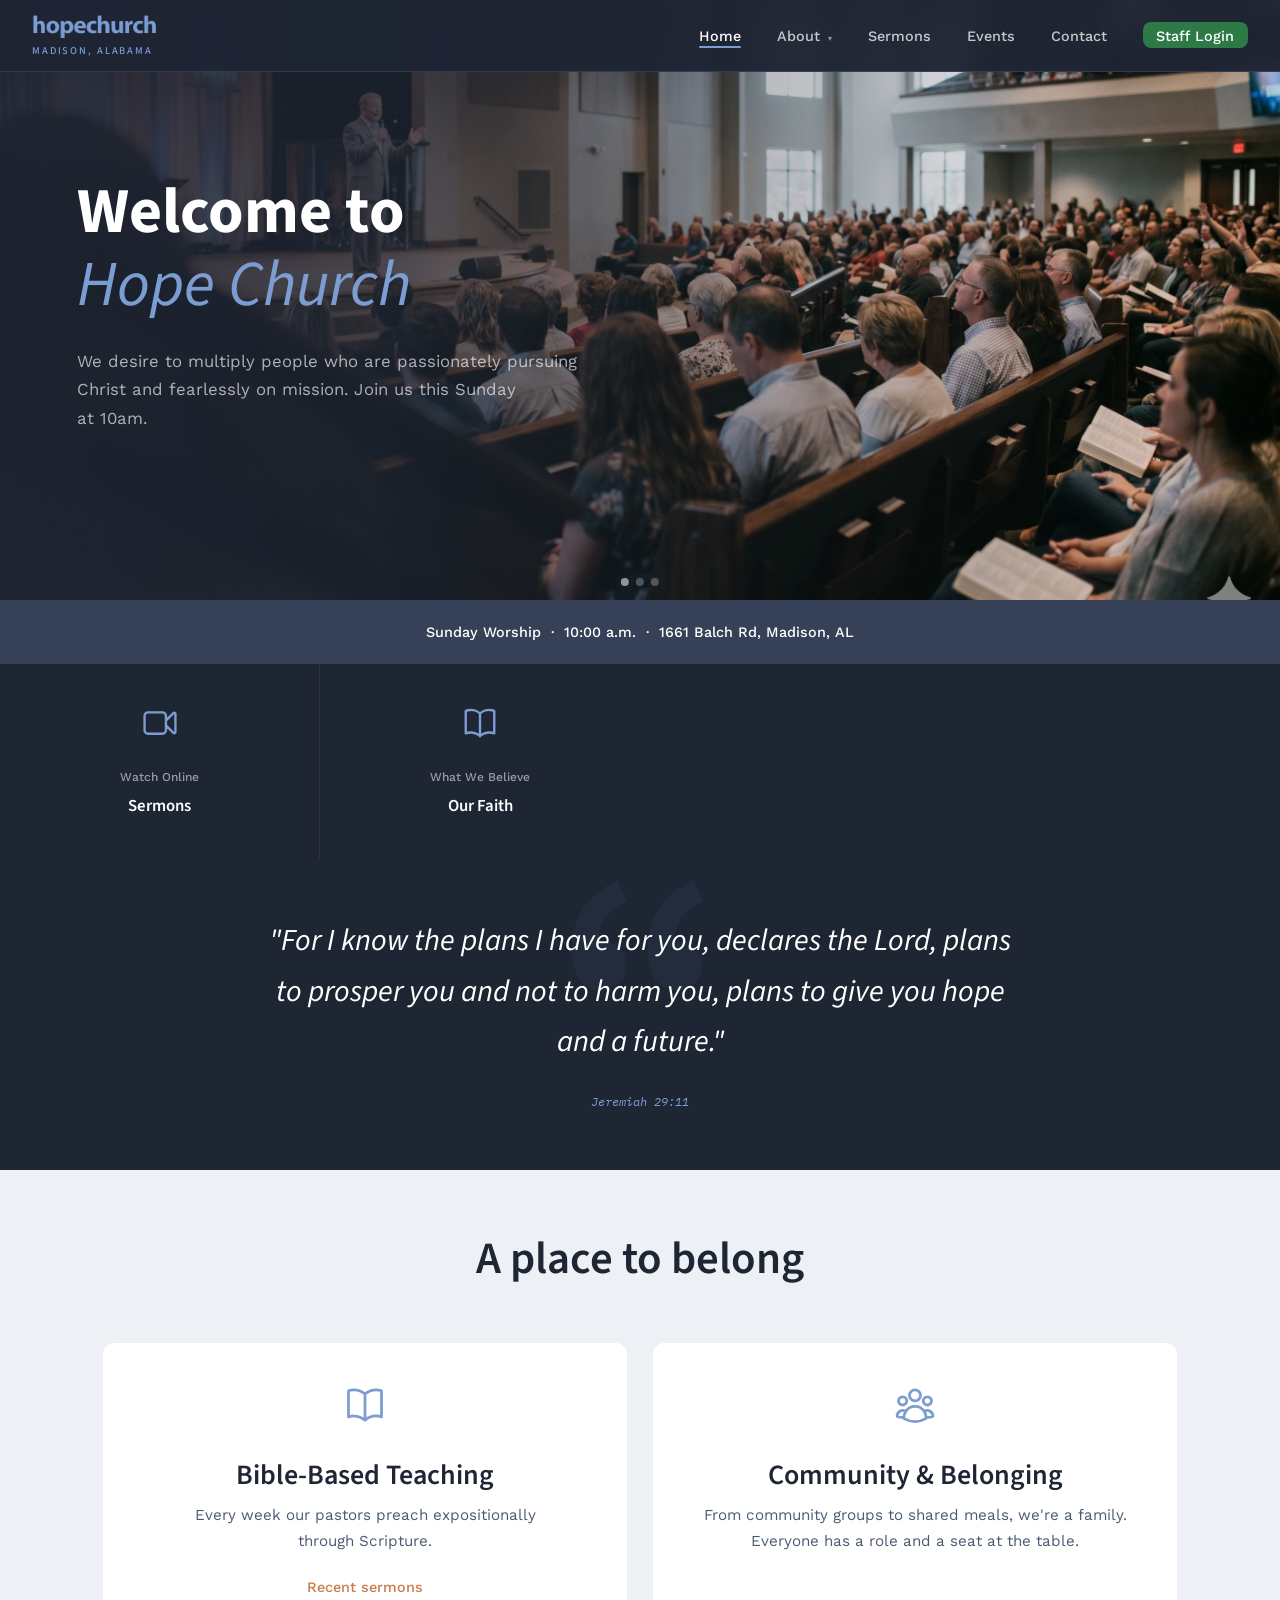
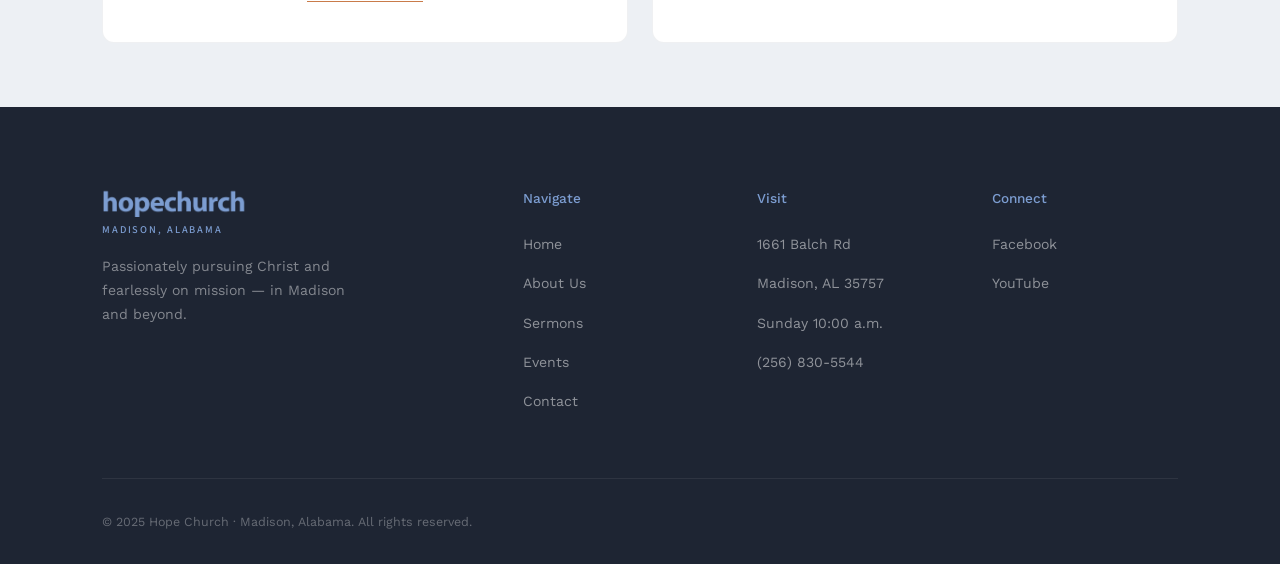
==== commit bf0d8e36: "Replace Ministries tab with external Events link, remove ministries page Co-Authored-By: Claude Sonn" ====
--- a/index.html
+++ b/index.html
@@ -62,13 +62,6 @@
     <div class="quick-link__label">What We Believe</div>
     <div class="quick-link__title">Our Faith</div>
   </a>
-  <a class="quick-link" href="ministries.html">
-    <svg class="quick-link__icon" viewBox="0 0 24 24" fill="none" stroke="currentColor" stroke-width="1.5">
-      <path d="M18 18.72a9.094 9.094 0 003.741-.479 3 3 0 00-4.682-2.72m.94 3.198l.001.031c0 .225-.012.447-.037.666A11.944 11.944 0 0112 21c-2.17 0-4.207-.576-5.963-1.584A6.062 6.062 0 016 18.719m12 0a5.971 5.971 0 00-.941-3.197m0 0A5.995 5.995 0 0012 12.75a5.995 5.995 0 00-5.058 2.772m0 0a3 3 0 00-4.681 2.72 8.986 8.986 0 003.74.477m.94-3.197a5.971 5.971 0 00-.94 3.197M15 6.75a3 3 0 11-6 0 3 3 0 016 0zm6 3a2.25 2.25 0 11-4.5 0 2.25 2.25 0 014.5 0zm-13.5 0a2.25 2.25 0 11-4.5 0 2.25 2.25 0 014.5 0z" stroke-linecap="round" stroke-linejoin="round"/>
-    </svg>
-    <div class="quick-link__label">Get Involved</div>
-    <div class="quick-link__title">Ministries</div>
-  </a>
 </div>
 
 <!-- ── Scripture Verse ── -->
@@ -96,7 +89,6 @@
         </svg>
         <h3>Community & Belonging</h3>
         <p>From community groups to shared meals, we're a family. Everyone has a role and a seat at the table.</p>
-        <a href="ministries.html" class="link">Find your group</a>
       </div>
     </div>
   </div>
